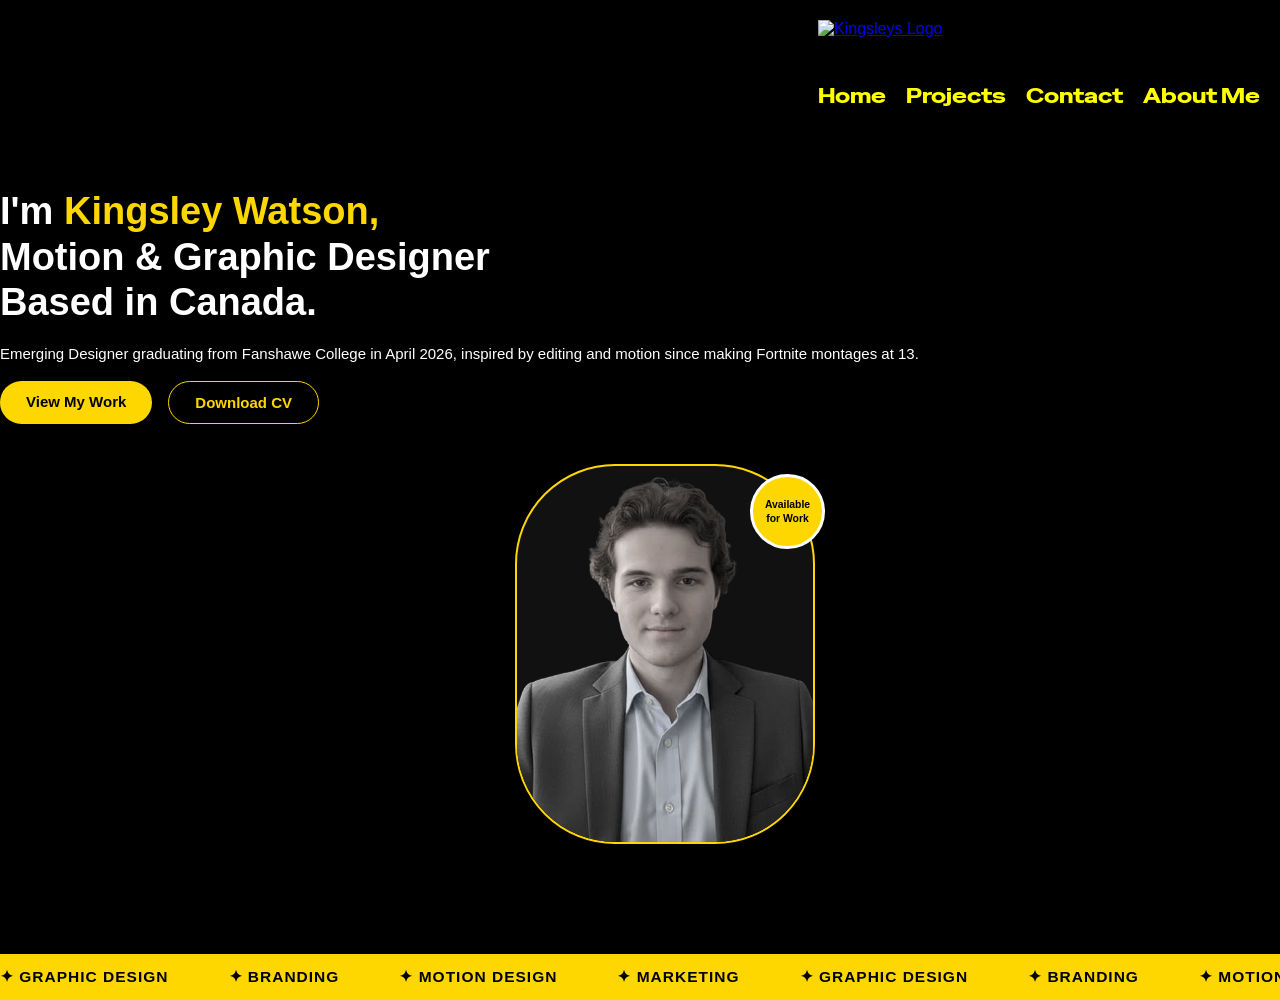
==== about-me.html @ cf345caf "made the first part of the about me page" ====
<!DOCTYPE html>
<html lang="en">
<head>
  <title>About Me</title>
  <meta charset="utf-8">
  <meta name="viewport" content="width=device-width, initial-scale=1">
  <link rel="preconnect" href="https://fonts.googleapis.com">
  <link rel="preconnect" href="https://fonts.gstatic.com" crossorigin>
  <link href="https://fonts.googleapis.com/css2?family=Anton&family=Figtree:ital,wght@0,300..900;1,300..900&family=Special+Gothic+Expanded+One&display=swap" rel="stylesheet">
  <link href="css/main.css" rel="stylesheet">
  <link href="css/grid.css" rel="stylesheet">
</head>
<body>
<header class="full-width-header">
  <div class="grid-con">
    <a href="http://127.0.0.1:5501/index.html" id="header-logo" class="col-start-1 col-end-2 m-col-span-3 l-col-span-3">
      <img src="images/port-logo.png" alt="Kingsleys Logo">
    </a>

    <button class="col-start-4" id="hamburger">&#9776;</button>

    <div id="menu" class="overlay m-col-start-8 m-col-end-13 l-col-start-9 l-col-end-13">
      <button id="close">&times;</button>
      <nav>
        <ul>
          <li><a href="index.html">Home</a></li>
          <li><a href="project.html">Projects</a></li>
          <li><a href="contact.php">Contact</a></li>
          <li><a href="about-me.html">About Me</a></li>
        </ul>
      </nav>
    </div>
  </div>
</header>

  <section class="hero">
    <div class="grid-con hero-inner">
      <div class="hero-left col-span-4 m-col-span-6 l-col-start-2 l-col-end-7">
        
        <h1>
          I'm <span class="highlight">Kingsley Watson,</span><br/>
          Motion & Graphic Designer<br/>
          Based in Canada.
        </h1>
        <p>
        Emerging Designer graduating from Fanshawe College in April 2026, inspired by editing and motion since making Fortnite montages at 13.
        <div class="hero-buttons">
          <a href="#" class="btn-primary">View My Work</a>
          <a href="#" class="btn-secondary">Download CV</a>
        </div>
      </div>

      <div class="hero-right col-span-4 m-col-span-6 l-col-span-6">
        <div class="photo-wrapper">
          <img src="images/pic-of-me-f.png" alt="Your Photo" class="profile-photo"/>
          <div class="badge-circle">Available<br/>for Work</div>
        </div>
      </div>
    </div>
  </section>

  <div class="ticker-bar">
    <div class="ticker-track">
      <span>✦ Graphic Design</span>
      <span>✦ Branding</span>
      <span>✦ Motion Design</span>
      <span>✦ Marketing</span>
      <span>✦ Graphic Design</span>
      <span>✦ Branding</span>
      <span>✦ Motion Design</span>
      <span>✦ Marketing</span>
      <span>✦ Graphic Design</span>
      <span>✦ Branding</span>
      <span>✦ Motion Design</span>
      <span>✦ Marketing</span>
      <span>✦ Graphic Design</span>
      <span>✦ Branding</span>
      <span>✦ Motion Design</span>
      <span>✦ Marketing</span>
      <span>✦ Graphic Design</span>
      <span>✦ Branding</span>
      <span>✦ Motion Design</span>
      <span>✦ Marketing</span>
      <span>✦ Graphic Design</span>
      <span>✦ Branding</span>
      <span>✦ Motion Design</span>
      <span>✦ Marketing</span>
      <span>✦ Graphic Design</span>
      <span>✦ Branding</span>
      <span>✦ Motion Design</span>
      <span>✦ Marketing</span>
    </div>
  </div>
</body>
</html>
---- css/main.css ----
.contact-cta{display:flex;align-items:center;justify-content:flex-start;gap:40px;flex-wrap:wrap;background-color:#111;padding:35px}.contact-text{flex:1 1 400px;max-width:600px}.contact-text h2{font-size:30px;margin:50px 0 10px 0;color:#fff000;font-family:"Special Gothic Expanded One",sans-serif;letter-spacing:1px}.contact-text p{margin:0;font-size:15px;line-height:1.4em;color:#fff;font-family:"Figtree",sans-serif}.contact-circle{width:120px;height:120px;background:#fff000;border-radius:50%;display:flex;align-items:center;justify-content:center;font-size:2rem;font-weight:bold;cursor:pointer;transition:.3s ease;box-shadow:0 8px 25px rgba(0,0,0,.25);margin-right:20px}.contact-circle:hover{transform:translateY(-4px);box-shadow:0 12px 30px rgba(0,0,0,.3)}.contact-img{width:200px;height:auto}.flex-container{display:flex;justify-content:space-between;align-items:center;gap:20px}html{background-color:#fff}.full-width-header{background-color:#000;color:#fff;margin:0}.grid-con{display:grid}#header-logo img{height:70px;width:auto;margin-right:0;padding-left:0}.no-scroll{overflow:hidden;height:100vh}ul,li{margin:0;padding:0}header{padding-top:20px;padding-bottom:20px;background:#000;display:flex;justify-content:flex-end;margin:0}#hamburger,#close{font-size:32px;background:none;border:none;color:#ff0;cursor:pointer;margin-top:5px}.overlay{display:none;position:fixed;top:0;left:0;width:100%;height:100%;background-color:rgba(0,0,0,.9);color:#fff;justify-content:center;align-items:center;z-index:10000}.overlay.open{display:flex}#close{position:absolute;top:20px;left:20px}#menu ul{list-style-type:none;text-align:center}#menu li{margin:20px 0}#menu a{color:#fff;font-size:32px;text-decoration:none;font-family:"Figtree",sans-serif}#menu a:hover{color:#ff0}@media screen and (min-width: 768px){.no-scroll{overflow:auto;height:auto}#hamburger,#close{display:none}.overlay{display:block;position:static;width:auto;height:auto;background-color:rgba(0,0,0,0);color:#fff;overflow:hidden}#menu ul{display:flex;margin-top:45px}#menu ul li{display:inline;margin:0 20px 0 0}#menu ul li a{color:#ff0;text-decoration:none;transition:color .3s ease;font-family:"Special Gothic Expanded One",sans-serif;font-size:20px}#menu ul li a:hover{color:#fff}#menu a:hover{color:#fff}#header-logo img{height:100px;width:auto;margin-right:0;padding-left:0}}html{background-color:#000}body{background-color:#000}.hero{display:grid;background-color:#000;padding-bottom:50px}.grid-con{display:grid}#hero-img{width:90%;height:auto;margin:30px auto 0;border:4px solid #ff0;border-radius:100%;box-shadow:0 0 15px 1px #ff0;display:block}#text-col h1{color:#fff000;padding-left:20px;font-size:29px;font-family:"Special Gothic Expanded One",sans-serif;letter-spacing:1px;margin-top:60px}.p-topic{color:#fff000;padding-left:20px;padding-right:20px;font-size:18px;font-family:"Figtree",sans-serif}.p-desc{color:#fff;padding-left:20px;padding-right:20px;font-family:"Figtree",sans-serif}#m-text-col h1{color:#ff0;padding-left:20px;font-size:29px}#m-text-col p{color:#fff;padding-left:20px;padding-right:20px;font-family:"Figtree",sans-serif}.btn{display:inline-block;padding:12px 24px;color:#000;font-size:1rem;font-weight:bold;text-decoration:none;border:2px solid #fff000;border-radius:8px;cursor:pointer;transition:all .3s ease;margin-left:20px;background:linear-gradient(90deg, #fff000, #ffae00);box-shadow:0 0 15px #fff000;font-family:"Figtree",sans-serif}.btn:hover{background-color:#000;color:#000;transform:scale(1.05)}@media(min-width: 768px){.hero{align-items:center}#text-col{display:flex;flex-direction:column;justify-content:center}#text-col h1,.p-topic,.p-desc{padding-left:0;padding-right:0;text-align:left}#text-col h1{font-size:25px}.p-topic,.p-desc{padding-left:0;padding-right:0;text-align:left;font-size:15px}.btn{margin-left:0;align-self:flex-start;width:auto}}@media(min-width: 1024px){.hero{align-items:center}#text-col{display:flex;flex-direction:column;justify-content:center}#text-col h1,.p-topic,.p-desc{padding-left:0;padding-right:0;text-align:left;margin-left:20px}#text-col h1{font-size:31px}.p-topic,.p-desc{padding-left:0;padding-right:0;text-align:left;font-size:20px}.btn{margin-left:0;align-self:flex-start;width:auto;margin-left:20px}#hero-img{width:90%;height:auto;margin:30px auto 0;border:4px solid #ff0;border-radius:100%;box-shadow:0 0 15px 1px #ff0;display:block;max-width:500px}}.box{background:#111;padding:20px;border-radius:16px;text-align:center;border:2px solid #fff000}.box-title{color:#fff000;font-size:22px;margin-bottom:10px}.box-sub{color:#fff;font-size:15px;margin-bottom:15px}.box-img{width:300px;height:auto;margin:0 auto;display:block;border-radius:20px}@media(max-width: 768px){.box{background:#111;padding-left:20px;padding-right:20px;padding-bottom:20px;padding-top:0;border-radius:16px;text-align:center;border:2px solid #fff000;margin-left:20px;margin-right:20px;margin-bottom:22px}.box-img{width:300px;height:auto;margin:0 auto;display:block;border-radius:20px}}.video-container{display:flex;justify-content:center;align-items:center;width:100%;background-color:#000;padding-bottom:30px}#hero-video{width:100%;height:auto;display:block}.section-line{border:0;height:2px;background:#fff000;width:auto}.demo-reel{color:#fff000;background-color:#000;padding-left:45px;padding-right:55px;margin-bottom:35px}.grid-con{display:grid}.featured-work{padding:60px 20px;background:#000;color:#fff;text-align:center;display:flex;justify-content:center;align-items:center}.section-title{font-size:2rem;margin-bottom:40px;color:#fff000}.work-box{background:#111;border-radius:16px;overflow:hidden;cursor:pointer;position:relative;transition:transform .3s ease,box-shadow .3s ease;margin:0 auto 25px auto;width:90%;padding-bottom:5px;margin-bottom:25px}.work-box:hover{transform:translateY(-6px);box-shadow:0 12px 30px rgba(255,221,0,.3)}.work-img{width:70%;height:auto;display:block;border-radius:16px;margin:0 auto;padding-top:5px}.work-title{margin:15px 0 10px 0;font-size:1.2rem;color:#fff000;font-family:"Special Gothic Expanded One",sans-serif;letter-spacing:1px}.work-desc{max-height:0;opacity:0;overflow:hidden;transition:max-height .4s ease,opacity .4s ease;padding:0 15px;color:#fff;font-size:.95rem;line-height:1.4;text-align:center}.work-box.active .work-desc{max-height:200px;opacity:1;margin-top:10px}.btn-featured{display:block;padding:20px;margin-top:20px;background:#111;color:#fff000;font-weight:bold;font-size:1rem;border-radius:10px;text-decoration:none;transition:transform .3s ease,box-shadow .3s ease;font-family:"Special Gothic Expanded One",sans-serif;letter-spacing:1px;margin-left:20px;margin-right:20px}.btn-featured:hover{transform:translateY(-3px);box-shadow:0 8px 20px rgba(255,221,0,.4)}.service-box{background:#111;padding:10px;border:2px solid #fff000;border-radius:16px;text-align:center;color:#fff;transition:.3s ease;margin-bottom:15px}.service-box:hover{transform:translateY(-6px);box-shadow:0 10px 25px rgba(0,0,0,.3)}.service-box h3{font-size:15px;margin:0}@media(min-width: 768px){.work-box{background:#111;border-radius:16px;overflow:hidden;cursor:pointer;position:relative;transition:transform .3s ease,box-shadow .3s ease;width:100%;padding-bottom:5px;margin-bottom:25px}.work-img{width:80%;height:auto;display:block;border-radius:16px;margin:0 auto;padding-top:5px}.btn-featured{display:block;padding:20px;margin-top:20px;background:#111;color:#fff000;font-weight:bold;font-size:1rem;border-radius:10px;text-decoration:none;transition:transform .3s ease,box-shadow .3s ease;font-family:"Special Gothic Expanded One",sans-serif;letter-spacing:1px;margin-left:0;margin-right:0}.btn-featured:hover{transform:translateY(-3px);box-shadow:0 8px 20px rgba(255,221,0,.4)}}@media(min-width: 1024px){.work-box{background:#111;border-radius:16px;overflow:hidden;cursor:pointer;position:relative;transition:transform .3s ease,box-shadow .3s ease;width:100%;padding-bottom:5px;margin-bottom:25px}.work-img{width:80%;height:auto;display:block;border-radius:12px;margin:0 auto;padding-top:5px}.btn-featured{display:block;padding:20px;margin-top:20px;background:#111;color:#fff000;font-weight:bold;font-size:1rem;border-radius:10px;text-decoration:none;transition:transform .3s ease,box-shadow .3s ease;font-family:"Special Gothic Expanded One",sans-serif;letter-spacing:1px;margin-left:0;margin-right:0}.btn-featured:hover{transform:translateY(-3px);box-shadow:0 8px 20px rgba(255,221,0,.4)}}.p-work-box-link{display:block;text-decoration:none;color:inherit}.portfolio-box{background:#111;padding:20px;border-radius:18px;text-align:center;color:#fff;margin-top:20px;font-family:"Special Gothic Expanded One",sans-serif;letter-spacing:1px;font-size:10px}.portfolio-box img{width:75px;border-radius:12px}.portfolio-box h3,.portfolio-box p{margin:0;margin-top:5px}.portfolio-box:hover{transform:translateY(-5px);box-shadow:0 0 15px #000;background:#111}.load-more-wrapper{text-align:center;margin-top:30px}#load-more-btn{background:none;border:none;padding:0;margin:0;font-size:15px;color:#fff;cursor:pointer;text-align:left;font-family:"Figtree",sans-serif;margin-bottom:60px}#load-more-btn:hover{color:#fff000;background:none}@media(min-width: 769px){#portfolio-container.grid-con{max-width:850px;margin:0 auto;padding:0 20px}}@media(min-width: 1200px){#portfolio-container.grid-con{max-width:1000px;margin:0 auto;padding:0 20px}}@media(min-width: 769px){#load-more.grid-con{max-width:850px;margin:0 auto;padding:0 20px}}@media(min-width: 1200px){#load-more.grid-con{max-width:1000px;margin:0 auto;padding:0 20px}}.grid-con{display:grid}.footer-container{padding-top:40px}.site-footer{background-color:#000;color:#fff;padding:50px 20px 20px 20px}.site-footer a{color:#fff;text-decoration:none;transition:color .3s ease;font-family:"Figtree",sans-serif}.site-footer a:hover{color:#ff0}.site-footer .footer-container{display:grid;grid-template-columns:repeat(4, 1fr);gap:20px;max-width:1200px;margin:0 auto}.site-footer h3{color:#fff000;margin-bottom:15px;font-family:"Special Gothic Expanded One",sans-serif;letter-spacing:1px}.site-footer h4{color:#ff0;margin-bottom:15px;font-family:"Special Gothic Expanded One",sans-serif;letter-spacing:1px}.site-footer p{font-family:"Figtree",sans-serif;font-size:16px;line-height:1.5}.site-footer ul{list-style:none;padding:0;margin:0}.site-footer ul li{margin-bottom:10px}.social-icons{display:flex;gap:15px}.social-icons img{width:30px;height:30px}.footer-bottom{text-align:center;margin-top:40px;font-size:14px;color:#fff}@media screen and (max-width: 767px){.site-footer .footer-container{grid-template-columns:1fr;text-align:center}.social-icons{justify-content:center}}@media screen and (min-width: 768px)and (max-width: 1199px){.site-footer .footer-container{grid-template-columns:repeat(3, 1fr);text-align:left}}.seven-hero{position:relative}.seven-hero-image{margin-top:40px}.seven-hero-img{width:100%;border-radius:16px;-o-object-fit:cover;object-fit:cover}.seven-overview{background-color:#000}.seven-overview-text{text-align:left}.seven-overview-title{font-size:50px;font-weight:bold;margin-bottom:1rem;color:#fff000;font-family:"Special Gothic Expanded One",sans-serif;letter-spacing:1px}.seven-overview-subtitle{font-size:15px;font-weight:bold;margin-bottom:5px;color:#fff;font-family:"Special Gothic Expanded One",sans-serif;letter-spacing:1px}.seven-overview-desc{font-size:15px;line-height:1.6;color:#fff;font-family:"Figtree",sans-serif}.seven-overview-tags{display:flex;gap:1rem;flex-wrap:wrap;margin-bottom:20px;margin-top:20px;font-family:"Figtree",sans-serif}.seven-overview-tag{background-color:#fff000;color:#111;padding:6px 12px;border-radius:8px;font-size:.85rem;font-weight:bold}.seven-goal{background-color:#111}.seven-goal-text{text-align:left}.seven-goal-title{font-size:25px;font-weight:bold;margin-bottom:10px;font-family:"Special Gothic Expanded One",sans-serif;letter-spacing:1px;color:#fff000}.seven-goal-list{font-size:15px;line-height:1.5;color:#fff;padding-left:15px;font-family:"Figtree",sans-serif}.seven-goal-list li{margin-bottom:1rem}.seven-process{background-color:#111}.seven-process-text{text-align:left}.seven-process-title{font-size:25px;font-weight:bold;margin-bottom:10px;color:#fff000;font-family:"Special Gothic Expanded One",sans-serif;letter-spacing:1px}.seven-process-desc{font-size:15px;line-height:1.5;color:#fff;font-family:"Figtree",sans-serif}.seven-problem{background-color:#111}.seven-problem-text{text-align:left}.seven-problem-title{font-size:25px;font-weight:bold;margin-bottom:10px;color:#fff000;font-family:"Special Gothic Expanded One",sans-serif;letter-spacing:1px}.seven-problem-desc{font-size:15px;line-height:1.5;color:#fff;font-family:"Figtree",sans-serif}.seven-deepdive{display:grid;gap:20px;margin-top:60px;margin-bottom:60px;padding-top:35px}.seven-deepdive-wrapper{text-align:center}.seven-deepdive-img{width:100%;border-radius:16px;-o-object-fit:cover;object-fit:cover}@media(max-width: 768px){.seven-deepdive-wrapper{grid-column:span 4 !important;margin:0 auto}}@media(min-width: 769px){.seven-deepdive-wrapper{margin:0 auto}}.seven-video{display:flex;justify-content:center;align-items:center;width:100%;background-color:#000;padding-top:30px}.seven-video-wrapper{width:100%;max-width:1200px;margin:0 auto;display:flex;justify-content:center;align-items:center}.seven-video-element{width:100%;height:auto;display:block;border-radius:12px;box-shadow:0 8px 20px rgba(0,0,0,.5)}.seven-result{background-color:#000}.seven-result-text{text-align:left}.seven-result-title{font-size:25px;font-weight:bold;margin-bottom:10px;color:#fff000;font-family:"Special Gothic Expanded One",sans-serif;letter-spacing:1px}.seven-result-desc{font-size:15px;line-height:1.5;color:#fff;font-family:"Figtree",sans-serif}.contact-page{display:grid;gap:20px;padding:40px 20px;justify-items:center;align-items:center;text-align:center}.contact-text h2{font-size:2rem;margin-bottom:10px;color:#fff000;margin-top:0}.contact-text p{font-size:1.1rem;color:#fff;margin-bottom:20px}.contact-form{width:100%;max-width:800px;display:flex;flex-direction:column;gap:15px;border-radius:12px;color:#fff;margin-bottom:50px}.contact-form input,.contact-form textarea{width:100%;padding:15px;border-radius:8px;border:2px solid #fff000;background:#333;color:#fff}.contact-form input::-moz-placeholder, .contact-form textarea::-moz-placeholder{color:#ccc;font-family:"Figtree",sans-serif}.contact-form input::placeholder,.contact-form textarea::placeholder{color:#ccc;font-family:"Figtree",sans-serif}.form-button-wrapper{display:flex;justify-content:flex-end}.contact-form button{padding:12px 25px;border:none;border-radius:8px;cursor:pointer;background:linear-gradient(90deg, #fff000, #ff7f00);color:#111;font-weight:bold;transition:transform .2s,box-shadow .2s;margin-left:275px}.contact-form button:hover{transform:translateY(-2px);box-shadow:20px #fff000}@media(min-width: 769px){.contact-form button{padding:12px 25px;border:none;border-radius:8px;cursor:pointer;background:linear-gradient(90deg, #fff000, #ff7f00);color:#111;font-weight:bold;transition:transform .2s,box-shadow .2s;margin-left:600px}.contact-text h2{font-size:2rem;margin-bottom:10px;color:#fff000;margin-top:50px}.contact-form{width:100%;max-width:800px;display:flex;flex-direction:column;gap:15px;border-radius:12px;color:#fff;margin-bottom:0px}}.p-contact-page{display:grid;gap:20px;padding:40px 20px;justify-items:center;align-items:center;text-align:center}.p-contact-text h2{font-size:2rem;margin-bottom:0;color:#fff000;margin-top:0;font-family:"Special Gothic Expanded One",sans-serif;letter-spacing:1px}.p-contact-text p{font-size:15px;color:#fff;margin-bottom:20px;font-family:"Figtree",sans-serif}@media(min-width: 769px){.p-contact-text h2{font-size:40px;margin-bottom:10px;color:#fff000;margin-top:50px}.p-contact-text p{font-size:20px;color:#fff;margin-bottom:20px;font-family:"Figtree",sans-serif}}.grid-con{display:grid}.p-featured-work{background:#000;color:#fff;text-align:center;display:flex;justify-content:center;align-items:center}.p-section-title{font-size:2rem;margin-bottom:40px;color:#fff000}.p-work-box{background:#111;border-radius:16px;overflow:hidden;cursor:pointer;position:relative;transition:transform .3s ease,box-shadow .3s ease;margin:0 auto 25px auto;width:90%;padding-bottom:5px;margin-bottom:25px}.p-work-box:hover{transform:translateY(-6px);box-shadow:0 12px 30px rgba(255,221,0,.3)}.p-work-img{width:70%;height:auto;display:block;border-radius:16px;margin:0 auto;padding-top:5px}.p-work-title{margin:15px 0 10px 0;font-size:1.2rem;color:#fff000;font-family:"Special Gothic Expanded One",sans-serif;letter-spacing:1px}.p-work-desc{max-height:0;opacity:0;overflow:hidden;transition:max-height .4s ease,opacity .4s ease;padding:0 15px;color:#fff;font-size:.95rem;line-height:1.4;text-align:center}.p-work-box.active .work-desc{max-height:200px;opacity:1;margin-top:10px}.p-btn-featured{display:block;padding:20px;margin-top:20px;background:#111;color:#fff000;font-weight:bold;font-size:1rem;border-radius:10px;text-decoration:none;transition:transform .3s ease,box-shadow .3s ease;font-family:"Special Gothic Expanded One",sans-serif;letter-spacing:1px;margin-left:20px;margin-right:20px}.p-btn-featured:hover{transform:translateY(-3px);box-shadow:0 8px 20px rgba(255,221,0,.4)}.p-service-box{background:#111;padding:10px;border:2px solid #fff000;border-radius:16px;text-align:center;color:#fff;transition:.3s ease;margin-bottom:15px}.p-service-box:hover{transform:translateY(-6px);box-shadow:0 10px 25px rgba(0,0,0,.3)}.p-service-box h3{font-size:15px;margin:0}@media(min-width: 768px){.p-work-box{background:#111;border-radius:16px;overflow:hidden;cursor:pointer;position:relative;transition:transform .3s ease,box-shadow .3s ease;width:100%;padding-bottom:5px;margin-bottom:25px}.p-work-img{width:80%;height:auto;display:block;border-radius:16px;margin:0 auto;padding-top:5px}.p-btn-featured{display:block;padding:20px;margin-top:20px;background:#111;color:#fff000;font-weight:bold;font-size:1rem;border-radius:10px;text-decoration:none;transition:transform .3s ease,box-shadow .3s ease;font-family:"Special Gothic Expanded One",sans-serif;letter-spacing:1px;margin-left:0;margin-right:0}.p-btn-featured:hover{transform:translateY(-3px);box-shadow:0 8px 20px rgba(255,221,0,.4)}}@media(min-width: 1024px){.p-work-box{background:#111;border-radius:16px;overflow:hidden;cursor:pointer;position:relative;transition:transform .3s ease,box-shadow .3s ease;width:100%;padding-bottom:5px;margin-bottom:25px}.p-work-img{width:80%;height:auto;display:block;border-radius:16px;margin:0 auto;padding-top:5px}.p-btn-featured{display:block;padding:20px;margin-top:20px;background:#111;color:#fff000;font-weight:bold;font-size:1rem;border-radius:10px;text-decoration:none;transition:transform .3s ease,box-shadow .3s ease;font-family:"Special Gothic Expanded One",sans-serif;letter-spacing:1px;margin-left:0;margin-right:0}.p-btn-featured:hover{transform:translateY(-3px);box-shadow:0 8px 20px rgba(255,221,0,.4)}}.p-work-img{width:80%;height:auto;display:block;border-radius:16px;margin:0 auto;padding-top:5px}*{margin:0;padding:0;box-sizing:border-box}body{background-color:#000;color:#fff;font-family:"Segoe UI",sans-serif;min-height:100vh;display:flex;flex-direction:column}.grid-con{display:grid}.hero{flex:1}.hero-inner{align-items:center;row-gap:40px;padding-top:60px;padding-bottom:60px}.hero-left{display:flex;flex-direction:column;gap:15px}.greeting-badge{display:inline-block;border:1px solid gold;color:gold;font-size:14px;padding:6px 16px;border-radius:4px;width:-moz-fit-content;width:fit-content;letter-spacing:1px}.hero-left h1{font-size:38px;font-weight:800;line-height:1.2;color:#fff}.highlight{color:gold}.hero-left p{color:#fff;font-size:15px;line-height:1.7}.hero-buttons{display:flex;flex-wrap:wrap;gap:16px}.btn-primary{background-color:gold;color:#000;padding:12px 26px;border-radius:25px;font-weight:700;font-size:15px;text-decoration:none;transition:background .2s}.btn-primary:hover{background-color:#e6c200}.btn-secondary{border:1px solid gold;color:gold;padding:12px 26px;border-radius:25px;font-weight:600;font-size:15px;text-decoration:none;transition:background .2s,color .2s}.btn-secondary:hover{background-color:gold;color:#000}.hero-right{display:flex;justify-content:center;align-items:flex-end}.photo-wrapper{position:relative;width:300px;height:380px;margin-left:50px}.profile-photo{width:100%;height:100%;-o-object-fit:cover;object-fit:cover;border-radius:100px;border:2px solid gold;background-color:#111;display:block}.tag{position:absolute;background-color:#111;border:1px solid #333;color:#fff;padding:8px 16px;border-radius:20px;font-size:.8rem;font-weight:600;white-space:nowrap}.tag-designer{bottom:60px;left:-30px;border-left:3px solid gold}.tag-ux{top:80px;right:-20px;border-left:3px solid gold}.badge-circle{position:absolute;top:10px;right:-10px;width:75px;height:75px;border-radius:50%;background-color:gold;color:#000;font-size:.65rem;font-weight:700;display:flex;align-items:center;justify-content:center;text-align:center;line-height:1.3;border:3px solid #fff}.ticker-bar{background-color:gold;overflow:hidden;padding:14px 0;white-space:nowrap}.ticker-track{display:inline-flex;gap:60px;animation:ticker 60s linear infinite}.ticker-track span{color:#000;font-weight:700;font-size:15.5px;text-transform:uppercase;letter-spacing:1px}@keyframes ticker{0%{transform:translateX(0)}100%{transform:translateX(-50%)}}/*# sourceMappingURL=main.css.map */
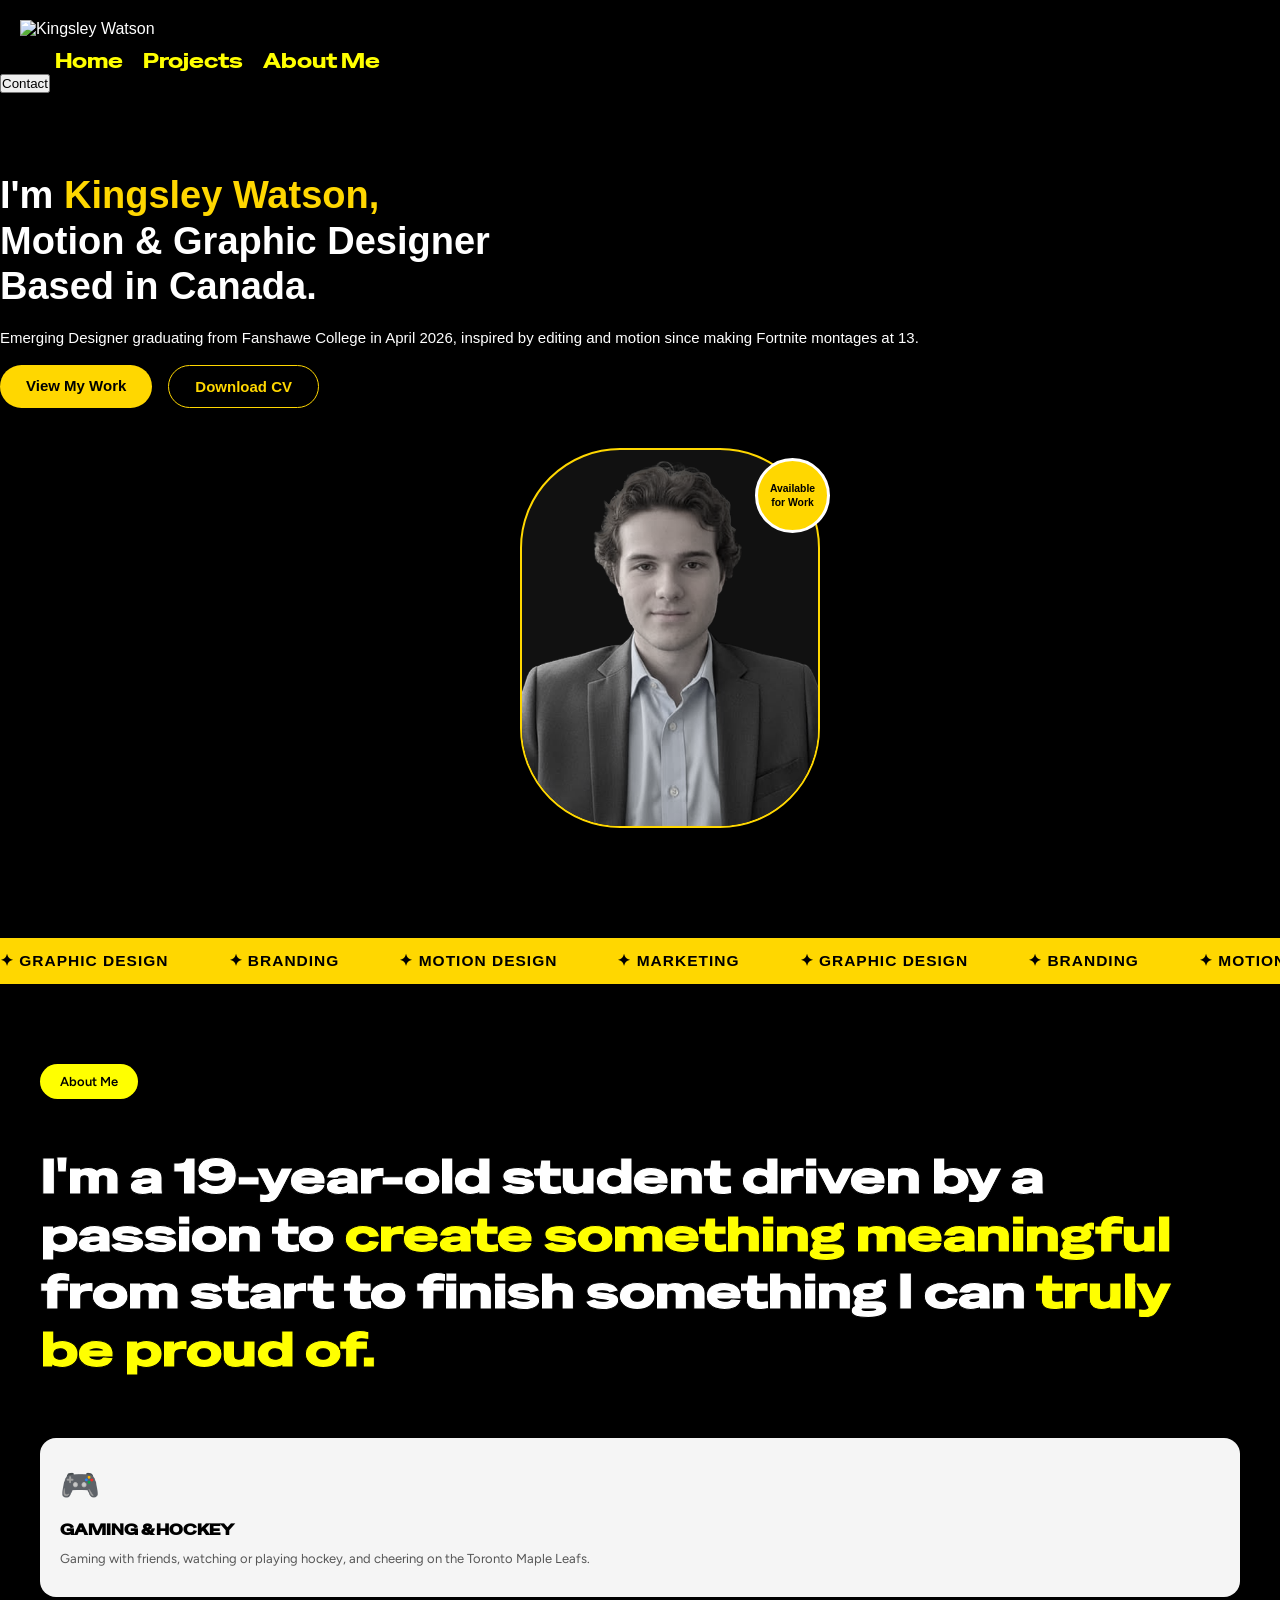
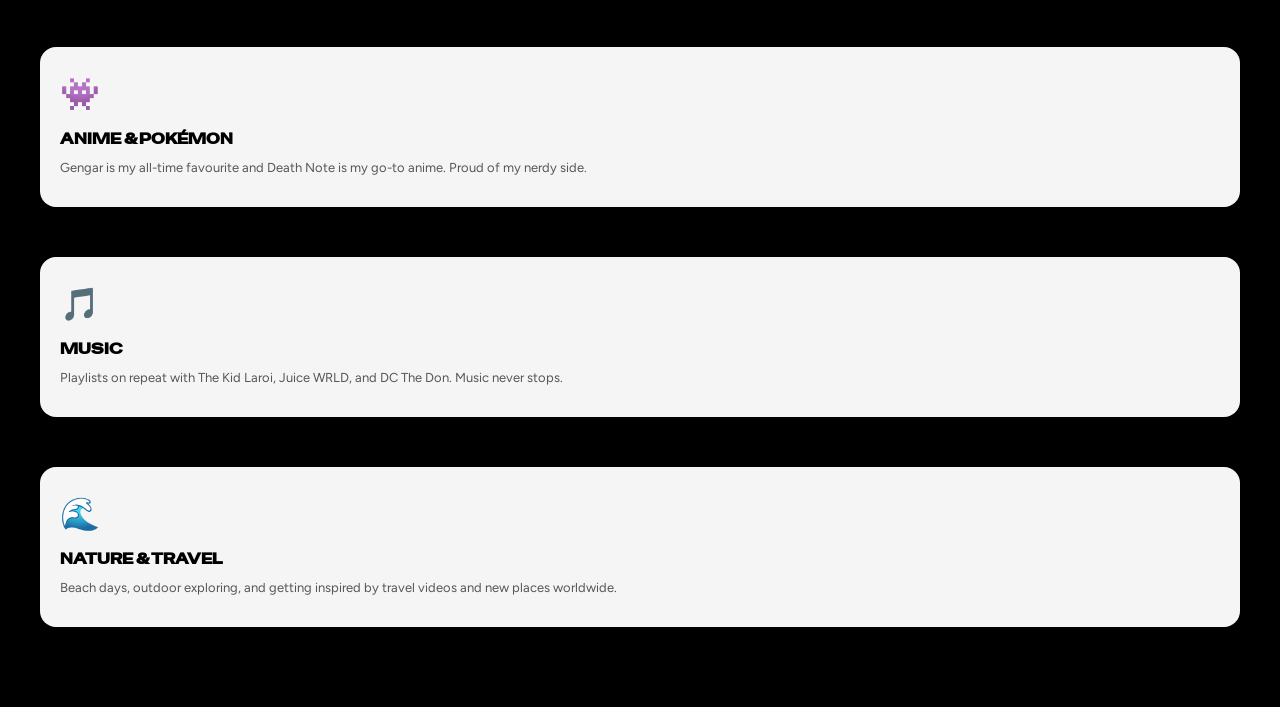
==== commit 050079f4: "about-me page updated" ====
--- a/about-me.html
+++ b/about-me.html
@@ -11,27 +11,34 @@
   <link href="css/grid.css" rel="stylesheet">
 </head>
 <body>
-<header class="full-width-header">
-  <div class="grid-con">
-    <a href="http://127.0.0.1:5501/index.html" id="header-logo" class="col-start-1 col-end-2 m-col-span-3 l-col-span-3">
-      <img src="images/port-logo.png" alt="Kingsleys Logo">
-    </a>
 
-    <button class="col-start-4" id="hamburger">&#9776;</button>
+<div class="full-width-header">
+  <header class="grid-con">
 
-    <div id="menu" class="overlay m-col-start-8 m-col-end-13 l-col-start-9 l-col-end-13">
-      <button id="close">&times;</button>
-      <nav>
+    <div id="header-logo" class="col-span-2 m-col-start-1 m-col-end-5 l-col-start-1 l-col-end-5">
+      <img src="images/port-logo.png" alt="Kingsley Watson"/>
+    </div>
+
+    <button id="hamburger" class="col-span-2">&#9776;</button>
+
+    <div class="overlay m-col-start-5 m-col-end-10 l-col-start-5 l-col-end-10" id="overlay">
+      <button id="close">&#10005;</button>
+      <nav id="menu">
         <ul>
-          <li><a href="index.html">Home</a></li>
-          <li><a href="project.html">Projects</a></li>
-          <li><a href="contact.php">Contact</a></li>
-          <li><a href="about-me.html">About Me</a></li>
+          <li><a href="#">Home</a></li>
+          <li><a href="#">Projects</a></li>
+          <li><a href="#">About Me</a></li>
         </ul>
       </nav>
     </div>
-  </div>
-</header>
+
+    <div class="nav-cta m-col-span-2 l-col-start-11 l-col-end-12 ">
+      <button class="btn-cta">Contact</button>
+    </div>
+
+  </header>
+</div>
+
 
   <section class="hero">
     <div class="grid-con hero-inner">
@@ -91,5 +98,52 @@
       <span>✦ Marketing</span>
     </div>
   </div>
+
+  <!-- ABOUT ME SECTION HTML -->
+<section class="about-section">
+  <div class="about-inner grid-con">
+
+    <!-- Top row -->
+    <div class="about-top col-span-4 m-col-span-12 l-col-span-12">
+      <span class="about-pill">About Me</span>
+    </div>
+
+    <!-- Heading + Intro -->
+    <div class="about-heading-wrap col-span-4 m-col-span-12 l-col-span-12">
+      <h2 class="about-heading">
+        I'm a 19-year-old student driven by a passion to
+        <span class="about-highlight">create something meaningful</span>
+        from start to finish something I can
+        <span class="about-highlight">truly be proud of.</span>
+      </h2>
+    </div>
+
+    <!-- Cards -->
+    <div class="about-card col-span-2 m-col-span-3 l-col-span-3">
+      <div class="card-icon">🎮</div>
+      <h3 class="card-title">Gaming & Hockey</h3>
+      <p class="card-text">Gaming with friends, watching or playing hockey, and cheering on the Toronto Maple Leafs.</p>
+    </div>
+
+    <div class="about-card col-span-2 m-col-span-3 l-col-span-3">
+      <div class="card-icon">👾</div>
+      <h3 class="card-title">Anime & Pokémon</h3>
+      <p class="card-text">Gengar is my all-time favourite and Death Note is my go-to anime. Proud of my nerdy side.</p>
+    </div>
+
+    <div class="about-card col-span-2 m-col-span-3 l-col-span-3">
+      <div class="card-icon">🎵</div>
+      <h3 class="card-title">Music</h3>
+      <p class="card-text">Playlists on repeat with The Kid Laroi, Juice WRLD, and DC The Don. Music never stops.</p>
+    </div>
+
+    <div class="about-card col-span-2 m-col-span-3 l-col-span-3">
+      <div class="card-icon">🌊</div>
+      <h3 class="card-title">Nature & Travel</h3>
+      <p class="card-text">Beach days, outdoor exploring, and getting inspired by travel videos and new places worldwide.</p>
+    </div>
+
+  </div>
+</section>
 </body>
 </html>
--- a/css/main.css
+++ b/css/main.css
@@ -1 +1 @@
-.contact-cta{display:flex;align-items:center;justify-content:flex-start;gap:40px;flex-wrap:wrap;background-color:#111;padding:35px}.contact-text{flex:1 1 400px;max-width:600px}.contact-text h2{font-size:30px;margin:50px 0 10px 0;color:#fff000;font-family:"Special Gothic Expanded One",sans-serif;letter-spacing:1px}.contact-text p{margin:0;font-size:15px;line-height:1.4em;color:#fff;font-family:"Figtree",sans-serif}.contact-circle{width:120px;height:120px;background:#fff000;border-radius:50%;display:flex;align-items:center;justify-content:center;font-size:2rem;font-weight:bold;cursor:pointer;transition:.3s ease;box-shadow:0 8px 25px rgba(0,0,0,.25);margin-right:20px}.contact-circle:hover{transform:translateY(-4px);box-shadow:0 12px 30px rgba(0,0,0,.3)}.contact-img{width:200px;height:auto}.flex-container{display:flex;justify-content:space-between;align-items:center;gap:20px}html{background-color:#fff}.full-width-header{background-color:#000;color:#fff;margin:0}.grid-con{display:grid}#header-logo img{height:70px;width:auto;margin-right:0;padding-left:0}.no-scroll{overflow:hidden;height:100vh}ul,li{margin:0;padding:0}header{padding-top:20px;padding-bottom:20px;background:#000;display:flex;justify-content:flex-end;margin:0}#hamburger,#close{font-size:32px;background:none;border:none;color:#ff0;cursor:pointer;margin-top:5px}.overlay{display:none;position:fixed;top:0;left:0;width:100%;height:100%;background-color:rgba(0,0,0,.9);color:#fff;justify-content:center;align-items:center;z-index:10000}.overlay.open{display:flex}#close{position:absolute;top:20px;left:20px}#menu ul{list-style-type:none;text-align:center}#menu li{margin:20px 0}#menu a{color:#fff;font-size:32px;text-decoration:none;font-family:"Figtree",sans-serif}#menu a:hover{color:#ff0}@media screen and (min-width: 768px){.no-scroll{overflow:auto;height:auto}#hamburger,#close{display:none}.overlay{display:block;position:static;width:auto;height:auto;background-color:rgba(0,0,0,0);color:#fff;overflow:hidden}#menu ul{display:flex;margin-top:45px}#menu ul li{display:inline;margin:0 20px 0 0}#menu ul li a{color:#ff0;text-decoration:none;transition:color .3s ease;font-family:"Special Gothic Expanded One",sans-serif;font-size:20px}#menu ul li a:hover{color:#fff}#menu a:hover{color:#fff}#header-logo img{height:100px;width:auto;margin-right:0;padding-left:0}}html{background-color:#000}body{background-color:#000}.hero{display:grid;background-color:#000;padding-bottom:50px}.grid-con{display:grid}#hero-img{width:90%;height:auto;margin:30px auto 0;border:4px solid #ff0;border-radius:100%;box-shadow:0 0 15px 1px #ff0;display:block}#text-col h1{color:#fff000;padding-left:20px;font-size:29px;font-family:"Special Gothic Expanded One",sans-serif;letter-spacing:1px;margin-top:60px}.p-topic{color:#fff000;padding-left:20px;padding-right:20px;font-size:18px;font-family:"Figtree",sans-serif}.p-desc{color:#fff;padding-left:20px;padding-right:20px;font-family:"Figtree",sans-serif}#m-text-col h1{color:#ff0;padding-left:20px;font-size:29px}#m-text-col p{color:#fff;padding-left:20px;padding-right:20px;font-family:"Figtree",sans-serif}.btn{display:inline-block;padding:12px 24px;color:#000;font-size:1rem;font-weight:bold;text-decoration:none;border:2px solid #fff000;border-radius:8px;cursor:pointer;transition:all .3s ease;margin-left:20px;background:linear-gradient(90deg, #fff000, #ffae00);box-shadow:0 0 15px #fff000;font-family:"Figtree",sans-serif}.btn:hover{background-color:#000;color:#000;transform:scale(1.05)}@media(min-width: 768px){.hero{align-items:center}#text-col{display:flex;flex-direction:column;justify-content:center}#text-col h1,.p-topic,.p-desc{padding-left:0;padding-right:0;text-align:left}#text-col h1{font-size:25px}.p-topic,.p-desc{padding-left:0;padding-right:0;text-align:left;font-size:15px}.btn{margin-left:0;align-self:flex-start;width:auto}}@media(min-width: 1024px){.hero{align-items:center}#text-col{display:flex;flex-direction:column;justify-content:center}#text-col h1,.p-topic,.p-desc{padding-left:0;padding-right:0;text-align:left;margin-left:20px}#text-col h1{font-size:31px}.p-topic,.p-desc{padding-left:0;padding-right:0;text-align:left;font-size:20px}.btn{margin-left:0;align-self:flex-start;width:auto;margin-left:20px}#hero-img{width:90%;height:auto;margin:30px auto 0;border:4px solid #ff0;border-radius:100%;box-shadow:0 0 15px 1px #ff0;display:block;max-width:500px}}.box{background:#111;padding:20px;border-radius:16px;text-align:center;border:2px solid #fff000}.box-title{color:#fff000;font-size:22px;margin-bottom:10px}.box-sub{color:#fff;font-size:15px;margin-bottom:15px}.box-img{width:300px;height:auto;margin:0 auto;display:block;border-radius:20px}@media(max-width: 768px){.box{background:#111;padding-left:20px;padding-right:20px;padding-bottom:20px;padding-top:0;border-radius:16px;text-align:center;border:2px solid #fff000;margin-left:20px;margin-right:20px;margin-bottom:22px}.box-img{width:300px;height:auto;margin:0 auto;display:block;border-radius:20px}}.video-container{display:flex;justify-content:center;align-items:center;width:100%;background-color:#000;padding-bottom:30px}#hero-video{width:100%;height:auto;display:block}.section-line{border:0;height:2px;background:#fff000;width:auto}.demo-reel{color:#fff000;background-color:#000;padding-left:45px;padding-right:55px;margin-bottom:35px}.grid-con{display:grid}.featured-work{padding:60px 20px;background:#000;color:#fff;text-align:center;display:flex;justify-content:center;align-items:center}.section-title{font-size:2rem;margin-bottom:40px;color:#fff000}.work-box{background:#111;border-radius:16px;overflow:hidden;cursor:pointer;position:relative;transition:transform .3s ease,box-shadow .3s ease;margin:0 auto 25px auto;width:90%;padding-bottom:5px;margin-bottom:25px}.work-box:hover{transform:translateY(-6px);box-shadow:0 12px 30px rgba(255,221,0,.3)}.work-img{width:70%;height:auto;display:block;border-radius:16px;margin:0 auto;padding-top:5px}.work-title{margin:15px 0 10px 0;font-size:1.2rem;color:#fff000;font-family:"Special Gothic Expanded One",sans-serif;letter-spacing:1px}.work-desc{max-height:0;opacity:0;overflow:hidden;transition:max-height .4s ease,opacity .4s ease;padding:0 15px;color:#fff;font-size:.95rem;line-height:1.4;text-align:center}.work-box.active .work-desc{max-height:200px;opacity:1;margin-top:10px}.btn-featured{display:block;padding:20px;margin-top:20px;background:#111;color:#fff000;font-weight:bold;font-size:1rem;border-radius:10px;text-decoration:none;transition:transform .3s ease,box-shadow .3s ease;font-family:"Special Gothic Expanded One",sans-serif;letter-spacing:1px;margin-left:20px;margin-right:20px}.btn-featured:hover{transform:translateY(-3px);box-shadow:0 8px 20px rgba(255,221,0,.4)}.service-box{background:#111;padding:10px;border:2px solid #fff000;border-radius:16px;text-align:center;color:#fff;transition:.3s ease;margin-bottom:15px}.service-box:hover{transform:translateY(-6px);box-shadow:0 10px 25px rgba(0,0,0,.3)}.service-box h3{font-size:15px;margin:0}@media(min-width: 768px){.work-box{background:#111;border-radius:16px;overflow:hidden;cursor:pointer;position:relative;transition:transform .3s ease,box-shadow .3s ease;width:100%;padding-bottom:5px;margin-bottom:25px}.work-img{width:80%;height:auto;display:block;border-radius:16px;margin:0 auto;padding-top:5px}.btn-featured{display:block;padding:20px;margin-top:20px;background:#111;color:#fff000;font-weight:bold;font-size:1rem;border-radius:10px;text-decoration:none;transition:transform .3s ease,box-shadow .3s ease;font-family:"Special Gothic Expanded One",sans-serif;letter-spacing:1px;margin-left:0;margin-right:0}.btn-featured:hover{transform:translateY(-3px);box-shadow:0 8px 20px rgba(255,221,0,.4)}}@media(min-width: 1024px){.work-box{background:#111;border-radius:16px;overflow:hidden;cursor:pointer;position:relative;transition:transform .3s ease,box-shadow .3s ease;width:100%;padding-bottom:5px;margin-bottom:25px}.work-img{width:80%;height:auto;display:block;border-radius:12px;margin:0 auto;padding-top:5px}.btn-featured{display:block;padding:20px;margin-top:20px;background:#111;color:#fff000;font-weight:bold;font-size:1rem;border-radius:10px;text-decoration:none;transition:transform .3s ease,box-shadow .3s ease;font-family:"Special Gothic Expanded One",sans-serif;letter-spacing:1px;margin-left:0;margin-right:0}.btn-featured:hover{transform:translateY(-3px);box-shadow:0 8px 20px rgba(255,221,0,.4)}}.p-work-box-link{display:block;text-decoration:none;color:inherit}.portfolio-box{background:#111;padding:20px;border-radius:18px;text-align:center;color:#fff;margin-top:20px;font-family:"Special Gothic Expanded One",sans-serif;letter-spacing:1px;font-size:10px}.portfolio-box img{width:75px;border-radius:12px}.portfolio-box h3,.portfolio-box p{margin:0;margin-top:5px}.portfolio-box:hover{transform:translateY(-5px);box-shadow:0 0 15px #000;background:#111}.load-more-wrapper{text-align:center;margin-top:30px}#load-more-btn{background:none;border:none;padding:0;margin:0;font-size:15px;color:#fff;cursor:pointer;text-align:left;font-family:"Figtree",sans-serif;margin-bottom:60px}#load-more-btn:hover{color:#fff000;background:none}@media(min-width: 769px){#portfolio-container.grid-con{max-width:850px;margin:0 auto;padding:0 20px}}@media(min-width: 1200px){#portfolio-container.grid-con{max-width:1000px;margin:0 auto;padding:0 20px}}@media(min-width: 769px){#load-more.grid-con{max-width:850px;margin:0 auto;padding:0 20px}}@media(min-width: 1200px){#load-more.grid-con{max-width:1000px;margin:0 auto;padding:0 20px}}.grid-con{display:grid}.footer-container{padding-top:40px}.site-footer{background-color:#000;color:#fff;padding:50px 20px 20px 20px}.site-footer a{color:#fff;text-decoration:none;transition:color .3s ease;font-family:"Figtree",sans-serif}.site-footer a:hover{color:#ff0}.site-footer .footer-container{display:grid;grid-template-columns:repeat(4, 1fr);gap:20px;max-width:1200px;margin:0 auto}.site-footer h3{color:#fff000;margin-bottom:15px;font-family:"Special Gothic Expanded One",sans-serif;letter-spacing:1px}.site-footer h4{color:#ff0;margin-bottom:15px;font-family:"Special Gothic Expanded One",sans-serif;letter-spacing:1px}.site-footer p{font-family:"Figtree",sans-serif;font-size:16px;line-height:1.5}.site-footer ul{list-style:none;padding:0;margin:0}.site-footer ul li{margin-bottom:10px}.social-icons{display:flex;gap:15px}.social-icons img{width:30px;height:30px}.footer-bottom{text-align:center;margin-top:40px;font-size:14px;color:#fff}@media screen and (max-width: 767px){.site-footer .footer-container{grid-template-columns:1fr;text-align:center}.social-icons{justify-content:center}}@media screen and (min-width: 768px)and (max-width: 1199px){.site-footer .footer-container{grid-template-columns:repeat(3, 1fr);text-align:left}}.seven-hero{position:relative}.seven-hero-image{margin-top:40px}.seven-hero-img{width:100%;border-radius:16px;-o-object-fit:cover;object-fit:cover}.seven-overview{background-color:#000}.seven-overview-text{text-align:left}.seven-overview-title{font-size:50px;font-weight:bold;margin-bottom:1rem;color:#fff000;font-family:"Special Gothic Expanded One",sans-serif;letter-spacing:1px}.seven-overview-subtitle{font-size:15px;font-weight:bold;margin-bottom:5px;color:#fff;font-family:"Special Gothic Expanded One",sans-serif;letter-spacing:1px}.seven-overview-desc{font-size:15px;line-height:1.6;color:#fff;font-family:"Figtree",sans-serif}.seven-overview-tags{display:flex;gap:1rem;flex-wrap:wrap;margin-bottom:20px;margin-top:20px;font-family:"Figtree",sans-serif}.seven-overview-tag{background-color:#fff000;color:#111;padding:6px 12px;border-radius:8px;font-size:.85rem;font-weight:bold}.seven-goal{background-color:#111}.seven-goal-text{text-align:left}.seven-goal-title{font-size:25px;font-weight:bold;margin-bottom:10px;font-family:"Special Gothic Expanded One",sans-serif;letter-spacing:1px;color:#fff000}.seven-goal-list{font-size:15px;line-height:1.5;color:#fff;padding-left:15px;font-family:"Figtree",sans-serif}.seven-goal-list li{margin-bottom:1rem}.seven-process{background-color:#111}.seven-process-text{text-align:left}.seven-process-title{font-size:25px;font-weight:bold;margin-bottom:10px;color:#fff000;font-family:"Special Gothic Expanded One",sans-serif;letter-spacing:1px}.seven-process-desc{font-size:15px;line-height:1.5;color:#fff;font-family:"Figtree",sans-serif}.seven-problem{background-color:#111}.seven-problem-text{text-align:left}.seven-problem-title{font-size:25px;font-weight:bold;margin-bottom:10px;color:#fff000;font-family:"Special Gothic Expanded One",sans-serif;letter-spacing:1px}.seven-problem-desc{font-size:15px;line-height:1.5;color:#fff;font-family:"Figtree",sans-serif}.seven-deepdive{display:grid;gap:20px;margin-top:60px;margin-bottom:60px;padding-top:35px}.seven-deepdive-wrapper{text-align:center}.seven-deepdive-img{width:100%;border-radius:16px;-o-object-fit:cover;object-fit:cover}@media(max-width: 768px){.seven-deepdive-wrapper{grid-column:span 4 !important;margin:0 auto}}@media(min-width: 769px){.seven-deepdive-wrapper{margin:0 auto}}.seven-video{display:flex;justify-content:center;align-items:center;width:100%;background-color:#000;padding-top:30px}.seven-video-wrapper{width:100%;max-width:1200px;margin:0 auto;display:flex;justify-content:center;align-items:center}.seven-video-element{width:100%;height:auto;display:block;border-radius:12px;box-shadow:0 8px 20px rgba(0,0,0,.5)}.seven-result{background-color:#000}.seven-result-text{text-align:left}.seven-result-title{font-size:25px;font-weight:bold;margin-bottom:10px;color:#fff000;font-family:"Special Gothic Expanded One",sans-serif;letter-spacing:1px}.seven-result-desc{font-size:15px;line-height:1.5;color:#fff;font-family:"Figtree",sans-serif}.contact-page{display:grid;gap:20px;padding:40px 20px;justify-items:center;align-items:center;text-align:center}.contact-text h2{font-size:2rem;margin-bottom:10px;color:#fff000;margin-top:0}.contact-text p{font-size:1.1rem;color:#fff;margin-bottom:20px}.contact-form{width:100%;max-width:800px;display:flex;flex-direction:column;gap:15px;border-radius:12px;color:#fff;margin-bottom:50px}.contact-form input,.contact-form textarea{width:100%;padding:15px;border-radius:8px;border:2px solid #fff000;background:#333;color:#fff}.contact-form input::-moz-placeholder, .contact-form textarea::-moz-placeholder{color:#ccc;font-family:"Figtree",sans-serif}.contact-form input::placeholder,.contact-form textarea::placeholder{color:#ccc;font-family:"Figtree",sans-serif}.form-button-wrapper{display:flex;justify-content:flex-end}.contact-form button{padding:12px 25px;border:none;border-radius:8px;cursor:pointer;background:linear-gradient(90deg, #fff000, #ff7f00);color:#111;font-weight:bold;transition:transform .2s,box-shadow .2s;margin-left:275px}.contact-form button:hover{transform:translateY(-2px);box-shadow:20px #fff000}@media(min-width: 769px){.contact-form button{padding:12px 25px;border:none;border-radius:8px;cursor:pointer;background:linear-gradient(90deg, #fff000, #ff7f00);color:#111;font-weight:bold;transition:transform .2s,box-shadow .2s;margin-left:600px}.contact-text h2{font-size:2rem;margin-bottom:10px;color:#fff000;margin-top:50px}.contact-form{width:100%;max-width:800px;display:flex;flex-direction:column;gap:15px;border-radius:12px;color:#fff;margin-bottom:0px}}.p-contact-page{display:grid;gap:20px;padding:40px 20px;justify-items:center;align-items:center;text-align:center}.p-contact-text h2{font-size:2rem;margin-bottom:0;color:#fff000;margin-top:0;font-family:"Special Gothic Expanded One",sans-serif;letter-spacing:1px}.p-contact-text p{font-size:15px;color:#fff;margin-bottom:20px;font-family:"Figtree",sans-serif}@media(min-width: 769px){.p-contact-text h2{font-size:40px;margin-bottom:10px;color:#fff000;margin-top:50px}.p-contact-text p{font-size:20px;color:#fff;margin-bottom:20px;font-family:"Figtree",sans-serif}}.grid-con{display:grid}.p-featured-work{background:#000;color:#fff;text-align:center;display:flex;justify-content:center;align-items:center}.p-section-title{font-size:2rem;margin-bottom:40px;color:#fff000}.p-work-box{background:#111;border-radius:16px;overflow:hidden;cursor:pointer;position:relative;transition:transform .3s ease,box-shadow .3s ease;margin:0 auto 25px auto;width:90%;padding-bottom:5px;margin-bottom:25px}.p-work-box:hover{transform:translateY(-6px);box-shadow:0 12px 30px rgba(255,221,0,.3)}.p-work-img{width:70%;height:auto;display:block;border-radius:16px;margin:0 auto;padding-top:5px}.p-work-title{margin:15px 0 10px 0;font-size:1.2rem;color:#fff000;font-family:"Special Gothic Expanded One",sans-serif;letter-spacing:1px}.p-work-desc{max-height:0;opacity:0;overflow:hidden;transition:max-height .4s ease,opacity .4s ease;padding:0 15px;color:#fff;font-size:.95rem;line-height:1.4;text-align:center}.p-work-box.active .work-desc{max-height:200px;opacity:1;margin-top:10px}.p-btn-featured{display:block;padding:20px;margin-top:20px;background:#111;color:#fff000;font-weight:bold;font-size:1rem;border-radius:10px;text-decoration:none;transition:transform .3s ease,box-shadow .3s ease;font-family:"Special Gothic Expanded One",sans-serif;letter-spacing:1px;margin-left:20px;margin-right:20px}.p-btn-featured:hover{transform:translateY(-3px);box-shadow:0 8px 20px rgba(255,221,0,.4)}.p-service-box{background:#111;padding:10px;border:2px solid #fff000;border-radius:16px;text-align:center;color:#fff;transition:.3s ease;margin-bottom:15px}.p-service-box:hover{transform:translateY(-6px);box-shadow:0 10px 25px rgba(0,0,0,.3)}.p-service-box h3{font-size:15px;margin:0}@media(min-width: 768px){.p-work-box{background:#111;border-radius:16px;overflow:hidden;cursor:pointer;position:relative;transition:transform .3s ease,box-shadow .3s ease;width:100%;padding-bottom:5px;margin-bottom:25px}.p-work-img{width:80%;height:auto;display:block;border-radius:16px;margin:0 auto;padding-top:5px}.p-btn-featured{display:block;padding:20px;margin-top:20px;background:#111;color:#fff000;font-weight:bold;font-size:1rem;border-radius:10px;text-decoration:none;transition:transform .3s ease,box-shadow .3s ease;font-family:"Special Gothic Expanded One",sans-serif;letter-spacing:1px;margin-left:0;margin-right:0}.p-btn-featured:hover{transform:translateY(-3px);box-shadow:0 8px 20px rgba(255,221,0,.4)}}@media(min-width: 1024px){.p-work-box{background:#111;border-radius:16px;overflow:hidden;cursor:pointer;position:relative;transition:transform .3s ease,box-shadow .3s ease;width:100%;padding-bottom:5px;margin-bottom:25px}.p-work-img{width:80%;height:auto;display:block;border-radius:16px;margin:0 auto;padding-top:5px}.p-btn-featured{display:block;padding:20px;margin-top:20px;background:#111;color:#fff000;font-weight:bold;font-size:1rem;border-radius:10px;text-decoration:none;transition:transform .3s ease,box-shadow .3s ease;font-family:"Special Gothic Expanded One",sans-serif;letter-spacing:1px;margin-left:0;margin-right:0}.p-btn-featured:hover{transform:translateY(-3px);box-shadow:0 8px 20px rgba(255,221,0,.4)}}.p-work-img{width:80%;height:auto;display:block;border-radius:16px;margin:0 auto;padding-top:5px}*{margin:0;padding:0;box-sizing:border-box}body{background-color:#000;color:#fff;font-family:"Segoe UI",sans-serif;min-height:100vh;display:flex;flex-direction:column}.grid-con{display:grid}.hero{flex:1}.hero-inner{align-items:center;row-gap:40px;padding-top:60px;padding-bottom:60px}.hero-left{display:flex;flex-direction:column;gap:15px}.greeting-badge{display:inline-block;border:1px solid gold;color:gold;font-size:14px;padding:6px 16px;border-radius:4px;width:-moz-fit-content;width:fit-content;letter-spacing:1px}.hero-left h1{font-size:38px;font-weight:800;line-height:1.2;color:#fff}.highlight{color:gold}.hero-left p{color:#fff;font-size:15px;line-height:1.7}.hero-buttons{display:flex;flex-wrap:wrap;gap:16px}.btn-primary{background-color:gold;color:#000;padding:12px 26px;border-radius:25px;font-weight:700;font-size:15px;text-decoration:none;transition:background .2s}.btn-primary:hover{background-color:#e6c200}.btn-secondary{border:1px solid gold;color:gold;padding:12px 26px;border-radius:25px;font-weight:600;font-size:15px;text-decoration:none;transition:background .2s,color .2s}.btn-secondary:hover{background-color:gold;color:#000}.hero-right{display:flex;justify-content:center;align-items:flex-end}.photo-wrapper{position:relative;width:300px;height:380px;margin-left:50px}.profile-photo{width:100%;height:100%;-o-object-fit:cover;object-fit:cover;border-radius:100px;border:2px solid gold;background-color:#111;display:block}.tag{position:absolute;background-color:#111;border:1px solid #333;color:#fff;padding:8px 16px;border-radius:20px;font-size:.8rem;font-weight:600;white-space:nowrap}.tag-designer{bottom:60px;left:-30px;border-left:3px solid gold}.tag-ux{top:80px;right:-20px;border-left:3px solid gold}.badge-circle{position:absolute;top:10px;right:-10px;width:75px;height:75px;border-radius:50%;background-color:gold;color:#000;font-size:.65rem;font-weight:700;display:flex;align-items:center;justify-content:center;text-align:center;line-height:1.3;border:3px solid #fff}.ticker-bar{background-color:gold;overflow:hidden;padding:14px 0;white-space:nowrap}.ticker-track{display:inline-flex;gap:60px;animation:ticker 60s linear infinite}.ticker-track span{color:#000;font-weight:700;font-size:15.5px;text-transform:uppercase;letter-spacing:1px}@keyframes ticker{0%{transform:translateX(0)}100%{transform:translateX(-50%)}}/*# sourceMappingURL=main.css.map */+.contact-cta{display:flex;align-items:center;justify-content:flex-start;gap:40px;flex-wrap:wrap;background-color:#111;padding:35px}.contact-text{flex:1 1 400px;max-width:600px}.contact-text h2{font-size:30px;margin:50px 0 10px 0;color:#fff000;font-family:"Special Gothic Expanded One",sans-serif;letter-spacing:1px}.contact-text p{margin:0;font-size:15px;line-height:1.4em;color:#fff;font-family:"Figtree",sans-serif}.contact-circle{width:120px;height:120px;background:#fff000;border-radius:50%;display:flex;align-items:center;justify-content:center;font-size:2rem;font-weight:bold;cursor:pointer;transition:.3s ease;box-shadow:0 8px 25px rgba(0,0,0,.25);margin-right:20px}.contact-circle:hover{transform:translateY(-4px);box-shadow:0 12px 30px rgba(0,0,0,.3)}.contact-img{width:200px;height:auto}.flex-container{display:flex;justify-content:space-between;align-items:center;gap:20px}html{background-color:#fff}.full-width-header{background-color:#000;color:#fff;margin:0}.grid-con{display:grid}#header-logo img{height:70px;width:auto;margin-right:0;padding-left:0}.no-scroll{overflow:hidden;height:100vh}ul,li{margin:0;padding:0}header{padding-top:20px;padding-bottom:20px;background:#000;display:flex;justify-content:flex-end;margin:0}#hamburger,#close{font-size:32px;background:none;border:none;color:#ff0;cursor:pointer;margin-top:5px}.overlay{display:none;position:fixed;top:0;left:0;width:100%;height:100%;background-color:rgba(0,0,0,.9);color:#fff;justify-content:center;align-items:center;z-index:10000}.overlay.open{display:flex}#close{position:absolute;top:20px;left:20px}#menu ul{list-style-type:none;text-align:center}#menu li{margin:20px 0}#menu a{color:#fff;font-size:32px;text-decoration:none;font-family:"Figtree",sans-serif}#menu a:hover{color:#ff0}@media screen and (min-width: 768px){.no-scroll{overflow:auto;height:auto}#hamburger,#close{display:none}.overlay{display:block;position:static;width:auto;height:auto;background-color:rgba(0,0,0,0);color:#fff;overflow:hidden}#menu ul{display:flex;margin-left:55px;margin-top:10px}#menu ul li{display:inline;margin:0 20px 0 0}#menu ul li a{color:#ff0;text-decoration:none;transition:color .3s ease;font-family:"Special Gothic Expanded One",sans-serif;font-size:20px}#menu ul li a:hover{color:#fff}#menu a:hover{color:#fff}#header-logo img{height:75px;width:auto;margin-right:0;padding-left:0;margin-left:20px}}html{background-color:#000}body{background-color:#000}.hero{display:grid;background-color:#000;padding-bottom:50px}.grid-con{display:grid}#hero-img{width:90%;height:auto;margin:30px auto 0;border:4px solid #ff0;border-radius:100%;box-shadow:0 0 15px 1px #ff0;display:block}#text-col h1{color:#fff000;padding-left:20px;font-size:29px;font-family:"Special Gothic Expanded One",sans-serif;letter-spacing:1px;margin-top:60px}.p-topic{color:#fff000;padding-left:20px;padding-right:20px;font-size:18px;font-family:"Figtree",sans-serif}.p-desc{color:#fff;padding-left:20px;padding-right:20px;font-family:"Figtree",sans-serif}#m-text-col h1{color:#ff0;padding-left:20px;font-size:29px}#m-text-col p{color:#fff;padding-left:20px;padding-right:20px;font-family:"Figtree",sans-serif}.btn{display:inline-block;padding:12px 24px;color:#000;font-size:1rem;font-weight:bold;text-decoration:none;border:2px solid #fff000;border-radius:8px;cursor:pointer;transition:all .3s ease;margin-left:20px;background:linear-gradient(90deg, #fff000, #ffae00);box-shadow:0 0 15px #fff000;font-family:"Figtree",sans-serif}.btn:hover{background-color:#000;color:#000;transform:scale(1.05)}@media(min-width: 768px){.hero{align-items:center}#text-col{display:flex;flex-direction:column;justify-content:center}#text-col h1,.p-topic,.p-desc{padding-left:0;padding-right:0;text-align:left}#text-col h1{font-size:25px}.p-topic,.p-desc{padding-left:0;padding-right:0;text-align:left;font-size:15px}.btn{margin-left:0;align-self:flex-start;width:auto}}@media(min-width: 1024px){.hero{align-items:center}#text-col{display:flex;flex-direction:column;justify-content:center}#text-col h1,.p-topic,.p-desc{padding-left:0;padding-right:0;text-align:left;margin-left:20px}#text-col h1{font-size:31px}.p-topic,.p-desc{padding-left:0;padding-right:0;text-align:left;font-size:20px}.btn{margin-left:0;align-self:flex-start;width:auto;margin-left:20px}#hero-img{width:90%;height:auto;margin:30px auto 0;border:4px solid #ff0;border-radius:100%;box-shadow:0 0 15px 1px #ff0;display:block;max-width:500px}}.box{background:#111;padding:20px;border-radius:16px;text-align:center;border:2px solid #fff000}.box-title{color:#fff000;font-size:22px;margin-bottom:10px}.box-sub{color:#fff;font-size:15px;margin-bottom:15px}.box-img{width:300px;height:auto;margin:0 auto;display:block;border-radius:20px}@media(max-width: 768px){.box{background:#111;padding-left:20px;padding-right:20px;padding-bottom:20px;padding-top:0;border-radius:16px;text-align:center;border:2px solid #fff000;margin-left:20px;margin-right:20px;margin-bottom:22px}.box-img{width:300px;height:auto;margin:0 auto;display:block;border-radius:20px}}.video-container{display:flex;justify-content:center;align-items:center;width:100%;background-color:#000;padding-bottom:30px}#hero-video{width:100%;height:auto;display:block}.section-line{border:0;height:2px;background:#fff000;width:auto}.demo-reel{color:#fff000;background-color:#000;padding-left:45px;padding-right:55px;margin-bottom:35px}.grid-con{display:grid}.featured-work{padding:60px 20px;background:#000;color:#fff;text-align:center;display:flex;justify-content:center;align-items:center}.section-title{font-size:2rem;margin-bottom:40px;color:#fff000}.work-box{background:#111;border-radius:16px;overflow:hidden;cursor:pointer;position:relative;transition:transform .3s ease,box-shadow .3s ease;margin:0 auto 25px auto;width:90%;padding-bottom:5px;margin-bottom:25px}.work-box:hover{transform:translateY(-6px);box-shadow:0 12px 30px rgba(255,221,0,.3)}.work-img{width:70%;height:auto;display:block;border-radius:16px;margin:0 auto;padding-top:5px}.work-title{margin:15px 0 10px 0;font-size:1.2rem;color:#fff000;font-family:"Special Gothic Expanded One",sans-serif;letter-spacing:1px}.work-desc{max-height:0;opacity:0;overflow:hidden;transition:max-height .4s ease,opacity .4s ease;padding:0 15px;color:#fff;font-size:.95rem;line-height:1.4;text-align:center}.work-box.active .work-desc{max-height:200px;opacity:1;margin-top:10px}.btn-featured{display:block;padding:20px;margin-top:20px;background:#111;color:#fff000;font-weight:bold;font-size:1rem;border-radius:10px;text-decoration:none;transition:transform .3s ease,box-shadow .3s ease;font-family:"Special Gothic Expanded One",sans-serif;letter-spacing:1px;margin-left:20px;margin-right:20px}.btn-featured:hover{transform:translateY(-3px);box-shadow:0 8px 20px rgba(255,221,0,.4)}.service-box{background:#111;padding:10px;border:2px solid #fff000;border-radius:16px;text-align:center;color:#fff;transition:.3s ease;margin-bottom:15px}.service-box:hover{transform:translateY(-6px);box-shadow:0 10px 25px rgba(0,0,0,.3)}.service-box h3{font-size:15px;margin:0}@media(min-width: 768px){.work-box{background:#111;border-radius:16px;overflow:hidden;cursor:pointer;position:relative;transition:transform .3s ease,box-shadow .3s ease;width:100%;padding-bottom:5px;margin-bottom:25px}.work-img{width:80%;height:auto;display:block;border-radius:16px;margin:0 auto;padding-top:5px}.btn-featured{display:block;padding:20px;margin-top:20px;background:#111;color:#fff000;font-weight:bold;font-size:1rem;border-radius:10px;text-decoration:none;transition:transform .3s ease,box-shadow .3s ease;font-family:"Special Gothic Expanded One",sans-serif;letter-spacing:1px;margin-left:0;margin-right:0}.btn-featured:hover{transform:translateY(-3px);box-shadow:0 8px 20px rgba(255,221,0,.4)}}@media(min-width: 1024px){.work-box{background:#111;border-radius:16px;overflow:hidden;cursor:pointer;position:relative;transition:transform .3s ease,box-shadow .3s ease;width:100%;padding-bottom:5px;margin-bottom:25px}.work-img{width:80%;height:auto;display:block;border-radius:12px;margin:0 auto;padding-top:5px}.btn-featured{display:block;padding:20px;margin-top:20px;background:#111;color:#fff000;font-weight:bold;font-size:1rem;border-radius:10px;text-decoration:none;transition:transform .3s ease,box-shadow .3s ease;font-family:"Special Gothic Expanded One",sans-serif;letter-spacing:1px;margin-left:0;margin-right:0}.btn-featured:hover{transform:translateY(-3px);box-shadow:0 8px 20px rgba(255,221,0,.4)}}.p-work-box-link{display:block;text-decoration:none;color:inherit}.portfolio-box{background:#111;padding:20px;border-radius:18px;text-align:center;color:#fff;margin-top:20px;font-family:"Special Gothic Expanded One",sans-serif;letter-spacing:1px;font-size:10px}.portfolio-box img{width:75px;border-radius:12px}.portfolio-box h3,.portfolio-box p{margin:0;margin-top:5px}.portfolio-box:hover{transform:translateY(-5px);box-shadow:0 0 15px #000;background:#111}.load-more-wrapper{text-align:center;margin-top:30px}#load-more-btn{background:none;border:none;padding:0;margin:0;font-size:15px;color:#fff;cursor:pointer;text-align:left;font-family:"Figtree",sans-serif;margin-bottom:60px}#load-more-btn:hover{color:#fff000;background:none}@media(min-width: 769px){#portfolio-container.grid-con{max-width:850px;margin:0 auto;padding:0 20px}}@media(min-width: 1200px){#portfolio-container.grid-con{max-width:1000px;margin:0 auto;padding:0 20px}}@media(min-width: 769px){#load-more.grid-con{max-width:850px;margin:0 auto;padding:0 20px}}@media(min-width: 1200px){#load-more.grid-con{max-width:1000px;margin:0 auto;padding:0 20px}}.grid-con{display:grid}.footer-container{padding-top:40px}.site-footer{background-color:#000;color:#fff;padding:50px 20px 20px 20px}.site-footer a{color:#fff;text-decoration:none;transition:color .3s ease;font-family:"Figtree",sans-serif}.site-footer a:hover{color:#ff0}.site-footer .footer-container{display:grid;grid-template-columns:repeat(4, 1fr);gap:20px;max-width:1200px;margin:0 auto}.site-footer h3{color:#fff000;margin-bottom:15px;font-family:"Special Gothic Expanded One",sans-serif;letter-spacing:1px}.site-footer h4{color:#ff0;margin-bottom:15px;font-family:"Special Gothic Expanded One",sans-serif;letter-spacing:1px}.site-footer p{font-family:"Figtree",sans-serif;font-size:16px;line-height:1.5}.site-footer ul{list-style:none;padding:0;margin:0}.site-footer ul li{margin-bottom:10px}.social-icons{display:flex;gap:15px}.social-icons img{width:30px;height:30px}.footer-bottom{text-align:center;margin-top:40px;font-size:14px;color:#fff}@media screen and (max-width: 767px){.site-footer .footer-container{grid-template-columns:1fr;text-align:center}.social-icons{justify-content:center}}@media screen and (min-width: 768px)and (max-width: 1199px){.site-footer .footer-container{grid-template-columns:repeat(3, 1fr);text-align:left}}.seven-hero{position:relative}.seven-hero-image{margin-top:40px}.seven-hero-img{width:100%;border-radius:16px;-o-object-fit:cover;object-fit:cover}.seven-overview{background-color:#000}.seven-overview-text{text-align:left}.seven-overview-title{font-size:50px;font-weight:bold;margin-bottom:1rem;color:#fff000;font-family:"Special Gothic Expanded One",sans-serif;letter-spacing:1px}.seven-overview-subtitle{font-size:15px;font-weight:bold;margin-bottom:5px;color:#fff;font-family:"Special Gothic Expanded One",sans-serif;letter-spacing:1px}.seven-overview-desc{font-size:15px;line-height:1.6;color:#fff;font-family:"Figtree",sans-serif}.seven-overview-tags{display:flex;gap:1rem;flex-wrap:wrap;margin-bottom:20px;margin-top:20px;font-family:"Figtree",sans-serif}.seven-overview-tag{background-color:#fff000;color:#111;padding:6px 12px;border-radius:8px;font-size:.85rem;font-weight:bold}.seven-goal{background-color:#111}.seven-goal-text{text-align:left}.seven-goal-title{font-size:25px;font-weight:bold;margin-bottom:10px;font-family:"Special Gothic Expanded One",sans-serif;letter-spacing:1px;color:#fff000}.seven-goal-list{font-size:15px;line-height:1.5;color:#fff;padding-left:15px;font-family:"Figtree",sans-serif}.seven-goal-list li{margin-bottom:1rem}.seven-process{background-color:#111}.seven-process-text{text-align:left}.seven-process-title{font-size:25px;font-weight:bold;margin-bottom:10px;color:#fff000;font-family:"Special Gothic Expanded One",sans-serif;letter-spacing:1px}.seven-process-desc{font-size:15px;line-height:1.5;color:#fff;font-family:"Figtree",sans-serif}.seven-problem{background-color:#111}.seven-problem-text{text-align:left}.seven-problem-title{font-size:25px;font-weight:bold;margin-bottom:10px;color:#fff000;font-family:"Special Gothic Expanded One",sans-serif;letter-spacing:1px}.seven-problem-desc{font-size:15px;line-height:1.5;color:#fff;font-family:"Figtree",sans-serif}.seven-deepdive{display:grid;gap:20px;margin-top:60px;margin-bottom:60px;padding-top:35px}.seven-deepdive-wrapper{text-align:center}.seven-deepdive-img{width:100%;border-radius:16px;-o-object-fit:cover;object-fit:cover}@media(max-width: 768px){.seven-deepdive-wrapper{grid-column:span 4 !important;margin:0 auto}}@media(min-width: 769px){.seven-deepdive-wrapper{margin:0 auto}}.seven-video{display:flex;justify-content:center;align-items:center;width:100%;background-color:#000;padding-top:30px}.seven-video-wrapper{width:100%;max-width:1200px;margin:0 auto;display:flex;justify-content:center;align-items:center}.seven-video-element{width:100%;height:auto;display:block;border-radius:12px;box-shadow:0 8px 20px rgba(0,0,0,.5)}.seven-result{background-color:#000}.seven-result-text{text-align:left}.seven-result-title{font-size:25px;font-weight:bold;margin-bottom:10px;color:#fff000;font-family:"Special Gothic Expanded One",sans-serif;letter-spacing:1px}.seven-result-desc{font-size:15px;line-height:1.5;color:#fff;font-family:"Figtree",sans-serif}.contact-page{display:grid;gap:20px;padding:40px 20px;justify-items:center;align-items:center;text-align:center}.contact-text h2{font-size:2rem;margin-bottom:10px;color:#fff000;margin-top:0}.contact-text p{font-size:1.1rem;color:#fff;margin-bottom:20px}.contact-form{width:100%;max-width:800px;display:flex;flex-direction:column;gap:15px;border-radius:12px;color:#fff;margin-bottom:50px}.contact-form input,.contact-form textarea{width:100%;padding:15px;border-radius:8px;border:2px solid #fff000;background:#333;color:#fff}.contact-form input::-moz-placeholder, .contact-form textarea::-moz-placeholder{color:#ccc;font-family:"Figtree",sans-serif}.contact-form input::placeholder,.contact-form textarea::placeholder{color:#ccc;font-family:"Figtree",sans-serif}.form-button-wrapper{display:flex;justify-content:flex-end}.contact-form button{padding:12px 25px;border:none;border-radius:8px;cursor:pointer;background:linear-gradient(90deg, #fff000, #ff7f00);color:#111;font-weight:bold;transition:transform .2s,box-shadow .2s;margin-left:275px}.contact-form button:hover{transform:translateY(-2px);box-shadow:20px #fff000}@media(min-width: 769px){.contact-form button{padding:12px 25px;border:none;border-radius:8px;cursor:pointer;background:linear-gradient(90deg, #fff000, #ff7f00);color:#111;font-weight:bold;transition:transform .2s,box-shadow .2s;margin-left:600px}.contact-text h2{font-size:2rem;margin-bottom:10px;color:#fff000;margin-top:50px}.contact-form{width:100%;max-width:800px;display:flex;flex-direction:column;gap:15px;border-radius:12px;color:#fff;margin-bottom:0px}}.p-contact-page{display:grid;gap:20px;padding:40px 20px;justify-items:center;align-items:center;text-align:center}.p-contact-text h2{font-size:2rem;margin-bottom:0;color:#fff000;margin-top:0;font-family:"Special Gothic Expanded One",sans-serif;letter-spacing:1px}.p-contact-text p{font-size:15px;color:#fff;margin-bottom:20px;font-family:"Figtree",sans-serif}@media(min-width: 769px){.p-contact-text h2{font-size:40px;margin-bottom:10px;color:#fff000;margin-top:50px}.p-contact-text p{font-size:20px;color:#fff;margin-bottom:20px;font-family:"Figtree",sans-serif}}.grid-con{display:grid}.p-featured-work{background:#000;color:#fff;text-align:center;display:flex;justify-content:center;align-items:center}.p-section-title{font-size:2rem;margin-bottom:40px;color:#fff000}.p-work-box{background:#111;border-radius:16px;overflow:hidden;cursor:pointer;position:relative;transition:transform .3s ease,box-shadow .3s ease;margin:0 auto 25px auto;width:90%;padding-bottom:5px;margin-bottom:25px}.p-work-box:hover{transform:translateY(-6px);box-shadow:0 12px 30px rgba(255,221,0,.3)}.p-work-img{width:70%;height:auto;display:block;border-radius:16px;margin:0 auto;padding-top:5px}.p-work-title{margin:15px 0 10px 0;font-size:1.2rem;color:#fff000;font-family:"Special Gothic Expanded One",sans-serif;letter-spacing:1px}.p-work-desc{max-height:0;opacity:0;overflow:hidden;transition:max-height .4s ease,opacity .4s ease;padding:0 15px;color:#fff;font-size:.95rem;line-height:1.4;text-align:center}.p-work-box.active .work-desc{max-height:200px;opacity:1;margin-top:10px}.p-btn-featured{display:block;padding:20px;margin-top:20px;background:#111;color:#fff000;font-weight:bold;font-size:1rem;border-radius:10px;text-decoration:none;transition:transform .3s ease,box-shadow .3s ease;font-family:"Special Gothic Expanded One",sans-serif;letter-spacing:1px;margin-left:20px;margin-right:20px}.p-btn-featured:hover{transform:translateY(-3px);box-shadow:0 8px 20px rgba(255,221,0,.4)}.p-service-box{background:#111;padding:10px;border:2px solid #fff000;border-radius:16px;text-align:center;color:#fff;transition:.3s ease;margin-bottom:15px}.p-service-box:hover{transform:translateY(-6px);box-shadow:0 10px 25px rgba(0,0,0,.3)}.p-service-box h3{font-size:15px;margin:0}@media(min-width: 768px){.p-work-box{background:#111;border-radius:16px;overflow:hidden;cursor:pointer;position:relative;transition:transform .3s ease,box-shadow .3s ease;width:100%;padding-bottom:5px;margin-bottom:25px}.p-work-img{width:80%;height:auto;display:block;border-radius:16px;margin:0 auto;padding-top:5px}.p-btn-featured{display:block;padding:20px;margin-top:20px;background:#111;color:#fff000;font-weight:bold;font-size:1rem;border-radius:10px;text-decoration:none;transition:transform .3s ease,box-shadow .3s ease;font-family:"Special Gothic Expanded One",sans-serif;letter-spacing:1px;margin-left:0;margin-right:0}.p-btn-featured:hover{transform:translateY(-3px);box-shadow:0 8px 20px rgba(255,221,0,.4)}}@media(min-width: 1024px){.p-work-box{background:#111;border-radius:16px;overflow:hidden;cursor:pointer;position:relative;transition:transform .3s ease,box-shadow .3s ease;width:100%;padding-bottom:5px;margin-bottom:25px}.p-work-img{width:80%;height:auto;display:block;border-radius:16px;margin:0 auto;padding-top:5px}.p-btn-featured{display:block;padding:20px;margin-top:20px;background:#111;color:#fff000;font-weight:bold;font-size:1rem;border-radius:10px;text-decoration:none;transition:transform .3s ease,box-shadow .3s ease;font-family:"Special Gothic Expanded One",sans-serif;letter-spacing:1px;margin-left:0;margin-right:0}.p-btn-featured:hover{transform:translateY(-3px);box-shadow:0 8px 20px rgba(255,221,0,.4)}}.p-work-img{width:80%;height:auto;display:block;border-radius:16px;margin:0 auto;padding-top:5px}*{margin:0;padding:0;box-sizing:border-box}body{background-color:#000;color:#fff;font-family:"Segoe UI",sans-serif;min-height:100vh;display:flex;flex-direction:column}.grid-con{display:grid}.hero{flex:1}.hero-inner{align-items:center;row-gap:40px;padding-top:60px;padding-bottom:60px}.hero-left{display:flex;flex-direction:column;gap:15px}.greeting-badge{display:inline-block;border:1px solid gold;color:gold;font-size:14px;padding:6px 16px;border-radius:4px;width:-moz-fit-content;width:fit-content;letter-spacing:1px}.hero-left h1{font-size:38px;font-weight:800;line-height:1.2;color:#fff}.highlight{color:gold}.hero-left p{color:#fff;font-size:15px;line-height:1.7}.hero-buttons{display:flex;flex-wrap:wrap;gap:16px}.btn-primary{background-color:gold;color:#000;padding:12px 26px;border-radius:25px;font-weight:700;font-size:15px;text-decoration:none;transition:background .2s}.btn-primary:hover{background-color:#e6c200}.btn-secondary{border:1px solid gold;color:gold;padding:12px 26px;border-radius:25px;font-weight:600;font-size:15px;text-decoration:none;transition:background .2s,color .2s}.btn-secondary:hover{background-color:gold;color:#000}.hero-right{display:flex;justify-content:center;align-items:flex-end}.photo-wrapper{position:relative;width:300px;height:380px;margin-left:60px}.profile-photo{width:100%;height:100%;-o-object-fit:cover;object-fit:cover;border-radius:100px;border:2px solid gold;background-color:#111;display:block}.tag{position:absolute;background-color:#111;border:1px solid #333;color:#fff;padding:8px 16px;border-radius:20px;font-size:.8rem;font-weight:600;white-space:nowrap}.tag-designer{bottom:60px;left:-30px;border-left:3px solid gold}.tag-ux{top:80px;right:-20px;border-left:3px solid gold}.badge-circle{position:absolute;top:10px;right:-10px;width:75px;height:75px;border-radius:50%;background-color:gold;color:#000;font-size:.65rem;font-weight:700;display:flex;align-items:center;justify-content:center;text-align:center;line-height:1.3;border:3px solid #fff}.ticker-bar{background-color:gold;overflow:hidden;padding:14px 0;white-space:nowrap}.ticker-track{display:inline-flex;gap:60px;animation:ticker 60s linear infinite}.ticker-track span{color:#000;font-weight:700;font-size:15.5px;text-transform:uppercase;letter-spacing:1px}@keyframes ticker{0%{transform:translateX(0)}100%{transform:translateX(-50%)}}header{justify-content:space-between;align-items:center}.about-section{background-color:#000;padding:80px 40px;color:#fff}.about-top{display:flex;justify-content:space-between;align-items:center}.about-pill{font-family:"Figtree",sans-serif;font-size:13px;font-weight:600;background-color:#ff0;color:#000;padding:10px 20px;border-radius:50px}.about-heading-wrap{margin-bottom:8px;margin-top:50px}.about-heading{font-family:"Special Gothic Expanded One",sans-serif;font-size:clamp(24px,4vw,48px);font-weight:700;line-height:1.2;color:#fff;-webkit-text-stroke:1px #000}.about-highlight{color:#ff0;-webkit-text-stroke:1px #000}.about-card{background-color:#f5f5f5;border-radius:16px;padding:28px 20px;transition:background-color .3s ease,transform .2s ease;margin-top:50px}.about-card:hover{background-color:#ff0;transform:translateY(-4px)}.card-icon{font-size:32px;margin-bottom:16px}.card-title{font-family:"Special Gothic Expanded One",sans-serif;font-size:15px;color:#000;margin-bottom:10px;text-transform:uppercase}.card-text{font-family:"Figtree",sans-serif;font-size:13px;color:rgba(0,0,0,.65);line-height:1.6}/*# sourceMappingURL=main.css.map */
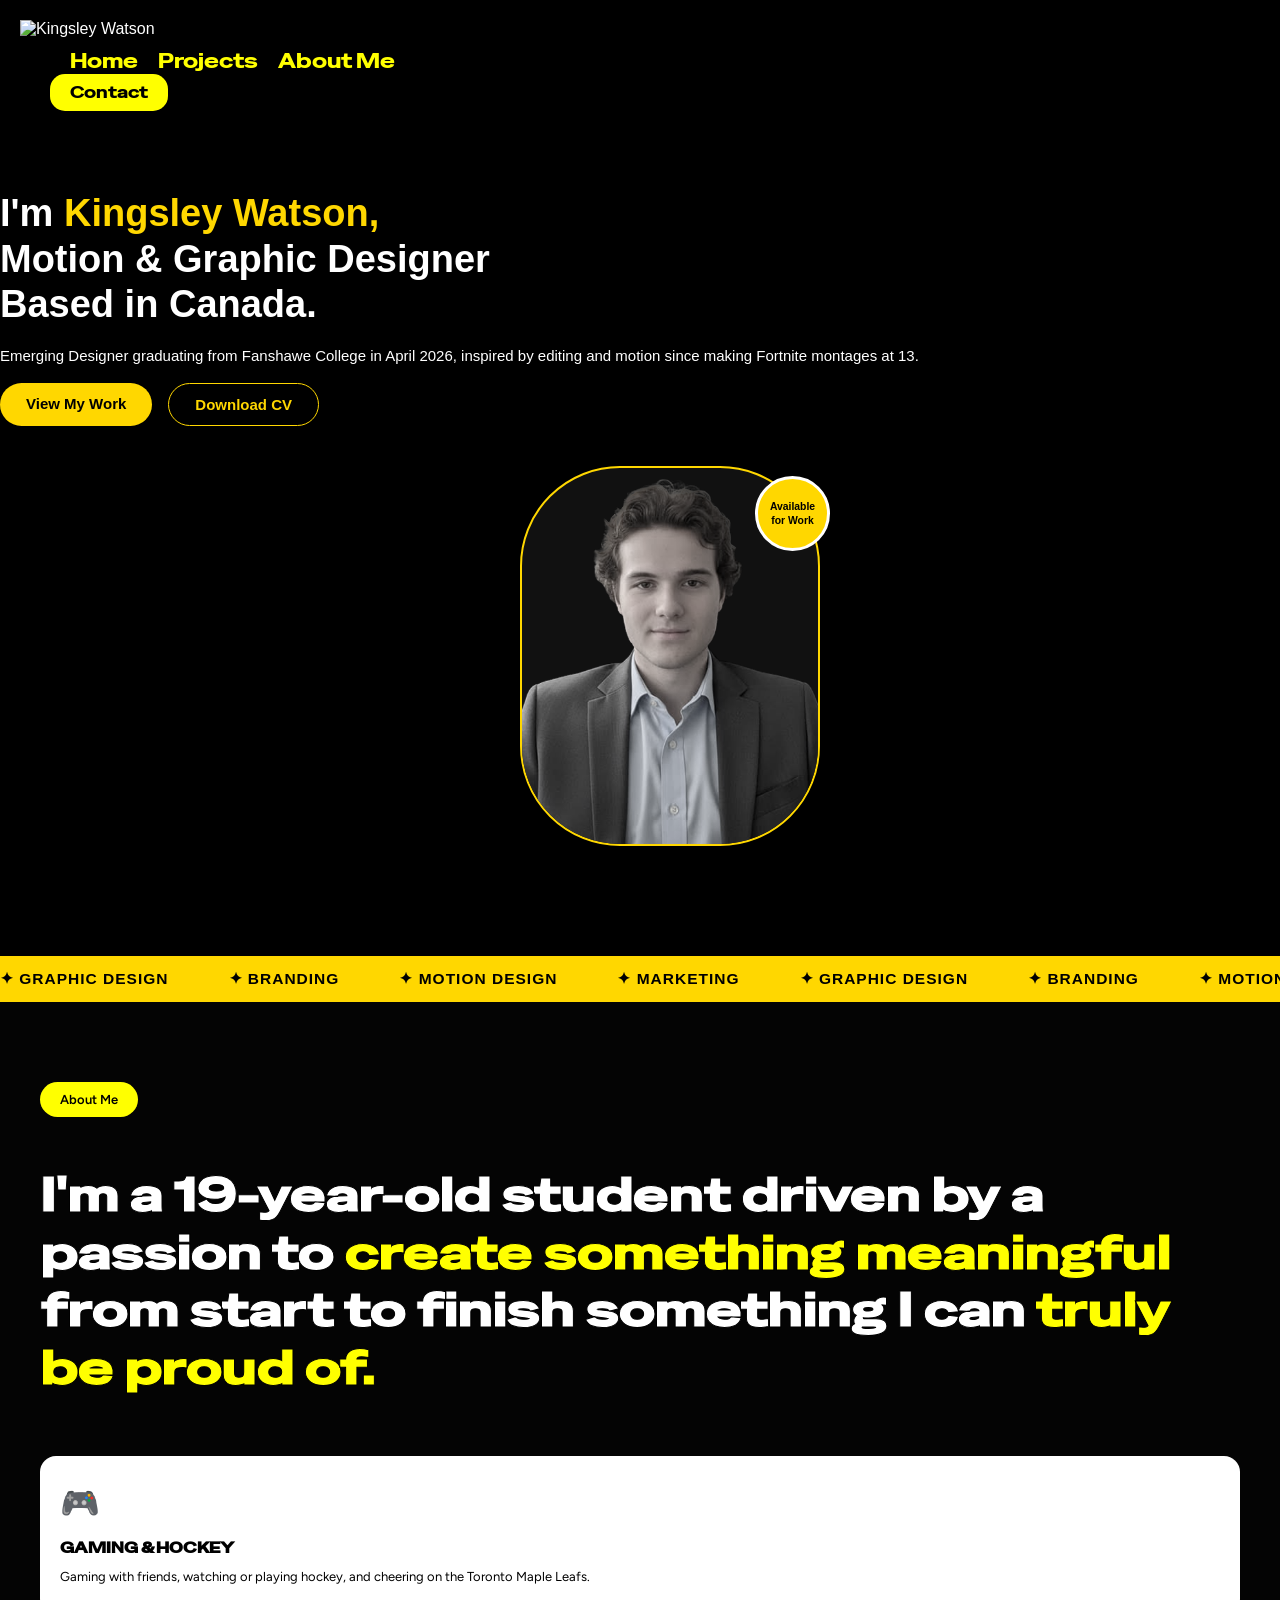
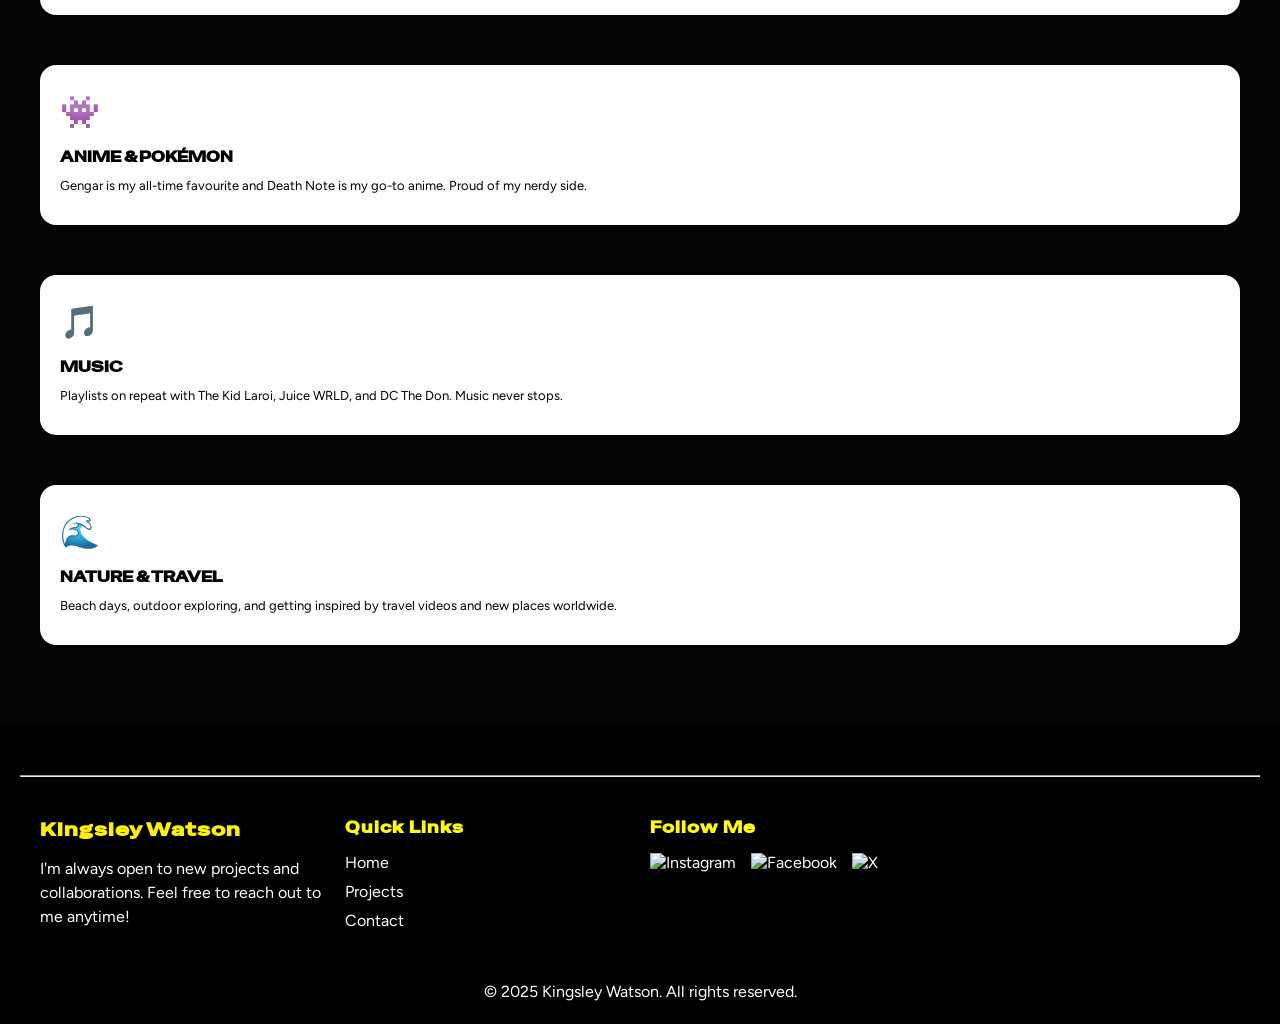
==== commit 7efc1a83: "I've actually been cooking like crazy. Decided to go from a multipage web site to a single page to m" ====
--- a/about-me.html
+++ b/about-me.html
@@ -25,15 +25,15 @@
       <button id="close">&#10005;</button>
       <nav id="menu">
         <ul>
-          <li><a href="#">Home</a></li>
-          <li><a href="#">Projects</a></li>
-          <li><a href="#">About Me</a></li>
+          <li><a href="index.html">Home</a></li>
+          <li><a href="project.html">Projects</a></li>
+          <li><a href="about-me.html">About Me</a></li>
         </ul>
       </nav>
     </div>
 
     <div class="nav-cta m-col-span-2 l-col-start-11 l-col-end-12 ">
-      <button class="btn-cta">Contact</button>
+      <a href="contact.html"><button class="btn-contact">Contact</button></a>
     </div>
 
   </header>
@@ -99,16 +99,16 @@
     </div>
   </div>
 
-  <!-- ABOUT ME SECTION HTML -->
+
 <section class="about-section">
   <div class="about-inner grid-con">
 
-    <!-- Top row -->
+  
     <div class="about-top col-span-4 m-col-span-12 l-col-span-12">
       <span class="about-pill">About Me</span>
     </div>
 
-    <!-- Heading + Intro -->
+  
     <div class="about-heading-wrap col-span-4 m-col-span-12 l-col-span-12">
       <h2 class="about-heading">
         I'm a 19-year-old student driven by a passion to
@@ -118,7 +118,7 @@
       </h2>
     </div>
 
-    <!-- Cards -->
+   
     <div class="about-card col-span-2 m-col-span-3 l-col-span-3">
       <div class="card-icon">🎮</div>
       <h3 class="card-title">Gaming & Hockey</h3>
@@ -145,5 +145,47 @@
 
   </div>
 </section>
+
+<footer class="site-footer">
+  <hr>
+  <div class="footer-container grid-con">
+    <section class="footer-about col-span-4 m-col-span-4 l-col-span-4">
+      <h3>Kingsley Watson</h3>
+      <p>I'm always open to new projects and collaborations. Feel free to reach out to me anytime!</p>
+    </section>
+
+    <nav class="footer-links col-span-4 m-col-span-4 l-col-span-4">
+      <h4>Quick Links</h4>
+      <ul>
+        <li><a href="index.html">Home</a></li>
+        <li><a href="project.html">Projects</a></li>
+        <li><a href="contact.php">Contact</a></li>
+      </ul>
+    </nav>
+
+    <section class="footer-social col-span-4 m-col-span-4 l-col-span-4">
+      <h4>Follow Me</h4>
+      <ul class="social-icons">
+        <li><a href="#"><img src="images/insta-logo.svg" alt="Instagram"></a></li>
+        <li><a href="#"><img src="images/facebook-logo.svg" alt="Facebook"></a></li>
+        <li><a href="#"><img src="images/x-logo1.svg" alt="X"></a></li>
+      </ul>
+    </section>
+  </div>
+
+  <div class="footer-bottom">
+    <p>&copy; 2025 Kingsley Watson. All rights reserved.</p>
+  </div>
+</footer>
+
+<!-- Scripts -->
+<script src="https://cdn.jsdelivr.net/npm/gsap@3.13.0/dist/gsap.min.js"></script>
+<script type="module" src="https://ajax.googleapis.com/ajax/libs/model-viewer/4.0.0/model-viewer.min.js"></script>
+<script src="https://cdnjs.cloudflare.com/ajax/libs/gsap/3.5.0/gsap.min.js"></script>
+<script src="https://cdnjs.cloudflare.com/ajax/libs/gsap/3.5.0/ScrollTrigger.js"></script>
+<script src="js/main.js"></script>
+<script src="js/animations.js"></script>
+
+
 </body>
 </html>
--- a/css/main.css
+++ b/css/main.css
@@ -1 +1 @@
-.contact-cta{display:flex;align-items:center;justify-content:flex-start;gap:40px;flex-wrap:wrap;background-color:#111;padding:35px}.contact-text{flex:1 1 400px;max-width:600px}.contact-text h2{font-size:30px;margin:50px 0 10px 0;color:#fff000;font-family:"Special Gothic Expanded One",sans-serif;letter-spacing:1px}.contact-text p{margin:0;font-size:15px;line-height:1.4em;color:#fff;font-family:"Figtree",sans-serif}.contact-circle{width:120px;height:120px;background:#fff000;border-radius:50%;display:flex;align-items:center;justify-content:center;font-size:2rem;font-weight:bold;cursor:pointer;transition:.3s ease;box-shadow:0 8px 25px rgba(0,0,0,.25);margin-right:20px}.contact-circle:hover{transform:translateY(-4px);box-shadow:0 12px 30px rgba(0,0,0,.3)}.contact-img{width:200px;height:auto}.flex-container{display:flex;justify-content:space-between;align-items:center;gap:20px}html{background-color:#fff}.full-width-header{background-color:#000;color:#fff;margin:0}.grid-con{display:grid}#header-logo img{height:70px;width:auto;margin-right:0;padding-left:0}.no-scroll{overflow:hidden;height:100vh}ul,li{margin:0;padding:0}header{padding-top:20px;padding-bottom:20px;background:#000;display:flex;justify-content:flex-end;margin:0}#hamburger,#close{font-size:32px;background:none;border:none;color:#ff0;cursor:pointer;margin-top:5px}.overlay{display:none;position:fixed;top:0;left:0;width:100%;height:100%;background-color:rgba(0,0,0,.9);color:#fff;justify-content:center;align-items:center;z-index:10000}.overlay.open{display:flex}#close{position:absolute;top:20px;left:20px}#menu ul{list-style-type:none;text-align:center}#menu li{margin:20px 0}#menu a{color:#fff;font-size:32px;text-decoration:none;font-family:"Figtree",sans-serif}#menu a:hover{color:#ff0}@media screen and (min-width: 768px){.no-scroll{overflow:auto;height:auto}#hamburger,#close{display:none}.overlay{display:block;position:static;width:auto;height:auto;background-color:rgba(0,0,0,0);color:#fff;overflow:hidden}#menu ul{display:flex;margin-left:55px;margin-top:10px}#menu ul li{display:inline;margin:0 20px 0 0}#menu ul li a{color:#ff0;text-decoration:none;transition:color .3s ease;font-family:"Special Gothic Expanded One",sans-serif;font-size:20px}#menu ul li a:hover{color:#fff}#menu a:hover{color:#fff}#header-logo img{height:75px;width:auto;margin-right:0;padding-left:0;margin-left:20px}}html{background-color:#000}body{background-color:#000}.hero{display:grid;background-color:#000;padding-bottom:50px}.grid-con{display:grid}#hero-img{width:90%;height:auto;margin:30px auto 0;border:4px solid #ff0;border-radius:100%;box-shadow:0 0 15px 1px #ff0;display:block}#text-col h1{color:#fff000;padding-left:20px;font-size:29px;font-family:"Special Gothic Expanded One",sans-serif;letter-spacing:1px;margin-top:60px}.p-topic{color:#fff000;padding-left:20px;padding-right:20px;font-size:18px;font-family:"Figtree",sans-serif}.p-desc{color:#fff;padding-left:20px;padding-right:20px;font-family:"Figtree",sans-serif}#m-text-col h1{color:#ff0;padding-left:20px;font-size:29px}#m-text-col p{color:#fff;padding-left:20px;padding-right:20px;font-family:"Figtree",sans-serif}.btn{display:inline-block;padding:12px 24px;color:#000;font-size:1rem;font-weight:bold;text-decoration:none;border:2px solid #fff000;border-radius:8px;cursor:pointer;transition:all .3s ease;margin-left:20px;background:linear-gradient(90deg, #fff000, #ffae00);box-shadow:0 0 15px #fff000;font-family:"Figtree",sans-serif}.btn:hover{background-color:#000;color:#000;transform:scale(1.05)}@media(min-width: 768px){.hero{align-items:center}#text-col{display:flex;flex-direction:column;justify-content:center}#text-col h1,.p-topic,.p-desc{padding-left:0;padding-right:0;text-align:left}#text-col h1{font-size:25px}.p-topic,.p-desc{padding-left:0;padding-right:0;text-align:left;font-size:15px}.btn{margin-left:0;align-self:flex-start;width:auto}}@media(min-width: 1024px){.hero{align-items:center}#text-col{display:flex;flex-direction:column;justify-content:center}#text-col h1,.p-topic,.p-desc{padding-left:0;padding-right:0;text-align:left;margin-left:20px}#text-col h1{font-size:31px}.p-topic,.p-desc{padding-left:0;padding-right:0;text-align:left;font-size:20px}.btn{margin-left:0;align-self:flex-start;width:auto;margin-left:20px}#hero-img{width:90%;height:auto;margin:30px auto 0;border:4px solid #ff0;border-radius:100%;box-shadow:0 0 15px 1px #ff0;display:block;max-width:500px}}.box{background:#111;padding:20px;border-radius:16px;text-align:center;border:2px solid #fff000}.box-title{color:#fff000;font-size:22px;margin-bottom:10px}.box-sub{color:#fff;font-size:15px;margin-bottom:15px}.box-img{width:300px;height:auto;margin:0 auto;display:block;border-radius:20px}@media(max-width: 768px){.box{background:#111;padding-left:20px;padding-right:20px;padding-bottom:20px;padding-top:0;border-radius:16px;text-align:center;border:2px solid #fff000;margin-left:20px;margin-right:20px;margin-bottom:22px}.box-img{width:300px;height:auto;margin:0 auto;display:block;border-radius:20px}}.video-container{display:flex;justify-content:center;align-items:center;width:100%;background-color:#000;padding-bottom:30px}#hero-video{width:100%;height:auto;display:block}.section-line{border:0;height:2px;background:#fff000;width:auto}.demo-reel{color:#fff000;background-color:#000;padding-left:45px;padding-right:55px;margin-bottom:35px}.grid-con{display:grid}.featured-work{padding:60px 20px;background:#000;color:#fff;text-align:center;display:flex;justify-content:center;align-items:center}.section-title{font-size:2rem;margin-bottom:40px;color:#fff000}.work-box{background:#111;border-radius:16px;overflow:hidden;cursor:pointer;position:relative;transition:transform .3s ease,box-shadow .3s ease;margin:0 auto 25px auto;width:90%;padding-bottom:5px;margin-bottom:25px}.work-box:hover{transform:translateY(-6px);box-shadow:0 12px 30px rgba(255,221,0,.3)}.work-img{width:70%;height:auto;display:block;border-radius:16px;margin:0 auto;padding-top:5px}.work-title{margin:15px 0 10px 0;font-size:1.2rem;color:#fff000;font-family:"Special Gothic Expanded One",sans-serif;letter-spacing:1px}.work-desc{max-height:0;opacity:0;overflow:hidden;transition:max-height .4s ease,opacity .4s ease;padding:0 15px;color:#fff;font-size:.95rem;line-height:1.4;text-align:center}.work-box.active .work-desc{max-height:200px;opacity:1;margin-top:10px}.btn-featured{display:block;padding:20px;margin-top:20px;background:#111;color:#fff000;font-weight:bold;font-size:1rem;border-radius:10px;text-decoration:none;transition:transform .3s ease,box-shadow .3s ease;font-family:"Special Gothic Expanded One",sans-serif;letter-spacing:1px;margin-left:20px;margin-right:20px}.btn-featured:hover{transform:translateY(-3px);box-shadow:0 8px 20px rgba(255,221,0,.4)}.service-box{background:#111;padding:10px;border:2px solid #fff000;border-radius:16px;text-align:center;color:#fff;transition:.3s ease;margin-bottom:15px}.service-box:hover{transform:translateY(-6px);box-shadow:0 10px 25px rgba(0,0,0,.3)}.service-box h3{font-size:15px;margin:0}@media(min-width: 768px){.work-box{background:#111;border-radius:16px;overflow:hidden;cursor:pointer;position:relative;transition:transform .3s ease,box-shadow .3s ease;width:100%;padding-bottom:5px;margin-bottom:25px}.work-img{width:80%;height:auto;display:block;border-radius:16px;margin:0 auto;padding-top:5px}.btn-featured{display:block;padding:20px;margin-top:20px;background:#111;color:#fff000;font-weight:bold;font-size:1rem;border-radius:10px;text-decoration:none;transition:transform .3s ease,box-shadow .3s ease;font-family:"Special Gothic Expanded One",sans-serif;letter-spacing:1px;margin-left:0;margin-right:0}.btn-featured:hover{transform:translateY(-3px);box-shadow:0 8px 20px rgba(255,221,0,.4)}}@media(min-width: 1024px){.work-box{background:#111;border-radius:16px;overflow:hidden;cursor:pointer;position:relative;transition:transform .3s ease,box-shadow .3s ease;width:100%;padding-bottom:5px;margin-bottom:25px}.work-img{width:80%;height:auto;display:block;border-radius:12px;margin:0 auto;padding-top:5px}.btn-featured{display:block;padding:20px;margin-top:20px;background:#111;color:#fff000;font-weight:bold;font-size:1rem;border-radius:10px;text-decoration:none;transition:transform .3s ease,box-shadow .3s ease;font-family:"Special Gothic Expanded One",sans-serif;letter-spacing:1px;margin-left:0;margin-right:0}.btn-featured:hover{transform:translateY(-3px);box-shadow:0 8px 20px rgba(255,221,0,.4)}}.p-work-box-link{display:block;text-decoration:none;color:inherit}.portfolio-box{background:#111;padding:20px;border-radius:18px;text-align:center;color:#fff;margin-top:20px;font-family:"Special Gothic Expanded One",sans-serif;letter-spacing:1px;font-size:10px}.portfolio-box img{width:75px;border-radius:12px}.portfolio-box h3,.portfolio-box p{margin:0;margin-top:5px}.portfolio-box:hover{transform:translateY(-5px);box-shadow:0 0 15px #000;background:#111}.load-more-wrapper{text-align:center;margin-top:30px}#load-more-btn{background:none;border:none;padding:0;margin:0;font-size:15px;color:#fff;cursor:pointer;text-align:left;font-family:"Figtree",sans-serif;margin-bottom:60px}#load-more-btn:hover{color:#fff000;background:none}@media(min-width: 769px){#portfolio-container.grid-con{max-width:850px;margin:0 auto;padding:0 20px}}@media(min-width: 1200px){#portfolio-container.grid-con{max-width:1000px;margin:0 auto;padding:0 20px}}@media(min-width: 769px){#load-more.grid-con{max-width:850px;margin:0 auto;padding:0 20px}}@media(min-width: 1200px){#load-more.grid-con{max-width:1000px;margin:0 auto;padding:0 20px}}.grid-con{display:grid}.footer-container{padding-top:40px}.site-footer{background-color:#000;color:#fff;padding:50px 20px 20px 20px}.site-footer a{color:#fff;text-decoration:none;transition:color .3s ease;font-family:"Figtree",sans-serif}.site-footer a:hover{color:#ff0}.site-footer .footer-container{display:grid;grid-template-columns:repeat(4, 1fr);gap:20px;max-width:1200px;margin:0 auto}.site-footer h3{color:#fff000;margin-bottom:15px;font-family:"Special Gothic Expanded One",sans-serif;letter-spacing:1px}.site-footer h4{color:#ff0;margin-bottom:15px;font-family:"Special Gothic Expanded One",sans-serif;letter-spacing:1px}.site-footer p{font-family:"Figtree",sans-serif;font-size:16px;line-height:1.5}.site-footer ul{list-style:none;padding:0;margin:0}.site-footer ul li{margin-bottom:10px}.social-icons{display:flex;gap:15px}.social-icons img{width:30px;height:30px}.footer-bottom{text-align:center;margin-top:40px;font-size:14px;color:#fff}@media screen and (max-width: 767px){.site-footer .footer-container{grid-template-columns:1fr;text-align:center}.social-icons{justify-content:center}}@media screen and (min-width: 768px)and (max-width: 1199px){.site-footer .footer-container{grid-template-columns:repeat(3, 1fr);text-align:left}}.seven-hero{position:relative}.seven-hero-image{margin-top:40px}.seven-hero-img{width:100%;border-radius:16px;-o-object-fit:cover;object-fit:cover}.seven-overview{background-color:#000}.seven-overview-text{text-align:left}.seven-overview-title{font-size:50px;font-weight:bold;margin-bottom:1rem;color:#fff000;font-family:"Special Gothic Expanded One",sans-serif;letter-spacing:1px}.seven-overview-subtitle{font-size:15px;font-weight:bold;margin-bottom:5px;color:#fff;font-family:"Special Gothic Expanded One",sans-serif;letter-spacing:1px}.seven-overview-desc{font-size:15px;line-height:1.6;color:#fff;font-family:"Figtree",sans-serif}.seven-overview-tags{display:flex;gap:1rem;flex-wrap:wrap;margin-bottom:20px;margin-top:20px;font-family:"Figtree",sans-serif}.seven-overview-tag{background-color:#fff000;color:#111;padding:6px 12px;border-radius:8px;font-size:.85rem;font-weight:bold}.seven-goal{background-color:#111}.seven-goal-text{text-align:left}.seven-goal-title{font-size:25px;font-weight:bold;margin-bottom:10px;font-family:"Special Gothic Expanded One",sans-serif;letter-spacing:1px;color:#fff000}.seven-goal-list{font-size:15px;line-height:1.5;color:#fff;padding-left:15px;font-family:"Figtree",sans-serif}.seven-goal-list li{margin-bottom:1rem}.seven-process{background-color:#111}.seven-process-text{text-align:left}.seven-process-title{font-size:25px;font-weight:bold;margin-bottom:10px;color:#fff000;font-family:"Special Gothic Expanded One",sans-serif;letter-spacing:1px}.seven-process-desc{font-size:15px;line-height:1.5;color:#fff;font-family:"Figtree",sans-serif}.seven-problem{background-color:#111}.seven-problem-text{text-align:left}.seven-problem-title{font-size:25px;font-weight:bold;margin-bottom:10px;color:#fff000;font-family:"Special Gothic Expanded One",sans-serif;letter-spacing:1px}.seven-problem-desc{font-size:15px;line-height:1.5;color:#fff;font-family:"Figtree",sans-serif}.seven-deepdive{display:grid;gap:20px;margin-top:60px;margin-bottom:60px;padding-top:35px}.seven-deepdive-wrapper{text-align:center}.seven-deepdive-img{width:100%;border-radius:16px;-o-object-fit:cover;object-fit:cover}@media(max-width: 768px){.seven-deepdive-wrapper{grid-column:span 4 !important;margin:0 auto}}@media(min-width: 769px){.seven-deepdive-wrapper{margin:0 auto}}.seven-video{display:flex;justify-content:center;align-items:center;width:100%;background-color:#000;padding-top:30px}.seven-video-wrapper{width:100%;max-width:1200px;margin:0 auto;display:flex;justify-content:center;align-items:center}.seven-video-element{width:100%;height:auto;display:block;border-radius:12px;box-shadow:0 8px 20px rgba(0,0,0,.5)}.seven-result{background-color:#000}.seven-result-text{text-align:left}.seven-result-title{font-size:25px;font-weight:bold;margin-bottom:10px;color:#fff000;font-family:"Special Gothic Expanded One",sans-serif;letter-spacing:1px}.seven-result-desc{font-size:15px;line-height:1.5;color:#fff;font-family:"Figtree",sans-serif}.contact-page{display:grid;gap:20px;padding:40px 20px;justify-items:center;align-items:center;text-align:center}.contact-text h2{font-size:2rem;margin-bottom:10px;color:#fff000;margin-top:0}.contact-text p{font-size:1.1rem;color:#fff;margin-bottom:20px}.contact-form{width:100%;max-width:800px;display:flex;flex-direction:column;gap:15px;border-radius:12px;color:#fff;margin-bottom:50px}.contact-form input,.contact-form textarea{width:100%;padding:15px;border-radius:8px;border:2px solid #fff000;background:#333;color:#fff}.contact-form input::-moz-placeholder, .contact-form textarea::-moz-placeholder{color:#ccc;font-family:"Figtree",sans-serif}.contact-form input::placeholder,.contact-form textarea::placeholder{color:#ccc;font-family:"Figtree",sans-serif}.form-button-wrapper{display:flex;justify-content:flex-end}.contact-form button{padding:12px 25px;border:none;border-radius:8px;cursor:pointer;background:linear-gradient(90deg, #fff000, #ff7f00);color:#111;font-weight:bold;transition:transform .2s,box-shadow .2s;margin-left:275px}.contact-form button:hover{transform:translateY(-2px);box-shadow:20px #fff000}@media(min-width: 769px){.contact-form button{padding:12px 25px;border:none;border-radius:8px;cursor:pointer;background:linear-gradient(90deg, #fff000, #ff7f00);color:#111;font-weight:bold;transition:transform .2s,box-shadow .2s;margin-left:600px}.contact-text h2{font-size:2rem;margin-bottom:10px;color:#fff000;margin-top:50px}.contact-form{width:100%;max-width:800px;display:flex;flex-direction:column;gap:15px;border-radius:12px;color:#fff;margin-bottom:0px}}.p-contact-page{display:grid;gap:20px;padding:40px 20px;justify-items:center;align-items:center;text-align:center}.p-contact-text h2{font-size:2rem;margin-bottom:0;color:#fff000;margin-top:0;font-family:"Special Gothic Expanded One",sans-serif;letter-spacing:1px}.p-contact-text p{font-size:15px;color:#fff;margin-bottom:20px;font-family:"Figtree",sans-serif}@media(min-width: 769px){.p-contact-text h2{font-size:40px;margin-bottom:10px;color:#fff000;margin-top:50px}.p-contact-text p{font-size:20px;color:#fff;margin-bottom:20px;font-family:"Figtree",sans-serif}}.grid-con{display:grid}.p-featured-work{background:#000;color:#fff;text-align:center;display:flex;justify-content:center;align-items:center}.p-section-title{font-size:2rem;margin-bottom:40px;color:#fff000}.p-work-box{background:#111;border-radius:16px;overflow:hidden;cursor:pointer;position:relative;transition:transform .3s ease,box-shadow .3s ease;margin:0 auto 25px auto;width:90%;padding-bottom:5px;margin-bottom:25px}.p-work-box:hover{transform:translateY(-6px);box-shadow:0 12px 30px rgba(255,221,0,.3)}.p-work-img{width:70%;height:auto;display:block;border-radius:16px;margin:0 auto;padding-top:5px}.p-work-title{margin:15px 0 10px 0;font-size:1.2rem;color:#fff000;font-family:"Special Gothic Expanded One",sans-serif;letter-spacing:1px}.p-work-desc{max-height:0;opacity:0;overflow:hidden;transition:max-height .4s ease,opacity .4s ease;padding:0 15px;color:#fff;font-size:.95rem;line-height:1.4;text-align:center}.p-work-box.active .work-desc{max-height:200px;opacity:1;margin-top:10px}.p-btn-featured{display:block;padding:20px;margin-top:20px;background:#111;color:#fff000;font-weight:bold;font-size:1rem;border-radius:10px;text-decoration:none;transition:transform .3s ease,box-shadow .3s ease;font-family:"Special Gothic Expanded One",sans-serif;letter-spacing:1px;margin-left:20px;margin-right:20px}.p-btn-featured:hover{transform:translateY(-3px);box-shadow:0 8px 20px rgba(255,221,0,.4)}.p-service-box{background:#111;padding:10px;border:2px solid #fff000;border-radius:16px;text-align:center;color:#fff;transition:.3s ease;margin-bottom:15px}.p-service-box:hover{transform:translateY(-6px);box-shadow:0 10px 25px rgba(0,0,0,.3)}.p-service-box h3{font-size:15px;margin:0}@media(min-width: 768px){.p-work-box{background:#111;border-radius:16px;overflow:hidden;cursor:pointer;position:relative;transition:transform .3s ease,box-shadow .3s ease;width:100%;padding-bottom:5px;margin-bottom:25px}.p-work-img{width:80%;height:auto;display:block;border-radius:16px;margin:0 auto;padding-top:5px}.p-btn-featured{display:block;padding:20px;margin-top:20px;background:#111;color:#fff000;font-weight:bold;font-size:1rem;border-radius:10px;text-decoration:none;transition:transform .3s ease,box-shadow .3s ease;font-family:"Special Gothic Expanded One",sans-serif;letter-spacing:1px;margin-left:0;margin-right:0}.p-btn-featured:hover{transform:translateY(-3px);box-shadow:0 8px 20px rgba(255,221,0,.4)}}@media(min-width: 1024px){.p-work-box{background:#111;border-radius:16px;overflow:hidden;cursor:pointer;position:relative;transition:transform .3s ease,box-shadow .3s ease;width:100%;padding-bottom:5px;margin-bottom:25px}.p-work-img{width:80%;height:auto;display:block;border-radius:16px;margin:0 auto;padding-top:5px}.p-btn-featured{display:block;padding:20px;margin-top:20px;background:#111;color:#fff000;font-weight:bold;font-size:1rem;border-radius:10px;text-decoration:none;transition:transform .3s ease,box-shadow .3s ease;font-family:"Special Gothic Expanded One",sans-serif;letter-spacing:1px;margin-left:0;margin-right:0}.p-btn-featured:hover{transform:translateY(-3px);box-shadow:0 8px 20px rgba(255,221,0,.4)}}.p-work-img{width:80%;height:auto;display:block;border-radius:16px;margin:0 auto;padding-top:5px}*{margin:0;padding:0;box-sizing:border-box}body{background-color:#000;color:#fff;font-family:"Segoe UI",sans-serif;min-height:100vh;display:flex;flex-direction:column}.grid-con{display:grid}.hero{flex:1}.hero-inner{align-items:center;row-gap:40px;padding-top:60px;padding-bottom:60px}.hero-left{display:flex;flex-direction:column;gap:15px}.greeting-badge{display:inline-block;border:1px solid gold;color:gold;font-size:14px;padding:6px 16px;border-radius:4px;width:-moz-fit-content;width:fit-content;letter-spacing:1px}.hero-left h1{font-size:38px;font-weight:800;line-height:1.2;color:#fff}.highlight{color:gold}.hero-left p{color:#fff;font-size:15px;line-height:1.7}.hero-buttons{display:flex;flex-wrap:wrap;gap:16px}.btn-primary{background-color:gold;color:#000;padding:12px 26px;border-radius:25px;font-weight:700;font-size:15px;text-decoration:none;transition:background .2s}.btn-primary:hover{background-color:#e6c200}.btn-secondary{border:1px solid gold;color:gold;padding:12px 26px;border-radius:25px;font-weight:600;font-size:15px;text-decoration:none;transition:background .2s,color .2s}.btn-secondary:hover{background-color:gold;color:#000}.hero-right{display:flex;justify-content:center;align-items:flex-end}.photo-wrapper{position:relative;width:300px;height:380px;margin-left:60px}.profile-photo{width:100%;height:100%;-o-object-fit:cover;object-fit:cover;border-radius:100px;border:2px solid gold;background-color:#111;display:block}.tag{position:absolute;background-color:#111;border:1px solid #333;color:#fff;padding:8px 16px;border-radius:20px;font-size:.8rem;font-weight:600;white-space:nowrap}.tag-designer{bottom:60px;left:-30px;border-left:3px solid gold}.tag-ux{top:80px;right:-20px;border-left:3px solid gold}.badge-circle{position:absolute;top:10px;right:-10px;width:75px;height:75px;border-radius:50%;background-color:gold;color:#000;font-size:.65rem;font-weight:700;display:flex;align-items:center;justify-content:center;text-align:center;line-height:1.3;border:3px solid #fff}.ticker-bar{background-color:gold;overflow:hidden;padding:14px 0;white-space:nowrap}.ticker-track{display:inline-flex;gap:60px;animation:ticker 60s linear infinite}.ticker-track span{color:#000;font-weight:700;font-size:15.5px;text-transform:uppercase;letter-spacing:1px}@keyframes ticker{0%{transform:translateX(0)}100%{transform:translateX(-50%)}}header{justify-content:space-between;align-items:center}.about-section{background-color:#000;padding:80px 40px;color:#fff}.about-top{display:flex;justify-content:space-between;align-items:center}.about-pill{font-family:"Figtree",sans-serif;font-size:13px;font-weight:600;background-color:#ff0;color:#000;padding:10px 20px;border-radius:50px}.about-heading-wrap{margin-bottom:8px;margin-top:50px}.about-heading{font-family:"Special Gothic Expanded One",sans-serif;font-size:clamp(24px,4vw,48px);font-weight:700;line-height:1.2;color:#fff;-webkit-text-stroke:1px #000}.about-highlight{color:#ff0;-webkit-text-stroke:1px #000}.about-card{background-color:#f5f5f5;border-radius:16px;padding:28px 20px;transition:background-color .3s ease,transform .2s ease;margin-top:50px}.about-card:hover{background-color:#ff0;transform:translateY(-4px)}.card-icon{font-size:32px;margin-bottom:16px}.card-title{font-family:"Special Gothic Expanded One",sans-serif;font-size:15px;color:#000;margin-bottom:10px;text-transform:uppercase}.card-text{font-family:"Figtree",sans-serif;font-size:13px;color:rgba(0,0,0,.65);line-height:1.6}/*# sourceMappingURL=main.css.map */+.contact-cta{display:flex;align-items:center;justify-content:flex-start;gap:40px;flex-wrap:wrap;background-color:#111;padding:35px}.contact-text{flex:1 1 400px;max-width:600px}.contact-text h2{font-size:30px;margin:50px 0 10px 0;color:#fff000;font-family:"Special Gothic Expanded One",sans-serif;letter-spacing:1px}.contact-text p{margin:0;font-size:15px;line-height:1.4em;color:#fff;font-family:"Figtree",sans-serif}.contact-circle{width:120px;height:120px;background:#fff000;border-radius:50%;display:flex;align-items:center;justify-content:center;font-size:2rem;font-weight:bold;cursor:pointer;transition:.3s ease;box-shadow:0 8px 25px rgba(0,0,0,.25);margin-right:20px}.contact-circle:hover{transform:translateY(-4px);box-shadow:0 12px 30px rgba(0,0,0,.3)}.contact-img{width:200px;height:auto}.flex-container{display:flex;justify-content:space-between;align-items:center;gap:20px}html{background-color:#fff}.full-width-header{background-color:#000;color:#fff;margin:0}.grid-con{display:grid}#header-logo img{height:70px;width:auto;margin-right:0;padding-left:0}.no-scroll{overflow:hidden;height:100vh}ul,li{margin:0;padding:0}header{padding-top:20px;padding-bottom:20px;background:#000;display:flex;justify-content:flex-end;margin:0}#hamburger,#close{font-size:32px;background:none;border:none;color:#ff0;cursor:pointer;margin-top:5px}.overlay{display:none;position:fixed;top:0;left:0;width:100%;height:100%;background-color:rgba(0,0,0,.9);color:#fff;justify-content:center;align-items:center;z-index:10000}.overlay.open{display:flex}#close{position:absolute;top:20px;left:20px}#menu ul{list-style-type:none;text-align:center}#menu li{margin:20px 0}#menu a{color:#fff;font-size:32px;text-decoration:none;font-family:"Figtree",sans-serif}#menu a:hover{color:#ff0}@media screen and (min-width: 768px){.no-scroll{overflow:auto;height:auto}#hamburger,#close{display:none}.overlay{display:block;position:static;width:auto;height:auto;background-color:rgba(0,0,0,0);color:#fff;overflow:hidden}#menu ul{display:flex;margin-left:70px;margin-top:10px}#menu ul li{display:inline;margin:0 20px 0 0}#menu ul li a{color:#ff0;text-decoration:none;transition:color .3s ease;font-family:"Special Gothic Expanded One",sans-serif;font-size:20px}#menu ul li a:hover{color:#fff}#menu a:hover{color:#fff}#header-logo img{height:75px;width:auto;margin-right:0;padding-left:0;margin-left:20px}}html{background-color:#000}body{background-color:#000}.hero{display:grid;background-color:#000;padding-bottom:50px}.grid-con{display:grid}#hero-img{width:90%;height:auto;margin:30px auto 0;border:4px solid #ff0;border-radius:100%;box-shadow:0 0 15px 1px #ff0;display:block}#text-col h1{color:#fff000;padding-left:20px;font-size:29px;font-family:"Special Gothic Expanded One",sans-serif;letter-spacing:1px;margin-top:60px}.p-topic{color:#fff000;padding-left:20px;padding-right:20px;font-size:18px;font-family:"Figtree",sans-serif}.p-desc{color:#fff;padding-left:20px;padding-right:20px;font-family:"Figtree",sans-serif}#m-text-col h1{color:#ff0;padding-left:20px;font-size:29px}#m-text-col p{color:#fff;padding-left:20px;padding-right:20px;font-family:"Figtree",sans-serif}.btn{display:inline-block;padding:12px 24px;color:#000;font-size:1rem;font-weight:bold;text-decoration:none;border:2px solid #fff000;border-radius:8px;cursor:pointer;transition:all .3s ease;margin-left:20px;background:linear-gradient(90deg, #fff000, #ffae00);box-shadow:0 0 15px #fff000;font-family:"Figtree",sans-serif}.btn:hover{background-color:#000;color:#000;transform:scale(1.05)}@media(min-width: 768px){.hero{align-items:center}#text-col{display:flex;flex-direction:column;justify-content:center}#text-col h1,.p-topic,.p-desc{padding-left:0;padding-right:0;text-align:left}#text-col h1{font-size:25px}.p-topic,.p-desc{padding-left:0;padding-right:0;text-align:left;font-size:15px}.btn{margin-left:0;align-self:flex-start;width:auto}}@media(min-width: 1024px){.hero{align-items:center}#text-col{display:flex;flex-direction:column;justify-content:center}#text-col h1,.p-topic,.p-desc{padding-left:0;padding-right:0;text-align:left;margin-left:20px}#text-col h1{font-size:31px}.p-topic,.p-desc{padding-left:0;padding-right:0;text-align:left;font-size:20px}.btn{margin-left:0;align-self:flex-start;width:auto;margin-left:20px}#hero-img{width:90%;height:auto;margin:30px auto 0;border:4px solid #ff0;border-radius:100%;box-shadow:0 0 15px 1px #ff0;display:block;max-width:500px}}.box{background:#111;padding:20px;border-radius:16px;text-align:center;border:2px solid #fff000}.box-title{color:#fff000;font-size:22px;margin-bottom:10px}.box-sub{color:#fff;font-size:15px;margin-bottom:15px}.box-img{width:300px;height:auto;margin:0 auto;display:block;border-radius:20px}@media(max-width: 768px){.box{background:#111;padding-left:20px;padding-right:20px;padding-bottom:20px;padding-top:0;border-radius:16px;text-align:center;border:2px solid #fff000;margin-left:20px;margin-right:20px;margin-bottom:22px}.box-img{width:300px;height:auto;margin:0 auto;display:block;border-radius:20px}}.video-container{display:flex;justify-content:center;align-items:center;width:100%;background-color:#000;padding-bottom:30px;margin-top:80px}#hero-video{width:100%;height:auto;display:block}.section-line{border:0;height:2px;background:#fff000;width:auto}.demo-reel{color:#fff000;background-color:#000;padding-left:45px;padding-right:55px;margin-bottom:35px}.grid-con{display:grid}.featured-work{padding:80px 40px;background-color:#000}.work-box{position:relative;border-radius:16px;overflow:hidden;cursor:pointer}.work-box:hover .work-overlay{opacity:1}.work-box:hover .work-img{transform:scale(1.05)}.work-img{width:100%;height:300px;-o-object-fit:cover;object-fit:cover;display:block;transition:transform .4s ease}.work-overlay{position:absolute;inset:0;background:linear-gradient(to top, rgba(0, 0, 0, 0.92) 50%, rgba(0, 0, 0, 0.3) 100%);opacity:0;transition:opacity .3s ease;display:flex;flex-direction:column;justify-content:flex-end;padding:24px}.work-tag{font-family:"Figtree",sans-serif;font-size:11px;font-weight:600;text-transform:uppercase;letter-spacing:1.5px;color:#000;background-color:#ff0;padding:4px 10px;border-radius:50px;width:-moz-fit-content;width:fit-content;margin-bottom:10px}.work-title{font-family:"Special Gothic Expanded One",sans-serif;font-size:22px;color:#fff;margin-bottom:8px}.work-desc{font-family:"Figtree",sans-serif;font-size:13px;color:hsla(0,0%,100%,.7);line-height:1.6;margin-bottom:16px}.work-btn{font-family:"Figtree",sans-serif;font-size:13px;font-weight:700;color:#000;background-color:#ff0;padding:8px 16px;border-radius:50px;text-decoration:none;width:-moz-fit-content;width:fit-content;transition:opacity .2s ease}.work-btn:hover{opacity:.8}.btn-featured{display:block;padding:20px;margin-top:20px;background:#111;color:#fff000;font-weight:bold;font-size:1rem;border-radius:10px;text-decoration:none;transition:transform .3s ease,box-shadow .3s ease;font-family:"Special Gothic Expanded One",sans-serif;letter-spacing:1px;margin-left:20px;margin-right:20px}.btn-featured:hover{transform:translateY(-3px);box-shadow:0 8px 20px rgba(255,221,0,.4)}.service-box{background:#111;padding:10px;border:2px solid #fff000;border-radius:16px;text-align:center;color:#fff;transition:.3s ease;margin-bottom:15px}.service-box:hover{transform:translateY(-6px);box-shadow:0 10px 25px rgba(0,0,0,.3)}.service-box h3{font-size:15px;margin:0}.work-inner{display:grid;grid-template-columns:repeat(3, 1fr);gap:40px}@media(min-width: 768px){.work-box{background:#000;border-radius:16px;overflow:hidden;cursor:pointer;position:relative;transition:transform .3s ease,box-shadow .3s ease;width:100%}.work-img{width:80%;height:auto;display:block;border-radius:16px;margin:0 auto;padding-top:5px}.btn-featured{display:block;padding:20px;margin-top:20px;background:#111;color:#fff000;font-weight:bold;font-size:1rem;border-radius:10px;text-decoration:none;transition:transform .3s ease,box-shadow .3s ease;font-family:"Special Gothic Expanded One",sans-serif;letter-spacing:1px;margin-left:0;margin-right:0}.btn-featured:hover{transform:translateY(-3px);box-shadow:0 8px 20px rgba(255,221,0,.4)}}@media(min-width: 1024px){.work-box{background:#000;border-radius:16px;overflow:hidden;cursor:pointer;position:relative;transition:transform .3s ease,box-shadow .3s ease;width:100%}.work-img{width:100%;height:auto;display:block;border-radius:12px;margin:0 auto;padding-top:5px}.btn-featured{display:block;padding:20px;margin-top:20px;background:#111;color:#fff000;font-weight:bold;font-size:1rem;border-radius:10px;text-decoration:none;transition:transform .3s ease,box-shadow .3s ease;font-family:"Special Gothic Expanded One",sans-serif;letter-spacing:1px;margin-left:0;margin-right:0}.btn-featured:hover{transform:translateY(-3px);box-shadow:0 8px 20px rgba(255,221,0,.4)}}.p-work-box-link{display:block;text-decoration:none;color:inherit}.featured-heading{font-family:"Special Gothic Expanded One",sans-serif;font-size:40px;color:#fff}.featured-subtext{font-family:"Figtree",sans-serif;font-size:16px;color:#fff;margin-bottom:35px;font-style:italic}.portfolio-box{background:#111;padding:20px;border-radius:18px;text-align:center;color:#fff;margin-top:20px;font-family:"Special Gothic Expanded One",sans-serif;letter-spacing:1px;font-size:10px}.portfolio-box img{width:75px;border-radius:12px}.portfolio-box h3,.portfolio-box p{margin:0;margin-top:5px}.portfolio-box:hover{transform:translateY(-5px);box-shadow:0 0 15px #000;background:#111}.load-more-wrapper{text-align:center;margin-top:30px}#load-more-btn{background:none;border:none;padding:0;margin:0;font-size:15px;color:#fff;cursor:pointer;text-align:left;font-family:"Figtree",sans-serif;margin-bottom:60px}#load-more-btn:hover{color:#fff000;background:none}@media(min-width: 769px){#portfolio-container.grid-con{max-width:850px;margin:0 auto;padding:0 20px}}@media(min-width: 1200px){#portfolio-container.grid-con{max-width:1000px;margin:0 auto;padding:0 20px}}@media(min-width: 769px){#load-more.grid-con{max-width:850px;margin:0 auto;padding:0 20px}}@media(min-width: 1200px){#load-more.grid-con{max-width:1000px;margin:0 auto;padding:0 20px}}.grid-con{display:grid}.footer-container{padding-top:40px}.site-footer{background-color:#000;color:#fff;padding:50px 20px 20px 20px}.site-footer a{color:#fff;text-decoration:none;transition:color .3s ease;font-family:"Figtree",sans-serif}.site-footer a:hover{color:#ff0}.site-footer .footer-container{display:grid;grid-template-columns:repeat(4, 1fr);gap:20px;max-width:1200px;margin:0 auto}.site-footer h3{color:#fff000;margin-bottom:15px;font-family:"Special Gothic Expanded One",sans-serif;letter-spacing:1px}.site-footer h4{color:#ff0;margin-bottom:15px;font-family:"Special Gothic Expanded One",sans-serif;letter-spacing:1px}.site-footer p{font-family:"Figtree",sans-serif;font-size:16px;line-height:1.5}.site-footer ul{list-style:none;padding:0;margin:0}.site-footer ul li{margin-bottom:10px}.social-icons{display:flex;gap:15px}.social-icons img{width:30px;height:30px}.footer-bottom{text-align:center;margin-top:40px;font-size:14px;color:#fff}@media screen and (max-width: 767px){.site-footer .footer-container{grid-template-columns:1fr;text-align:center}.social-icons{justify-content:center}}@media screen and (min-width: 768px)and (max-width: 1199px){.site-footer .footer-container{grid-template-columns:repeat(3, 1fr);text-align:left}}.seven-hero{position:relative}.seven-hero-image{margin-top:40px}.seven-hero-img{width:100%;border-radius:16px;-o-object-fit:cover;object-fit:cover}.seven-overview{background-color:#000}.seven-overview-text{text-align:left}.seven-overview-title{font-size:50px;font-weight:bold;margin-bottom:1rem;color:#fff000;font-family:"Special Gothic Expanded One",sans-serif;letter-spacing:1px}.seven-overview-subtitle{font-size:15px;font-weight:bold;margin-bottom:5px;color:#fff;font-family:"Special Gothic Expanded One",sans-serif;letter-spacing:1px}.seven-overview-desc{font-size:15px;line-height:1.6;color:#fff;font-family:"Figtree",sans-serif}.seven-overview-tags{display:flex;gap:1rem;flex-wrap:wrap;margin-bottom:20px;margin-top:20px;font-family:"Figtree",sans-serif}.seven-overview-tag{background-color:#fff000;color:#111;padding:6px 12px;border-radius:8px;font-size:.85rem;font-weight:bold}.seven-goal{background-color:#111}.seven-goal-text{text-align:left}.seven-goal-title{font-size:25px;font-weight:bold;margin-bottom:10px;font-family:"Special Gothic Expanded One",sans-serif;letter-spacing:1px;color:#fff000}.seven-goal-list{font-size:15px;line-height:1.5;color:#fff;padding-left:15px;font-family:"Figtree",sans-serif}.seven-goal-list li{margin-bottom:1rem}.seven-process{background-color:#111}.seven-process-text{text-align:left}.seven-process-title{font-size:25px;font-weight:bold;margin-bottom:10px;color:#fff000;font-family:"Special Gothic Expanded One",sans-serif;letter-spacing:1px}.seven-process-desc{font-size:15px;line-height:1.5;color:#fff;font-family:"Figtree",sans-serif}.seven-problem{background-color:#111}.seven-problem-text{text-align:left}.seven-problem-title{font-size:25px;font-weight:bold;margin-bottom:10px;color:#fff000;font-family:"Special Gothic Expanded One",sans-serif;letter-spacing:1px}.seven-problem-desc{font-size:15px;line-height:1.5;color:#fff;font-family:"Figtree",sans-serif}.seven-deepdive{display:grid;gap:20px;margin-top:60px;margin-bottom:60px;padding-top:35px}.seven-deepdive-wrapper{text-align:center}.seven-deepdive-img{width:100%;border-radius:16px;-o-object-fit:cover;object-fit:cover}@media(max-width: 768px){.seven-deepdive-wrapper{grid-column:span 4 !important;margin:0 auto}}@media(min-width: 769px){.seven-deepdive-wrapper{margin:0 auto}}.seven-video{display:flex;justify-content:center;align-items:center;width:100%;background-color:#000;padding-top:30px}.seven-video-wrapper{width:100%;max-width:1200px;margin:0 auto;display:flex;justify-content:center;align-items:center}.seven-video-element{width:100%;height:auto;display:block;border-radius:12px;box-shadow:0 8px 20px rgba(0,0,0,.5)}.seven-result{background-color:#000}.seven-result-text{text-align:left}.seven-result-title{font-size:25px;font-weight:bold;margin-bottom:10px;color:#fff000;font-family:"Special Gothic Expanded One",sans-serif;letter-spacing:1px}.seven-result-desc{font-size:15px;line-height:1.5;color:#fff;font-family:"Figtree",sans-serif}.contact-page{display:grid;gap:20px;padding:40px 20px;justify-items:center;align-items:center;text-align:center}.contact-text h2{font-size:2rem;margin-bottom:10px;color:#fff000;margin-top:0}.contact-text p{font-size:1.1rem;color:#fff;margin-bottom:20px}.contact-form{width:100%;max-width:800px;display:flex;flex-direction:column;gap:15px;border-radius:12px;color:#fff;margin-bottom:50px}.contact-form input,.contact-form textarea{width:100%;padding:15px;border-radius:8px;border:2px solid #fff000;background:#333;color:#fff}.contact-form input::-moz-placeholder, .contact-form textarea::-moz-placeholder{color:#ccc;font-family:"Figtree",sans-serif}.contact-form input::placeholder,.contact-form textarea::placeholder{color:#ccc;font-family:"Figtree",sans-serif}.form-button-wrapper{display:flex;justify-content:flex-end}.contact-form button{padding:12px 25px;border:none;border-radius:8px;cursor:pointer;background:linear-gradient(90deg, #fff000, #ff7f00);color:#111;font-weight:bold;transition:transform .2s,box-shadow .2s;margin-left:275px}.contact-form button:hover{transform:translateY(-2px);box-shadow:20px #fff000}@media(min-width: 769px){.contact-form button{padding:12px 25px;border:none;border-radius:8px;cursor:pointer;background:linear-gradient(90deg, #fff000, #ff7f00);color:#111;font-weight:bold;transition:transform .2s,box-shadow .2s;margin-left:600px}.contact-text h2{font-size:2rem;margin-bottom:10px;color:#fff000;margin-top:50px}.contact-form{width:100%;max-width:800px;display:flex;flex-direction:column;gap:15px;border-radius:12px;color:#fff;margin-bottom:0px}}.p-contact-page{display:grid;gap:20px;padding:40px 20px;justify-items:center;align-items:center;text-align:center}.p-contact-text h2{font-size:2rem;margin-bottom:0;color:#fff000;margin-top:0;font-family:"Special Gothic Expanded One",sans-serif;letter-spacing:1px}.p-contact-text p{font-size:15px;color:#fff;margin-bottom:20px;font-family:"Figtree",sans-serif}@media(min-width: 769px){.p-contact-text h2{font-size:40px;margin-bottom:10px;color:#fff000;margin-top:50px}.p-contact-text p{font-size:20px;color:#fff;margin-bottom:20px;font-family:"Figtree",sans-serif}}.grid-con{display:grid}.p-featured-work{background:#000;color:#fff;text-align:center;display:flex;justify-content:center;align-items:center}.p-section-title{font-size:2rem;margin-bottom:40px;color:#fff000}.p-work-box{background:#111;border-radius:16px;overflow:hidden;cursor:pointer;position:relative;transition:transform .3s ease,box-shadow .3s ease;margin:0 auto 25px auto;width:90%;padding-bottom:5px;margin-bottom:25px}.p-work-box:hover{transform:translateY(-6px);box-shadow:0 12px 30px rgba(255,221,0,.3)}.p-work-img{width:70%;height:auto;display:block;border-radius:16px;margin:0 auto;padding-top:5px}.p-work-title{margin:15px 0 10px 0;font-size:1.2rem;color:#fff000;font-family:"Special Gothic Expanded One",sans-serif;letter-spacing:1px}.p-work-desc{max-height:0;opacity:0;overflow:hidden;transition:max-height .4s ease,opacity .4s ease;padding:0 15px;color:#fff;font-size:.95rem;line-height:1.4;text-align:center}.p-work-box.active .work-desc{max-height:200px;opacity:1;margin-top:10px}.p-btn-featured{display:block;padding:20px;margin-top:20px;background:#111;color:#fff000;font-weight:bold;font-size:1rem;border-radius:10px;text-decoration:none;transition:transform .3s ease,box-shadow .3s ease;font-family:"Special Gothic Expanded One",sans-serif;letter-spacing:1px;margin-left:20px;margin-right:20px}.p-btn-featured:hover{transform:translateY(-3px);box-shadow:0 8px 20px rgba(255,221,0,.4)}.p-service-box{background:#111;padding:10px;border:2px solid #fff000;border-radius:16px;text-align:center;color:#fff;transition:.3s ease;margin-bottom:15px}.p-service-box:hover{transform:translateY(-6px);box-shadow:0 10px 25px rgba(0,0,0,.3)}.p-service-box h3{font-size:15px;margin:0}@media(min-width: 768px){.p-work-box{background:#111;border-radius:16px;overflow:hidden;cursor:pointer;position:relative;transition:transform .3s ease,box-shadow .3s ease;width:100%;padding-bottom:5px;margin-bottom:25px}.p-work-img{width:80%;height:auto;display:block;border-radius:16px;margin:0 auto;padding-top:5px}.p-btn-featured{display:block;padding:20px;margin-top:20px;background:#111;color:#fff000;font-weight:bold;font-size:1rem;border-radius:10px;text-decoration:none;transition:transform .3s ease,box-shadow .3s ease;font-family:"Special Gothic Expanded One",sans-serif;letter-spacing:1px;margin-left:0;margin-right:0}.p-btn-featured:hover{transform:translateY(-3px);box-shadow:0 8px 20px rgba(255,221,0,.4)}}@media(min-width: 1024px){.p-work-box{background:#111;border-radius:16px;overflow:hidden;cursor:pointer;position:relative;transition:transform .3s ease,box-shadow .3s ease;width:100%;padding-bottom:5px;margin-bottom:25px}.p-work-img{width:80%;height:auto;display:block;border-radius:16px;margin:0 auto;padding-top:5px}.p-btn-featured{display:block;padding:20px;margin-top:20px;background:#111;color:#fff000;font-weight:bold;font-size:1rem;border-radius:10px;text-decoration:none;transition:transform .3s ease,box-shadow .3s ease;font-family:"Special Gothic Expanded One",sans-serif;letter-spacing:1px;margin-left:0;margin-right:0}.p-btn-featured:hover{transform:translateY(-3px);box-shadow:0 8px 20px rgba(255,221,0,.4)}}.p-work-img{width:80%;height:auto;display:block;border-radius:16px;margin:0 auto;padding-top:5px}*{margin:0;padding:0;box-sizing:border-box}body{background-color:#000;color:#fff;font-family:"Segoe UI",sans-serif;min-height:100vh;display:flex;flex-direction:column}.grid-con{display:grid}.hero{flex:1}.hero-inner{align-items:center;row-gap:40px;padding-top:60px;padding-bottom:60px}.hero-left{display:flex;flex-direction:column;gap:15px}.greeting-badge{display:inline-block;border:1px solid gold;color:gold;font-size:14px;padding:6px 16px;border-radius:4px;width:-moz-fit-content;width:fit-content;letter-spacing:1px}.hero-left h1{font-size:38px;font-weight:800;line-height:1.2;color:#fff}.highlight{color:gold}.hero-left p{color:#fff;font-size:15px;line-height:1.7}.hero-buttons{display:flex;flex-wrap:wrap;gap:16px}.btn-primary{background-color:gold;color:#000;padding:12px 26px;border-radius:25px;font-weight:700;font-size:15px;text-decoration:none;transition:background .2s}.btn-primary:hover{background-color:#e6c200}.btn-secondary{border:1px solid gold;color:gold;padding:12px 26px;border-radius:25px;font-weight:600;font-size:15px;text-decoration:none;transition:background .2s,color .2s}.btn-secondary:hover{background-color:gold;color:#000}.hero-right{display:flex;justify-content:center;align-items:flex-end}.photo-wrapper{position:relative;width:300px;height:380px;margin-left:60px}.profile-photo{width:100%;height:100%;-o-object-fit:cover;object-fit:cover;border-radius:100px;border:2px solid gold;background-color:#111;display:block}.tag{position:absolute;background-color:#111;border:1px solid #333;color:#fff;padding:8px 16px;border-radius:20px;font-size:.8rem;font-weight:600;white-space:nowrap}.tag-designer{bottom:60px;left:-30px;border-left:3px solid gold}.tag-ux{top:80px;right:-20px;border-left:3px solid gold}.badge-circle{position:absolute;top:10px;right:-10px;width:75px;height:75px;border-radius:50%;background-color:gold;color:#000;font-size:.65rem;font-weight:700;display:flex;align-items:center;justify-content:center;text-align:center;line-height:1.3;border:3px solid #fff}.ticker-bar{background-color:gold;overflow:hidden;padding:14px 0;white-space:nowrap}.ticker-track{display:inline-flex;gap:60px;animation:ticker 60s linear infinite}.ticker-track span{color:#000;font-weight:700;font-size:15.5px;text-transform:uppercase;letter-spacing:1px}@keyframes ticker{0%{transform:translateX(0)}100%{transform:translateX(-50%)}}header{justify-content:space-between;align-items:center}.about-section{background-color:#040404;padding:80px 40px;color:#000}.about-top{display:flex;justify-content:space-between;align-items:center}.about-pill{font-family:"Figtree",sans-serif;font-size:13px;font-weight:600;background-color:#ff0;color:#000;padding:10px 20px;border-radius:50px}.about-heading-wrap{margin-bottom:8px;margin-top:50px}.about-heading{font-family:"Special Gothic Expanded One",sans-serif;font-size:clamp(24px,4vw,48px);font-weight:700;line-height:1.2;color:#fff;-webkit-text-stroke:1px #000}.about-highlight{color:#ff0;-webkit-text-stroke:1px #000}.about-card{background-color:#fff;border-radius:16px;padding:28px 20px;transition:background-color .3s ease,transform .2s ease;margin-top:50px;margin-bottom:0px}.about-card:hover{background-color:#ff0;transform:translateY(-4px)}.card-icon{font-size:32px;margin-bottom:16px}.card-title{font-family:"Special Gothic Expanded One",sans-serif;font-size:15px;color:#000;margin-bottom:10px;text-transform:uppercase}.card-text{font-family:"Figtree",sans-serif;font-size:13px;color:#000;line-height:1.6}.btn-contact{font-family:"Special Gothic Expanded One",sans-serif;font-size:16px;color:#000;background-color:#ff0;border:none;border-radius:15px;padding:8px 20px;cursor:pointer;margin-left:50px}.btn-contact:hover{opacity:.85}/*# sourceMappingURL=main.css.map */
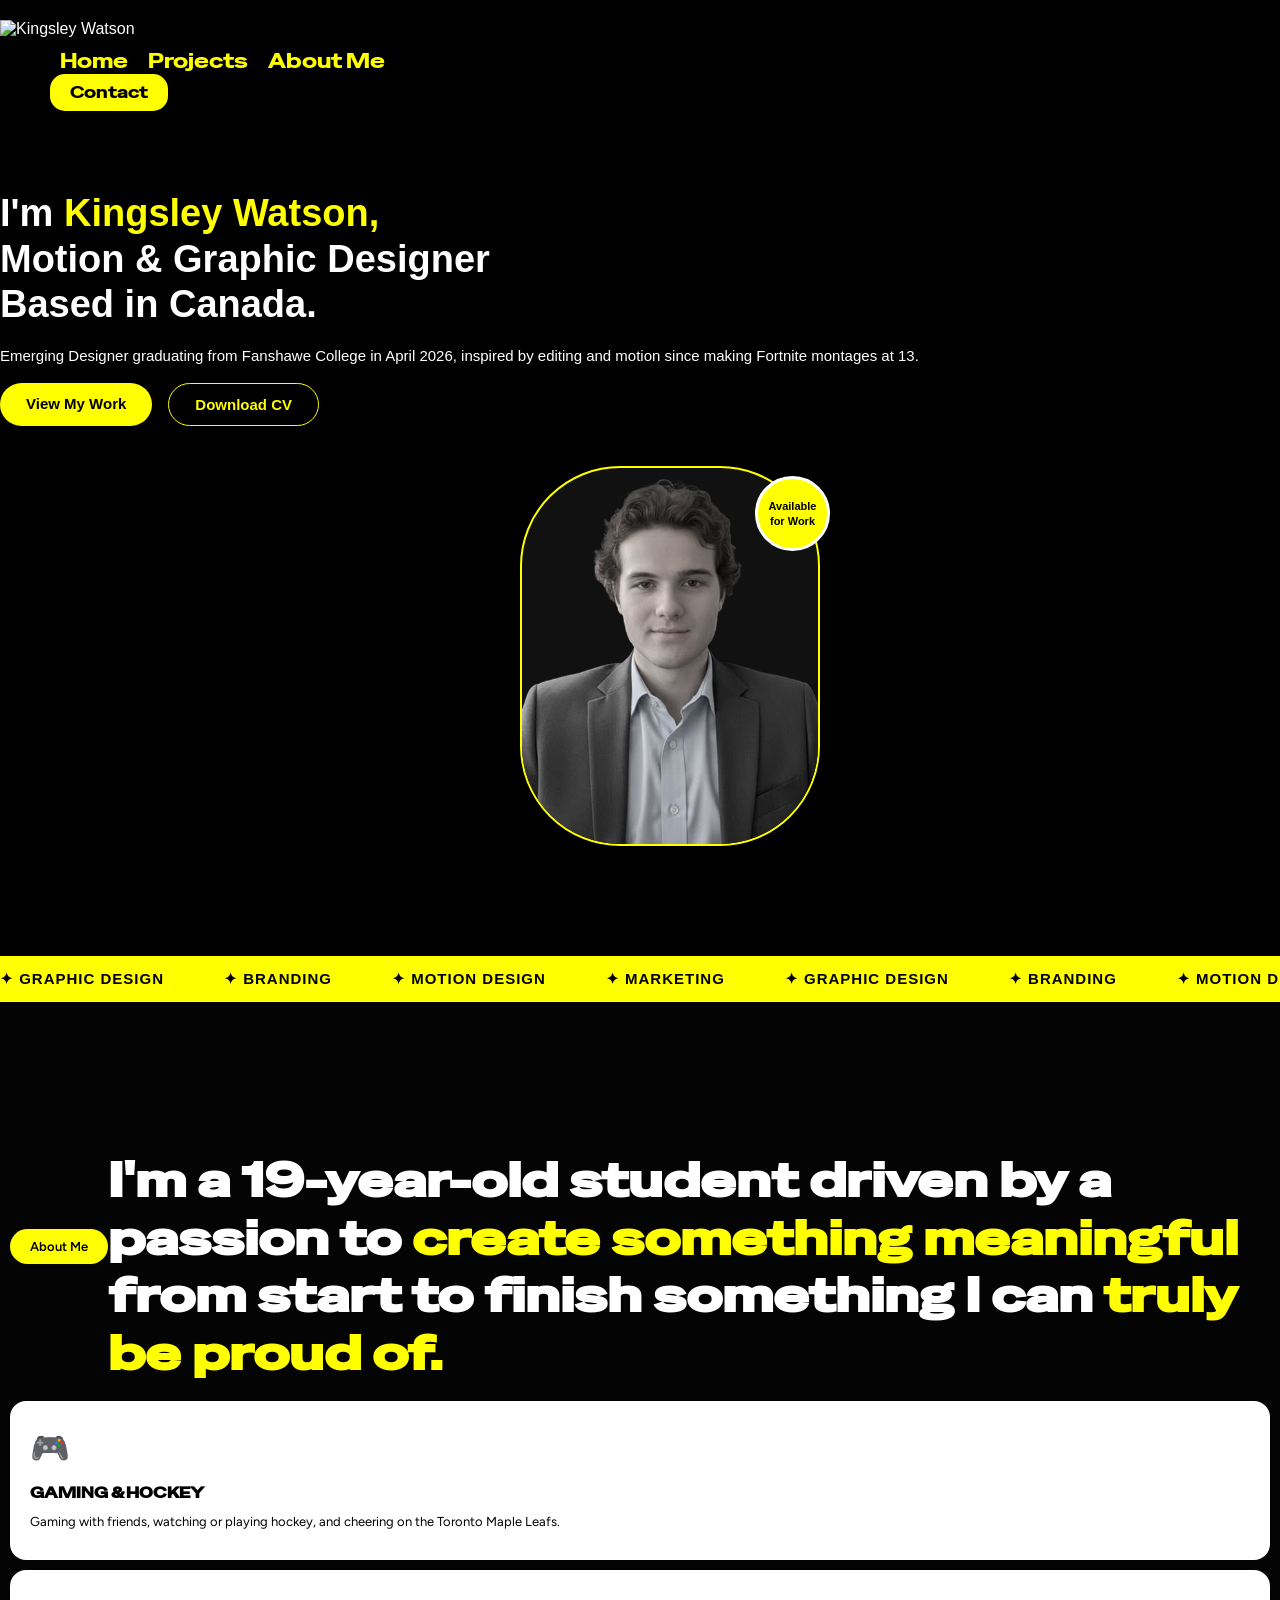
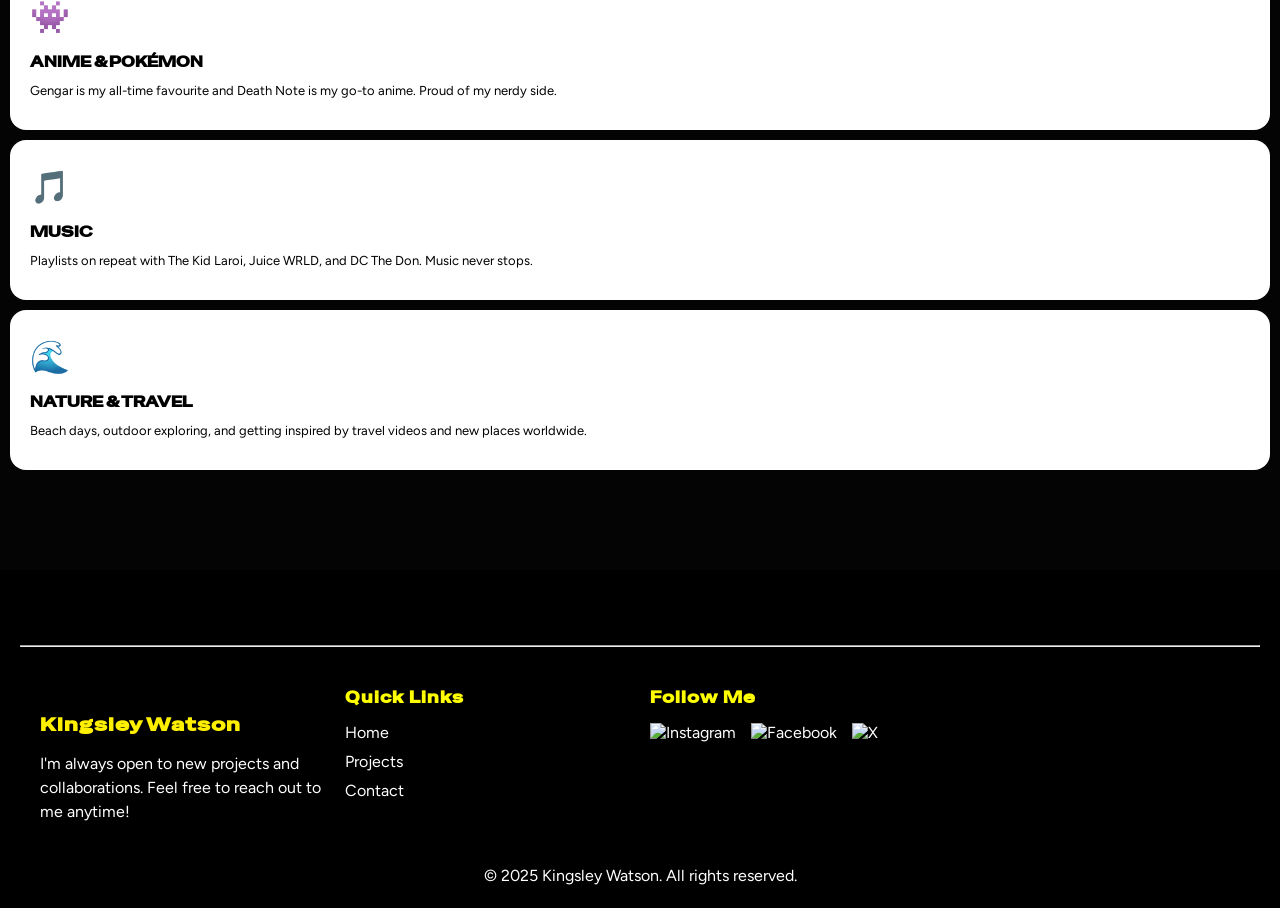
==== commit fe8c1a3e: "second last front end touchup" ====
--- a/about-me.html
+++ b/about-me.html
@@ -19,17 +19,17 @@
       <img src="images/port-logo.png" alt="Kingsley Watson"/>
     </div>
 
-    <button id="hamburger" class="col-span-2">&#9776;</button>
+    <button id="hamburger" class="col-start-4 col-end-4">&#9776;</button>
 
     <div class="overlay m-col-start-5 m-col-end-10 l-col-start-5 l-col-end-10" id="overlay">
       <button id="close">&#10005;</button>
       <nav id="menu">
-        <ul>
-          <li><a href="index.html">Home</a></li>
-          <li><a href="project.html">Projects</a></li>
-          <li><a href="about-me.html">About Me</a></li>
-        </ul>
-      </nav>
+  <ul>
+    <li><a href="index.html">Home</a></li>
+    <li><a href="index.html">Projects</a></li>
+    <li><a href="index.html">About Me</a></li>
+  </ul>
+</nav>
     </div>
 
     <div class="nav-cta m-col-span-2 l-col-start-11 l-col-end-12 ">
--- a/css/main.css
+++ b/css/main.css
@@ -1 +1 @@
-.contact-cta{display:flex;align-items:center;justify-content:flex-start;gap:40px;flex-wrap:wrap;background-color:#111;padding:35px}.contact-text{flex:1 1 400px;max-width:600px}.contact-text h2{font-size:30px;margin:50px 0 10px 0;color:#fff000;font-family:"Special Gothic Expanded One",sans-serif;letter-spacing:1px}.contact-text p{margin:0;font-size:15px;line-height:1.4em;color:#fff;font-family:"Figtree",sans-serif}.contact-circle{width:120px;height:120px;background:#fff000;border-radius:50%;display:flex;align-items:center;justify-content:center;font-size:2rem;font-weight:bold;cursor:pointer;transition:.3s ease;box-shadow:0 8px 25px rgba(0,0,0,.25);margin-right:20px}.contact-circle:hover{transform:translateY(-4px);box-shadow:0 12px 30px rgba(0,0,0,.3)}.contact-img{width:200px;height:auto}.flex-container{display:flex;justify-content:space-between;align-items:center;gap:20px}html{background-color:#fff}.full-width-header{background-color:#000;color:#fff;margin:0}.grid-con{display:grid}#header-logo img{height:70px;width:auto;margin-right:0;padding-left:0}.no-scroll{overflow:hidden;height:100vh}ul,li{margin:0;padding:0}header{padding-top:20px;padding-bottom:20px;background:#000;display:flex;justify-content:flex-end;margin:0}#hamburger,#close{font-size:32px;background:none;border:none;color:#ff0;cursor:pointer;margin-top:5px}.overlay{display:none;position:fixed;top:0;left:0;width:100%;height:100%;background-color:rgba(0,0,0,.9);color:#fff;justify-content:center;align-items:center;z-index:10000}.overlay.open{display:flex}#close{position:absolute;top:20px;left:20px}#menu ul{list-style-type:none;text-align:center}#menu li{margin:20px 0}#menu a{color:#fff;font-size:32px;text-decoration:none;font-family:"Figtree",sans-serif}#menu a:hover{color:#ff0}@media screen and (min-width: 768px){.no-scroll{overflow:auto;height:auto}#hamburger,#close{display:none}.overlay{display:block;position:static;width:auto;height:auto;background-color:rgba(0,0,0,0);color:#fff;overflow:hidden}#menu ul{display:flex;margin-left:70px;margin-top:10px}#menu ul li{display:inline;margin:0 20px 0 0}#menu ul li a{color:#ff0;text-decoration:none;transition:color .3s ease;font-family:"Special Gothic Expanded One",sans-serif;font-size:20px}#menu ul li a:hover{color:#fff}#menu a:hover{color:#fff}#header-logo img{height:75px;width:auto;margin-right:0;padding-left:0;margin-left:20px}}html{background-color:#000}body{background-color:#000}.hero{display:grid;background-color:#000;padding-bottom:50px}.grid-con{display:grid}#hero-img{width:90%;height:auto;margin:30px auto 0;border:4px solid #ff0;border-radius:100%;box-shadow:0 0 15px 1px #ff0;display:block}#text-col h1{color:#fff000;padding-left:20px;font-size:29px;font-family:"Special Gothic Expanded One",sans-serif;letter-spacing:1px;margin-top:60px}.p-topic{color:#fff000;padding-left:20px;padding-right:20px;font-size:18px;font-family:"Figtree",sans-serif}.p-desc{color:#fff;padding-left:20px;padding-right:20px;font-family:"Figtree",sans-serif}#m-text-col h1{color:#ff0;padding-left:20px;font-size:29px}#m-text-col p{color:#fff;padding-left:20px;padding-right:20px;font-family:"Figtree",sans-serif}.btn{display:inline-block;padding:12px 24px;color:#000;font-size:1rem;font-weight:bold;text-decoration:none;border:2px solid #fff000;border-radius:8px;cursor:pointer;transition:all .3s ease;margin-left:20px;background:linear-gradient(90deg, #fff000, #ffae00);box-shadow:0 0 15px #fff000;font-family:"Figtree",sans-serif}.btn:hover{background-color:#000;color:#000;transform:scale(1.05)}@media(min-width: 768px){.hero{align-items:center}#text-col{display:flex;flex-direction:column;justify-content:center}#text-col h1,.p-topic,.p-desc{padding-left:0;padding-right:0;text-align:left}#text-col h1{font-size:25px}.p-topic,.p-desc{padding-left:0;padding-right:0;text-align:left;font-size:15px}.btn{margin-left:0;align-self:flex-start;width:auto}}@media(min-width: 1024px){.hero{align-items:center}#text-col{display:flex;flex-direction:column;justify-content:center}#text-col h1,.p-topic,.p-desc{padding-left:0;padding-right:0;text-align:left;margin-left:20px}#text-col h1{font-size:31px}.p-topic,.p-desc{padding-left:0;padding-right:0;text-align:left;font-size:20px}.btn{margin-left:0;align-self:flex-start;width:auto;margin-left:20px}#hero-img{width:90%;height:auto;margin:30px auto 0;border:4px solid #ff0;border-radius:100%;box-shadow:0 0 15px 1px #ff0;display:block;max-width:500px}}.box{background:#111;padding:20px;border-radius:16px;text-align:center;border:2px solid #fff000}.box-title{color:#fff000;font-size:22px;margin-bottom:10px}.box-sub{color:#fff;font-size:15px;margin-bottom:15px}.box-img{width:300px;height:auto;margin:0 auto;display:block;border-radius:20px}@media(max-width: 768px){.box{background:#111;padding-left:20px;padding-right:20px;padding-bottom:20px;padding-top:0;border-radius:16px;text-align:center;border:2px solid #fff000;margin-left:20px;margin-right:20px;margin-bottom:22px}.box-img{width:300px;height:auto;margin:0 auto;display:block;border-radius:20px}}.video-container{display:flex;justify-content:center;align-items:center;width:100%;background-color:#000;padding-bottom:30px;margin-top:80px}#hero-video{width:100%;height:auto;display:block}.section-line{border:0;height:2px;background:#fff000;width:auto}.demo-reel{color:#fff000;background-color:#000;padding-left:45px;padding-right:55px;margin-bottom:35px}.grid-con{display:grid}.featured-work{padding:80px 40px;background-color:#000}.work-box{position:relative;border-radius:16px;overflow:hidden;cursor:pointer}.work-box:hover .work-overlay{opacity:1}.work-box:hover .work-img{transform:scale(1.05)}.work-img{width:100%;height:300px;-o-object-fit:cover;object-fit:cover;display:block;transition:transform .4s ease}.work-overlay{position:absolute;inset:0;background:linear-gradient(to top, rgba(0, 0, 0, 0.92) 50%, rgba(0, 0, 0, 0.3) 100%);opacity:0;transition:opacity .3s ease;display:flex;flex-direction:column;justify-content:flex-end;padding:24px}.work-tag{font-family:"Figtree",sans-serif;font-size:11px;font-weight:600;text-transform:uppercase;letter-spacing:1.5px;color:#000;background-color:#ff0;padding:4px 10px;border-radius:50px;width:-moz-fit-content;width:fit-content;margin-bottom:10px}.work-title{font-family:"Special Gothic Expanded One",sans-serif;font-size:22px;color:#fff;margin-bottom:8px}.work-desc{font-family:"Figtree",sans-serif;font-size:13px;color:hsla(0,0%,100%,.7);line-height:1.6;margin-bottom:16px}.work-btn{font-family:"Figtree",sans-serif;font-size:13px;font-weight:700;color:#000;background-color:#ff0;padding:8px 16px;border-radius:50px;text-decoration:none;width:-moz-fit-content;width:fit-content;transition:opacity .2s ease}.work-btn:hover{opacity:.8}.btn-featured{display:block;padding:20px;margin-top:20px;background:#111;color:#fff000;font-weight:bold;font-size:1rem;border-radius:10px;text-decoration:none;transition:transform .3s ease,box-shadow .3s ease;font-family:"Special Gothic Expanded One",sans-serif;letter-spacing:1px;margin-left:20px;margin-right:20px}.btn-featured:hover{transform:translateY(-3px);box-shadow:0 8px 20px rgba(255,221,0,.4)}.service-box{background:#111;padding:10px;border:2px solid #fff000;border-radius:16px;text-align:center;color:#fff;transition:.3s ease;margin-bottom:15px}.service-box:hover{transform:translateY(-6px);box-shadow:0 10px 25px rgba(0,0,0,.3)}.service-box h3{font-size:15px;margin:0}.work-inner{display:grid;grid-template-columns:repeat(3, 1fr);gap:40px}@media(min-width: 768px){.work-box{background:#000;border-radius:16px;overflow:hidden;cursor:pointer;position:relative;transition:transform .3s ease,box-shadow .3s ease;width:100%}.work-img{width:80%;height:auto;display:block;border-radius:16px;margin:0 auto;padding-top:5px}.btn-featured{display:block;padding:20px;margin-top:20px;background:#111;color:#fff000;font-weight:bold;font-size:1rem;border-radius:10px;text-decoration:none;transition:transform .3s ease,box-shadow .3s ease;font-family:"Special Gothic Expanded One",sans-serif;letter-spacing:1px;margin-left:0;margin-right:0}.btn-featured:hover{transform:translateY(-3px);box-shadow:0 8px 20px rgba(255,221,0,.4)}}@media(min-width: 1024px){.work-box{background:#000;border-radius:16px;overflow:hidden;cursor:pointer;position:relative;transition:transform .3s ease,box-shadow .3s ease;width:100%}.work-img{width:100%;height:auto;display:block;border-radius:12px;margin:0 auto;padding-top:5px}.btn-featured{display:block;padding:20px;margin-top:20px;background:#111;color:#fff000;font-weight:bold;font-size:1rem;border-radius:10px;text-decoration:none;transition:transform .3s ease,box-shadow .3s ease;font-family:"Special Gothic Expanded One",sans-serif;letter-spacing:1px;margin-left:0;margin-right:0}.btn-featured:hover{transform:translateY(-3px);box-shadow:0 8px 20px rgba(255,221,0,.4)}}.p-work-box-link{display:block;text-decoration:none;color:inherit}.featured-heading{font-family:"Special Gothic Expanded One",sans-serif;font-size:40px;color:#fff}.featured-subtext{font-family:"Figtree",sans-serif;font-size:16px;color:#fff;margin-bottom:35px;font-style:italic}.portfolio-box{background:#111;padding:20px;border-radius:18px;text-align:center;color:#fff;margin-top:20px;font-family:"Special Gothic Expanded One",sans-serif;letter-spacing:1px;font-size:10px}.portfolio-box img{width:75px;border-radius:12px}.portfolio-box h3,.portfolio-box p{margin:0;margin-top:5px}.portfolio-box:hover{transform:translateY(-5px);box-shadow:0 0 15px #000;background:#111}.load-more-wrapper{text-align:center;margin-top:30px}#load-more-btn{background:none;border:none;padding:0;margin:0;font-size:15px;color:#fff;cursor:pointer;text-align:left;font-family:"Figtree",sans-serif;margin-bottom:60px}#load-more-btn:hover{color:#fff000;background:none}@media(min-width: 769px){#portfolio-container.grid-con{max-width:850px;margin:0 auto;padding:0 20px}}@media(min-width: 1200px){#portfolio-container.grid-con{max-width:1000px;margin:0 auto;padding:0 20px}}@media(min-width: 769px){#load-more.grid-con{max-width:850px;margin:0 auto;padding:0 20px}}@media(min-width: 1200px){#load-more.grid-con{max-width:1000px;margin:0 auto;padding:0 20px}}.grid-con{display:grid}.footer-container{padding-top:40px}.site-footer{background-color:#000;color:#fff;padding:50px 20px 20px 20px}.site-footer a{color:#fff;text-decoration:none;transition:color .3s ease;font-family:"Figtree",sans-serif}.site-footer a:hover{color:#ff0}.site-footer .footer-container{display:grid;grid-template-columns:repeat(4, 1fr);gap:20px;max-width:1200px;margin:0 auto}.site-footer h3{color:#fff000;margin-bottom:15px;font-family:"Special Gothic Expanded One",sans-serif;letter-spacing:1px}.site-footer h4{color:#ff0;margin-bottom:15px;font-family:"Special Gothic Expanded One",sans-serif;letter-spacing:1px}.site-footer p{font-family:"Figtree",sans-serif;font-size:16px;line-height:1.5}.site-footer ul{list-style:none;padding:0;margin:0}.site-footer ul li{margin-bottom:10px}.social-icons{display:flex;gap:15px}.social-icons img{width:30px;height:30px}.footer-bottom{text-align:center;margin-top:40px;font-size:14px;color:#fff}@media screen and (max-width: 767px){.site-footer .footer-container{grid-template-columns:1fr;text-align:center}.social-icons{justify-content:center}}@media screen and (min-width: 768px)and (max-width: 1199px){.site-footer .footer-container{grid-template-columns:repeat(3, 1fr);text-align:left}}.seven-hero{position:relative}.seven-hero-image{margin-top:40px}.seven-hero-img{width:100%;border-radius:16px;-o-object-fit:cover;object-fit:cover}.seven-overview{background-color:#000}.seven-overview-text{text-align:left}.seven-overview-title{font-size:50px;font-weight:bold;margin-bottom:1rem;color:#fff000;font-family:"Special Gothic Expanded One",sans-serif;letter-spacing:1px}.seven-overview-subtitle{font-size:15px;font-weight:bold;margin-bottom:5px;color:#fff;font-family:"Special Gothic Expanded One",sans-serif;letter-spacing:1px}.seven-overview-desc{font-size:15px;line-height:1.6;color:#fff;font-family:"Figtree",sans-serif}.seven-overview-tags{display:flex;gap:1rem;flex-wrap:wrap;margin-bottom:20px;margin-top:20px;font-family:"Figtree",sans-serif}.seven-overview-tag{background-color:#fff000;color:#111;padding:6px 12px;border-radius:8px;font-size:.85rem;font-weight:bold}.seven-goal{background-color:#111}.seven-goal-text{text-align:left}.seven-goal-title{font-size:25px;font-weight:bold;margin-bottom:10px;font-family:"Special Gothic Expanded One",sans-serif;letter-spacing:1px;color:#fff000}.seven-goal-list{font-size:15px;line-height:1.5;color:#fff;padding-left:15px;font-family:"Figtree",sans-serif}.seven-goal-list li{margin-bottom:1rem}.seven-process{background-color:#111}.seven-process-text{text-align:left}.seven-process-title{font-size:25px;font-weight:bold;margin-bottom:10px;color:#fff000;font-family:"Special Gothic Expanded One",sans-serif;letter-spacing:1px}.seven-process-desc{font-size:15px;line-height:1.5;color:#fff;font-family:"Figtree",sans-serif}.seven-problem{background-color:#111}.seven-problem-text{text-align:left}.seven-problem-title{font-size:25px;font-weight:bold;margin-bottom:10px;color:#fff000;font-family:"Special Gothic Expanded One",sans-serif;letter-spacing:1px}.seven-problem-desc{font-size:15px;line-height:1.5;color:#fff;font-family:"Figtree",sans-serif}.seven-deepdive{display:grid;gap:20px;margin-top:60px;margin-bottom:60px;padding-top:35px}.seven-deepdive-wrapper{text-align:center}.seven-deepdive-img{width:100%;border-radius:16px;-o-object-fit:cover;object-fit:cover}@media(max-width: 768px){.seven-deepdive-wrapper{grid-column:span 4 !important;margin:0 auto}}@media(min-width: 769px){.seven-deepdive-wrapper{margin:0 auto}}.seven-video{display:flex;justify-content:center;align-items:center;width:100%;background-color:#000;padding-top:30px}.seven-video-wrapper{width:100%;max-width:1200px;margin:0 auto;display:flex;justify-content:center;align-items:center}.seven-video-element{width:100%;height:auto;display:block;border-radius:12px;box-shadow:0 8px 20px rgba(0,0,0,.5)}.seven-result{background-color:#000}.seven-result-text{text-align:left}.seven-result-title{font-size:25px;font-weight:bold;margin-bottom:10px;color:#fff000;font-family:"Special Gothic Expanded One",sans-serif;letter-spacing:1px}.seven-result-desc{font-size:15px;line-height:1.5;color:#fff;font-family:"Figtree",sans-serif}.contact-page{display:grid;gap:20px;padding:40px 20px;justify-items:center;align-items:center;text-align:center}.contact-text h2{font-size:2rem;margin-bottom:10px;color:#fff000;margin-top:0}.contact-text p{font-size:1.1rem;color:#fff;margin-bottom:20px}.contact-form{width:100%;max-width:800px;display:flex;flex-direction:column;gap:15px;border-radius:12px;color:#fff;margin-bottom:50px}.contact-form input,.contact-form textarea{width:100%;padding:15px;border-radius:8px;border:2px solid #fff000;background:#333;color:#fff}.contact-form input::-moz-placeholder, .contact-form textarea::-moz-placeholder{color:#ccc;font-family:"Figtree",sans-serif}.contact-form input::placeholder,.contact-form textarea::placeholder{color:#ccc;font-family:"Figtree",sans-serif}.form-button-wrapper{display:flex;justify-content:flex-end}.contact-form button{padding:12px 25px;border:none;border-radius:8px;cursor:pointer;background:linear-gradient(90deg, #fff000, #ff7f00);color:#111;font-weight:bold;transition:transform .2s,box-shadow .2s;margin-left:275px}.contact-form button:hover{transform:translateY(-2px);box-shadow:20px #fff000}@media(min-width: 769px){.contact-form button{padding:12px 25px;border:none;border-radius:8px;cursor:pointer;background:linear-gradient(90deg, #fff000, #ff7f00);color:#111;font-weight:bold;transition:transform .2s,box-shadow .2s;margin-left:600px}.contact-text h2{font-size:2rem;margin-bottom:10px;color:#fff000;margin-top:50px}.contact-form{width:100%;max-width:800px;display:flex;flex-direction:column;gap:15px;border-radius:12px;color:#fff;margin-bottom:0px}}.p-contact-page{display:grid;gap:20px;padding:40px 20px;justify-items:center;align-items:center;text-align:center}.p-contact-text h2{font-size:2rem;margin-bottom:0;color:#fff000;margin-top:0;font-family:"Special Gothic Expanded One",sans-serif;letter-spacing:1px}.p-contact-text p{font-size:15px;color:#fff;margin-bottom:20px;font-family:"Figtree",sans-serif}@media(min-width: 769px){.p-contact-text h2{font-size:40px;margin-bottom:10px;color:#fff000;margin-top:50px}.p-contact-text p{font-size:20px;color:#fff;margin-bottom:20px;font-family:"Figtree",sans-serif}}.grid-con{display:grid}.p-featured-work{background:#000;color:#fff;text-align:center;display:flex;justify-content:center;align-items:center}.p-section-title{font-size:2rem;margin-bottom:40px;color:#fff000}.p-work-box{background:#111;border-radius:16px;overflow:hidden;cursor:pointer;position:relative;transition:transform .3s ease,box-shadow .3s ease;margin:0 auto 25px auto;width:90%;padding-bottom:5px;margin-bottom:25px}.p-work-box:hover{transform:translateY(-6px);box-shadow:0 12px 30px rgba(255,221,0,.3)}.p-work-img{width:70%;height:auto;display:block;border-radius:16px;margin:0 auto;padding-top:5px}.p-work-title{margin:15px 0 10px 0;font-size:1.2rem;color:#fff000;font-family:"Special Gothic Expanded One",sans-serif;letter-spacing:1px}.p-work-desc{max-height:0;opacity:0;overflow:hidden;transition:max-height .4s ease,opacity .4s ease;padding:0 15px;color:#fff;font-size:.95rem;line-height:1.4;text-align:center}.p-work-box.active .work-desc{max-height:200px;opacity:1;margin-top:10px}.p-btn-featured{display:block;padding:20px;margin-top:20px;background:#111;color:#fff000;font-weight:bold;font-size:1rem;border-radius:10px;text-decoration:none;transition:transform .3s ease,box-shadow .3s ease;font-family:"Special Gothic Expanded One",sans-serif;letter-spacing:1px;margin-left:20px;margin-right:20px}.p-btn-featured:hover{transform:translateY(-3px);box-shadow:0 8px 20px rgba(255,221,0,.4)}.p-service-box{background:#111;padding:10px;border:2px solid #fff000;border-radius:16px;text-align:center;color:#fff;transition:.3s ease;margin-bottom:15px}.p-service-box:hover{transform:translateY(-6px);box-shadow:0 10px 25px rgba(0,0,0,.3)}.p-service-box h3{font-size:15px;margin:0}@media(min-width: 768px){.p-work-box{background:#111;border-radius:16px;overflow:hidden;cursor:pointer;position:relative;transition:transform .3s ease,box-shadow .3s ease;width:100%;padding-bottom:5px;margin-bottom:25px}.p-work-img{width:80%;height:auto;display:block;border-radius:16px;margin:0 auto;padding-top:5px}.p-btn-featured{display:block;padding:20px;margin-top:20px;background:#111;color:#fff000;font-weight:bold;font-size:1rem;border-radius:10px;text-decoration:none;transition:transform .3s ease,box-shadow .3s ease;font-family:"Special Gothic Expanded One",sans-serif;letter-spacing:1px;margin-left:0;margin-right:0}.p-btn-featured:hover{transform:translateY(-3px);box-shadow:0 8px 20px rgba(255,221,0,.4)}}@media(min-width: 1024px){.p-work-box{background:#111;border-radius:16px;overflow:hidden;cursor:pointer;position:relative;transition:transform .3s ease,box-shadow .3s ease;width:100%;padding-bottom:5px;margin-bottom:25px}.p-work-img{width:80%;height:auto;display:block;border-radius:16px;margin:0 auto;padding-top:5px}.p-btn-featured{display:block;padding:20px;margin-top:20px;background:#111;color:#fff000;font-weight:bold;font-size:1rem;border-radius:10px;text-decoration:none;transition:transform .3s ease,box-shadow .3s ease;font-family:"Special Gothic Expanded One",sans-serif;letter-spacing:1px;margin-left:0;margin-right:0}.p-btn-featured:hover{transform:translateY(-3px);box-shadow:0 8px 20px rgba(255,221,0,.4)}}.p-work-img{width:80%;height:auto;display:block;border-radius:16px;margin:0 auto;padding-top:5px}*{margin:0;padding:0;box-sizing:border-box}body{background-color:#000;color:#fff;font-family:"Segoe UI",sans-serif;min-height:100vh;display:flex;flex-direction:column}.grid-con{display:grid}.hero{flex:1}.hero-inner{align-items:center;row-gap:40px;padding-top:60px;padding-bottom:60px}.hero-left{display:flex;flex-direction:column;gap:15px}.greeting-badge{display:inline-block;border:1px solid gold;color:gold;font-size:14px;padding:6px 16px;border-radius:4px;width:-moz-fit-content;width:fit-content;letter-spacing:1px}.hero-left h1{font-size:38px;font-weight:800;line-height:1.2;color:#fff}.highlight{color:gold}.hero-left p{color:#fff;font-size:15px;line-height:1.7}.hero-buttons{display:flex;flex-wrap:wrap;gap:16px}.btn-primary{background-color:gold;color:#000;padding:12px 26px;border-radius:25px;font-weight:700;font-size:15px;text-decoration:none;transition:background .2s}.btn-primary:hover{background-color:#e6c200}.btn-secondary{border:1px solid gold;color:gold;padding:12px 26px;border-radius:25px;font-weight:600;font-size:15px;text-decoration:none;transition:background .2s,color .2s}.btn-secondary:hover{background-color:gold;color:#000}.hero-right{display:flex;justify-content:center;align-items:flex-end}.photo-wrapper{position:relative;width:300px;height:380px;margin-left:60px}.profile-photo{width:100%;height:100%;-o-object-fit:cover;object-fit:cover;border-radius:100px;border:2px solid gold;background-color:#111;display:block}.tag{position:absolute;background-color:#111;border:1px solid #333;color:#fff;padding:8px 16px;border-radius:20px;font-size:.8rem;font-weight:600;white-space:nowrap}.tag-designer{bottom:60px;left:-30px;border-left:3px solid gold}.tag-ux{top:80px;right:-20px;border-left:3px solid gold}.badge-circle{position:absolute;top:10px;right:-10px;width:75px;height:75px;border-radius:50%;background-color:gold;color:#000;font-size:.65rem;font-weight:700;display:flex;align-items:center;justify-content:center;text-align:center;line-height:1.3;border:3px solid #fff}.ticker-bar{background-color:gold;overflow:hidden;padding:14px 0;white-space:nowrap}.ticker-track{display:inline-flex;gap:60px;animation:ticker 60s linear infinite}.ticker-track span{color:#000;font-weight:700;font-size:15.5px;text-transform:uppercase;letter-spacing:1px}@keyframes ticker{0%{transform:translateX(0)}100%{transform:translateX(-50%)}}header{justify-content:space-between;align-items:center}.about-section{background-color:#040404;padding:80px 40px;color:#000}.about-top{display:flex;justify-content:space-between;align-items:center}.about-pill{font-family:"Figtree",sans-serif;font-size:13px;font-weight:600;background-color:#ff0;color:#000;padding:10px 20px;border-radius:50px}.about-heading-wrap{margin-bottom:8px;margin-top:50px}.about-heading{font-family:"Special Gothic Expanded One",sans-serif;font-size:clamp(24px,4vw,48px);font-weight:700;line-height:1.2;color:#fff;-webkit-text-stroke:1px #000}.about-highlight{color:#ff0;-webkit-text-stroke:1px #000}.about-card{background-color:#fff;border-radius:16px;padding:28px 20px;transition:background-color .3s ease,transform .2s ease;margin-top:50px;margin-bottom:0px}.about-card:hover{background-color:#ff0;transform:translateY(-4px)}.card-icon{font-size:32px;margin-bottom:16px}.card-title{font-family:"Special Gothic Expanded One",sans-serif;font-size:15px;color:#000;margin-bottom:10px;text-transform:uppercase}.card-text{font-family:"Figtree",sans-serif;font-size:13px;color:#000;line-height:1.6}.btn-contact{font-family:"Special Gothic Expanded One",sans-serif;font-size:16px;color:#000;background-color:#ff0;border:none;border-radius:15px;padding:8px 20px;cursor:pointer;margin-left:50px}.btn-contact:hover{opacity:.85}/*# sourceMappingURL=main.css.map */+.contact-cta{background-color:#050505;margin-bottom:50px}.contact-inner{display:grid;grid-template-columns:repeat(4, 1fr);align-items:center;padding:80px 0;width:100%}@media(min-width: 768px){.contact-inner{grid-template-columns:repeat(12, 1fr)}}.contact-text{display:flex;flex-direction:column;gap:16px}.contact-pill{font-family:"Figtree",sans-serif;font-size:13px;font-weight:600;background-color:#ff0;color:#000;padding:6px 14px;border-radius:50px;width:-moz-fit-content;width:fit-content}.contact-heading{font-family:"Special Gothic Expanded One",sans-serif;font-size:clamp(40px,7vw,96px);color:#fff;line-height:1;text-transform:uppercase}.contact-sub{font-family:"Figtree",sans-serif;font-size:16px;color:gray}.contact-circle{width:100px;height:100px;border-radius:50%;border:2px solid #ff0;color:#ff0;font-size:32px;display:flex;align-items:center;justify-content:center;justify-self:end;text-decoration:none;transition:background-color .3s ease,color .3s ease}.contact-circle:hover{background-color:#ff0;color:#000}html{background-color:#fff}.full-width-header{background-color:#000;color:#fff;margin:0}.grid-con{display:grid}#header-logo img{height:70px;width:auto;margin-right:0;padding-left:0}.no-scroll{overflow:hidden;height:100vh}ul,li{margin:0;padding:0}header{padding-top:20px;padding-bottom:20px;background:#000;display:flex;justify-content:space-between;align-items:center;margin:0}#hamburger,#close{font-size:32px;background:none;border:none;color:#ff0;cursor:pointer;margin-top:5px;margin-left:50px}.overlay{display:none;position:fixed;top:0;left:0;width:100%;height:100%;background-color:rgba(0,0,0,.9);color:#fff;justify-content:center;align-items:center;z-index:10000}.overlay.open{display:flex}#close{position:absolute;top:30px;right:55px}#menu ul{list-style-type:none;text-align:center}#menu li{margin:20px 0}#menu a{color:#fff;font-size:32px;text-decoration:none;font-family:"Figtree",sans-serif}#menu a:hover{color:#ff0}.nav-cta{display:none}@media screen and (min-width: 768px){.no-scroll{overflow:auto;height:auto}#hamburger,#close{display:none}.overlay{display:block;position:static;width:auto;height:auto;background-color:rgba(0,0,0,0);color:#fff;overflow:hidden}#menu ul{display:flex;margin-left:20px;margin-top:10px;gap:20px}#menu ul li{display:inline;margin:0}#menu ul li a{color:#ff0;text-decoration:none;transition:color .3s ease;font-family:"Special Gothic Expanded One",sans-serif;font-size:16px}#menu ul li a:hover{color:#fff}#header-logo img{height:75px;width:auto;margin-left:0px}.nav-cta{display:block;margin-right:20px}}@media screen and (min-width: 1200px){.no-scroll{overflow:auto;height:auto}#hamburger,#close{display:none}.overlay{display:block;position:static;width:auto;height:auto;background-color:rgba(0,0,0,0);color:#fff;overflow:hidden}#menu ul{display:flex;margin-left:60px;margin-top:10px;gap:20px}#menu ul li{display:inline;margin:0}#menu ul li a{color:#ff0;text-decoration:none;transition:color .3s ease;font-family:"Special Gothic Expanded One",sans-serif;font-size:20px}#menu ul li a:hover{color:#fff}#header-logo img{height:100px;width:auto;margin-left:0px}.nav-cta{display:block;margin-right:20px}}html{background-color:#000}body{background-color:#000}.grid-con{display:grid}.hero{display:grid;background-color:#000;padding-bottom:50px}#hero-img{width:90%;height:auto;margin:30px auto 0;border:4px solid #ff0;border-radius:100%;box-shadow:0 0 15px 1px #ff0;display:block}#text-col h1{color:#ff0;padding-left:20px;font-size:22px;font-family:"Special Gothic Expanded One",sans-serif;letter-spacing:1px;margin-top:60px}#hero h1{font-size:34px;text-align:center}#hero p{font-size:14px;text-align:center}.p-topic{color:#ff0;padding-left:20px;padding-right:20px;font-size:14px;font-family:"Figtree",sans-serif}.p-desc{color:#fff;padding-left:20px;padding-right:20px;font-size:14px;font-family:"Figtree",sans-serif}#m-text-col h1{color:#ff0;padding-left:20px;font-size:29px}#m-text-col p{color:#fff;padding-left:20px;padding-right:20px;font-family:"Figtree",sans-serif}.btn{display:inline-block;padding:12px 24px;color:#000;font-size:1rem;font-weight:bold;text-decoration:none;border:2px solid #ff0;border-radius:8px;cursor:pointer;transition:all .3s ease;margin-left:20px;background:#ff0;box-shadow:0 0 15px #ff0;font-family:"Figtree",sans-serif}.btn:hover{background-color:#000;color:#000;transform:scale(1.05)}.box{background:#111;padding:20px;border-radius:16px;text-align:center;border:2px solid #ff0}.box-title{color:#ff0;font-size:22px;margin-bottom:10px}.box-sub{color:#fff;font-size:15px;margin-bottom:15px}.box-img{width:300px;height:auto;margin:0 auto;display:block;border-radius:20px}.video-container{display:flex;justify-content:center;align-items:center;width:100%;background-color:#000;padding-bottom:30px;margin-top:80px;margin-bottom:70px}#hero-video{width:100%;height:auto;display:block}.section-line{border:0;height:2px;background:#ff0;width:auto}.demo-reel{color:#ff0;background-color:#000;padding-left:45px;padding-right:55px;margin-bottom:35px}@media(min-width: 768px){.hero{align-items:center}#text-col{display:flex;flex-direction:column;justify-content:center}#hero h1{font-size:32px;padding-left:0;padding-right:0;text-align:left}#hero p{padding-left:0;padding-right:0;text-align:left;font-size:16px}#text-col h1{font-size:25px;padding-left:0;padding-right:0;text-align:left}.p-topic,.p-desc{padding-left:0;padding-right:0;text-align:left;font-size:15px}.btn{margin-left:0;align-self:flex-start;width:auto}.box{padding-left:20px;padding-right:20px;padding-bottom:20px;padding-top:0;border-color:#fff000;margin-left:20px;margin-right:20px;margin-bottom:22px}}@media(min-width: 1024px){.hero{align-items:center}#text-col{display:flex;flex-direction:column;justify-content:center}#text-col h1{font-size:31px;padding-left:0;padding-right:0;text-align:left;margin-left:20px}#hero h1{font-size:34px;padding-left:0;padding-right:0;text-align:left}#hero p{padding-left:0;padding-right:0;text-align:left;font-size:18px}.p-topic,.p-desc{padding-left:0;padding-right:0;text-align:left;font-size:20px;margin-left:20px}.btn{margin-left:20px;align-self:flex-start;width:auto}#hero-img{max-width:500px}}.grid-con{display:grid}.featured-work{padding:80px 40px;background-color:#000}.featured-heading{font-family:"Special Gothic Expanded One",sans-serif;font-size:40px;color:#fff}.featured-subtext{font-family:"Figtree",sans-serif;font-size:16px;color:#fff;margin-bottom:35px;font-style:italic}.work-inner{display:grid;grid-template-columns:1fr;gap:20px}.work-box{position:relative;border-radius:16px;overflow:hidden;cursor:pointer;background:#000}.work-box:hover .work-overlay{opacity:1}.work-img{width:100%;height:auto;-o-object-fit:unset;object-fit:unset;display:block;border-radius:16px;transition:transform .4s ease}.work-overlay{position:absolute;inset:0;background:linear-gradient(to top, rgba(0, 0, 0, 0.92) 50%, rgba(0, 0, 0, 0.3) 100%);opacity:0;transition:opacity .3s ease;display:flex;flex-direction:column;justify-content:flex-end;padding:24px}.work-tag{font-family:"Figtree",sans-serif;font-size:11px;font-weight:600;text-transform:uppercase;letter-spacing:1.5px;color:#000;background-color:#ff0;padding:4px 10px;border-radius:50px;width:-moz-fit-content;width:fit-content;margin-bottom:10px}.work-title{font-family:"Special Gothic Expanded One",sans-serif;font-size:22px;color:#fff;margin-bottom:8px}.work-desc{font-family:"Figtree",sans-serif;font-size:13px;color:hsla(0,0%,100%,.7);line-height:1.6;margin-bottom:16px}.work-btn{font-family:"Figtree",sans-serif;font-size:13px;font-weight:700;color:#000;background-color:#ff0;padding:8px 16px;border-radius:50px;text-decoration:none;width:-moz-fit-content;width:fit-content;transition:opacity .2s ease}.work-btn:hover{opacity:.8}.p-work-box-link{display:block;text-decoration:none;color:inherit}.service-box{background:#111;padding:10px;border:2px solid #fff000;border-radius:16px;text-align:center;color:#fff;transition:.3s ease;margin-bottom:15px}.service-box:hover{transform:translateY(-6px);box-shadow:0 10px 25px rgba(0,0,0,.3)}.service-box h3{font-size:15px;margin:0}.btn-featured{display:block;padding:20px;margin-top:20px;margin-left:20px;margin-right:20px;background:#111;color:#fff000;font-weight:bold;font-size:16px;border-radius:10px;text-decoration:none;transition:transform .3s ease,box-shadow .3s ease;font-family:"Special Gothic Expanded One",sans-serif;letter-spacing:1px}.btn-featured:hover{transform:translateY(-3px);box-shadow:0 8px 20px rgba(255,221,0,.4)}@media(min-width: 768px){.work-inner{grid-template-columns:repeat(3, 1fr);gap:20px}.work-img{width:100%;height:auto;-o-object-fit:unset;object-fit:unset;border-radius:16px}.btn-featured{margin-left:0;margin-right:0}}@media(min-width: 1024px){.work-inner{grid-template-columns:repeat(3, 1fr);gap:30px}.work-img{width:100%;height:auto;-o-object-fit:unset;object-fit:unset;border-radius:12px}.btn-featured{margin-left:0;margin-right:0}}.portfolio-inner{grid-column:2/12}.skills-grid{display:grid;grid-template-columns:repeat(3, 1fr);gap:20px;margin-bottom:24px}.portfolio-box{background:#111;padding:20px;border-radius:18px;text-align:center;color:#fff;font-family:"Special Gothic Expanded One",sans-serif;letter-spacing:1px;font-size:10px;border:1px solid #ff0}.portfolio-box img{width:75px;border-radius:12px}.portfolio-box h3,.portfolio-box p{margin:0;margin-top:5px}.portfolio-box:hover{transform:translateY(-5px);box-shadow:0 0 15px #000;background:#111}.load-more-wrapper{text-align:center;margin-top:30px}#load-more-btn{background:none;border:none;padding:0;margin:0;font-size:15px;color:#fff;cursor:pointer;text-align:left;font-family:"Figtree",sans-serif;margin-bottom:60px}#load-more-btn:hover{color:#fff000;background:none}#portfolio-container{margin-top:50px}@media(min-width: 769px){#portfolio-container.grid-con{max-width:850px;margin:0 auto;padding:0 20px}}@media(min-width: 1200px){#portfolio-container.grid-con{max-width:1000px;margin:0 auto;padding:0 20px}}@media(min-width: 769px){#load-more.grid-con{max-width:850px;margin:0 auto;padding:0 20px}}@media(min-width: 1200px){#load-more.grid-con{max-width:1000px;margin:0 auto;padding:0 20px}}.grid-con{display:grid}.footer-container{padding-top:40px}.site-footer{background-color:#000;color:#fff;padding:75px 20px 20px 20px}.site-footer a{color:#fff;text-decoration:none;transition:color .3s ease;font-family:"Figtree",sans-serif}.site-footer a:hover{color:#ff0}.site-footer .footer-container{display:grid;grid-template-columns:repeat(4, 1fr);gap:20px;max-width:1200px;margin:0 auto}.site-footer h3{color:#fff000;margin-top:25px;margin-bottom:15px;font-family:"Special Gothic Expanded One",sans-serif;letter-spacing:1px}.site-footer h4{color:#ff0;margin-bottom:15px;font-family:"Special Gothic Expanded One",sans-serif;letter-spacing:1px}.site-footer p{font-family:"Figtree",sans-serif;font-size:16px;line-height:1.5}.site-footer ul{list-style:none;padding:0;margin:0}.site-footer ul li{margin-bottom:10px}.social-icons{display:flex;gap:15px}.social-icons img{width:30px;height:30px}.footer-bottom{text-align:center;margin-top:40px;font-size:14px;color:#fff}@media screen and (max-width: 767px){.site-footer .footer-container{grid-template-columns:1fr;text-align:center}.social-icons{justify-content:center}}@media screen and (min-width: 768px)and (max-width: 1199px){.site-footer .footer-container{grid-template-columns:repeat(3, 1fr);text-align:left}}.seven-hero{position:relative}.seven-hero-image{margin-top:40px}.seven-hero-img{width:100%;border-radius:16px;-o-object-fit:cover;object-fit:cover}.seven-overview{background-color:#000}.seven-overview-text{text-align:left}.seven-overview-title{font-size:50px;font-weight:bold;margin-bottom:1rem;color:#fff000;font-family:"Special Gothic Expanded One",sans-serif;letter-spacing:1px}.seven-overview-subtitle{font-size:15px;font-weight:bold;margin-bottom:5px;color:#fff;font-family:"Special Gothic Expanded One",sans-serif;letter-spacing:1px}.seven-overview-desc{font-size:15px;line-height:1.6;color:#fff;font-family:"Figtree",sans-serif}.seven-overview-tags{display:flex;gap:1rem;flex-wrap:wrap;margin-bottom:20px;margin-top:20px;font-family:"Figtree",sans-serif}.seven-overview-tag{background-color:#fff000;color:#111;padding:6px 12px;border-radius:8px;font-size:.85rem;font-weight:bold}.seven-goal{background-color:#111}.seven-goal-text{text-align:left}.seven-goal-title{font-size:25px;font-weight:bold;margin-bottom:10px;font-family:"Special Gothic Expanded One",sans-serif;letter-spacing:1px;color:#fff000}.seven-goal-list{font-size:15px;line-height:1.5;color:#fff;padding-left:15px;font-family:"Figtree",sans-serif}.seven-goal-list li{margin-bottom:1rem}.seven-process{background-color:#111}.seven-process-text{text-align:left}.seven-process-title{font-size:25px;font-weight:bold;margin-bottom:10px;color:#fff000;font-family:"Special Gothic Expanded One",sans-serif;letter-spacing:1px}.seven-process-desc{font-size:15px;line-height:1.5;color:#fff;font-family:"Figtree",sans-serif}.seven-problem{background-color:#111}.seven-problem-text{text-align:left}.seven-problem-title{font-size:25px;font-weight:bold;margin-bottom:10px;color:#fff000;font-family:"Special Gothic Expanded One",sans-serif;letter-spacing:1px}.seven-problem-desc{font-size:15px;line-height:1.5;color:#fff;font-family:"Figtree",sans-serif}.seven-deepdive{display:grid;gap:20px;margin-top:60px;margin-bottom:60px;padding-top:35px}.seven-deepdive-wrapper{text-align:center}.seven-deepdive-img{width:100%;border-radius:16px;-o-object-fit:cover;object-fit:cover}@media(max-width: 768px){.seven-deepdive-wrapper{grid-column:span 4 !important;margin:0 auto}}@media(min-width: 769px){.seven-deepdive-wrapper{margin:0 auto}}.seven-video{display:flex;justify-content:center;align-items:center;width:100%;background-color:#000;padding-top:30px}.seven-video-wrapper{width:100%;max-width:1200px;margin:0 auto;display:flex;justify-content:center;align-items:center}.seven-video-element{width:100%;height:auto;display:block;border-radius:12px;box-shadow:0 8px 20px rgba(0,0,0,.5)}.seven-result{background-color:#000}.seven-result-text{text-align:left}.seven-result-title{font-size:25px;font-weight:bold;margin-bottom:10px;color:#fff000;font-family:"Special Gothic Expanded One",sans-serif;letter-spacing:1px}.seven-result-desc{font-size:15px;line-height:1.5;color:#fff;font-family:"Figtree",sans-serif}.contact-page{display:grid;gap:20px;padding:40px 20px;justify-items:center;align-items:center;text-align:center}.contact-text h2{font-size:2rem;margin-bottom:10px;color:#fff000;margin-top:0}.contact-text p{font-size:1.1rem;color:#fff;margin-bottom:20px}.contact-form{width:100%;max-width:800px;display:flex;flex-direction:column;gap:15px;border-radius:12px;color:#fff;margin-bottom:50px}.contact-form input,.contact-form textarea{width:100%;padding:15px;border-radius:8px;border:2px solid #fff000;background:#333;color:#fff}.contact-form input::-moz-placeholder, .contact-form textarea::-moz-placeholder{color:#ccc;font-family:"Figtree",sans-serif}.contact-form input::placeholder,.contact-form textarea::placeholder{color:#ccc;font-family:"Figtree",sans-serif}.form-button-wrapper{display:flex;justify-content:flex-end}.contact-form button{padding:12px 25px;border:none;border-radius:8px;cursor:pointer;background:linear-gradient(90deg, #fff000, #ff7f00);color:#111;font-weight:bold;transition:transform .2s,box-shadow .2s;margin-left:275px}.contact-form button:hover{transform:translateY(-2px);box-shadow:20px #fff000}@media(min-width: 769px){.contact-form button{padding:12px 25px;border:none;border-radius:8px;cursor:pointer;background:linear-gradient(90deg, #fff000, #ff7f00);color:#111;font-weight:bold;transition:transform .2s,box-shadow .2s;margin-left:600px}.contact-text h2{font-size:2rem;margin-bottom:10px;color:#fff000;margin-top:50px}.contact-form{width:100%;max-width:800px;display:flex;flex-direction:column;gap:15px;border-radius:12px;color:#fff;margin-bottom:0px}}.p-contact-page{display:grid;gap:20px;padding:40px 20px;justify-items:center;align-items:center;text-align:center}.p-contact-text h2{font-size:2rem;margin-bottom:0;color:#fff000;margin-top:0;font-family:"Special Gothic Expanded One",sans-serif;letter-spacing:1px}.p-contact-text p{font-size:15px;color:#fff;margin-bottom:20px;font-family:"Figtree",sans-serif}@media(min-width: 769px){.p-contact-text h2{font-size:40px;margin-bottom:10px;color:#fff000;margin-top:50px}.p-contact-text p{font-size:20px;color:#fff;margin-bottom:20px;font-family:"Figtree",sans-serif}}.grid-con{display:grid}.p-featured-work{background:#000;color:#fff;text-align:center;display:flex;justify-content:center;align-items:center}.p-section-title{font-size:2rem;margin-bottom:40px;color:#fff000}.p-work-box{background:#111;border-radius:16px;overflow:hidden;cursor:pointer;position:relative;transition:transform .3s ease,box-shadow .3s ease;margin:0 auto 25px auto;width:90%;padding-bottom:5px;margin-bottom:25px}.p-work-box:hover{transform:translateY(-6px);box-shadow:0 12px 30px rgba(255,221,0,.3)}.p-work-img{width:70%;height:auto;display:block;border-radius:16px;margin:0 auto;padding-top:5px}.p-work-title{margin:15px 0 10px 0;font-size:1.2rem;color:#fff000;font-family:"Special Gothic Expanded One",sans-serif;letter-spacing:1px}.p-work-desc{max-height:0;opacity:0;overflow:hidden;transition:max-height .4s ease,opacity .4s ease;padding:0 15px;color:#fff;font-size:.95rem;line-height:1.4;text-align:center}.p-work-box.active .work-desc{max-height:200px;opacity:1;margin-top:10px}.p-btn-featured{display:block;padding:20px;margin-top:20px;background:#111;color:#fff000;font-weight:bold;font-size:1rem;border-radius:10px;text-decoration:none;transition:transform .3s ease,box-shadow .3s ease;font-family:"Special Gothic Expanded One",sans-serif;letter-spacing:1px;margin-left:20px;margin-right:20px}.p-btn-featured:hover{transform:translateY(-3px);box-shadow:0 8px 20px rgba(255,221,0,.4)}.p-service-box{background:#111;padding:10px;border:2px solid #fff000;border-radius:16px;text-align:center;color:#fff;transition:.3s ease;margin-bottom:15px}.p-service-box:hover{transform:translateY(-6px);box-shadow:0 10px 25px rgba(0,0,0,.3)}.p-service-box h3{font-size:15px;margin:0}@media(min-width: 768px){.p-work-box{background:#111;border-radius:16px;overflow:hidden;cursor:pointer;position:relative;transition:transform .3s ease,box-shadow .3s ease;width:100%;padding-bottom:5px;margin-bottom:25px}.p-work-img{width:80%;height:auto;display:block;border-radius:16px;margin:0 auto;padding-top:5px}.p-btn-featured{display:block;padding:20px;margin-top:20px;background:#111;color:#fff000;font-weight:bold;font-size:1rem;border-radius:10px;text-decoration:none;transition:transform .3s ease,box-shadow .3s ease;font-family:"Special Gothic Expanded One",sans-serif;letter-spacing:1px;margin-left:0;margin-right:0}.p-btn-featured:hover{transform:translateY(-3px);box-shadow:0 8px 20px rgba(255,221,0,.4)}}@media(min-width: 1024px){.p-work-box{background:#111;border-radius:16px;overflow:hidden;cursor:pointer;position:relative;transition:transform .3s ease,box-shadow .3s ease;width:100%;padding-bottom:5px;margin-bottom:25px}.p-work-img{width:80%;height:auto;display:block;border-radius:16px;margin:0 auto;padding-top:5px}.p-btn-featured{display:block;padding:20px;margin-top:20px;background:#111;color:#fff000;font-weight:bold;font-size:1rem;border-radius:10px;text-decoration:none;transition:transform .3s ease,box-shadow .3s ease;font-family:"Special Gothic Expanded One",sans-serif;letter-spacing:1px;margin-left:0;margin-right:0}.p-btn-featured:hover{transform:translateY(-3px);box-shadow:0 8px 20px rgba(255,221,0,.4)}}.p-work-img{width:80%;height:auto;display:block;border-radius:16px;margin:0 auto;padding-top:5px}*{margin:0;padding:0;box-sizing:border-box}body{background-color:#000;color:#fff;font-family:"Segoe UI",sans-serif;min-height:100vh;display:flex;flex-direction:column}.grid-con{display:grid}header{justify-content:space-between;align-items:center}.hero{flex:1}.hero-inner{align-items:center;row-gap:40px;padding-top:60px;padding-bottom:60px}.hero-left{display:flex;flex-direction:column;gap:15px}.hero-left h1{font-size:38px;font-weight:800;line-height:1.2;color:#fff}.hero-left p{color:#fff;font-size:15px;line-height:1.7}.hero-right{display:flex;justify-content:center;align-items:flex-end}.greeting-badge{display:inline-block;border:1px solid #ff0;color:#ff0;font-size:14px;padding:6px 16px;border-radius:4px;width:-moz-fit-content;width:fit-content;letter-spacing:1px}.highlight{color:#ff0}.hero-buttons{display:flex;flex-wrap:wrap;gap:16px;justify-content:center}.btn-primary{background-color:#ff0;color:#000;padding:12px 26px;border-radius:25px;font-weight:700;font-size:15px;text-decoration:none;transition:background .2s}.btn-primary:hover{background-color:#ffff96}.btn-secondary{border:1px solid #ff0;color:#ff0;padding:12px 26px;border-radius:25px;font-weight:600;font-size:15px;text-decoration:none;transition:background .2s,color .2s}.btn-secondary:hover{background-color:#ff0;color:#000}.photo-wrapper{position:relative;display:inline-block}.profile-photo{width:100%;height:100%;-o-object-fit:cover;object-fit:cover;border-radius:100px;border:2px solid #ff0;background-color:#111;display:block}.badge-circle{position:absolute;top:10px;right:-10px;width:75px;height:75px;border-radius:50%;background-color:#ff0;color:#000;font-size:11px;font-weight:700;display:flex;align-items:center;justify-content:center;text-align:center;line-height:1.3;border:3px solid #fff}.tag{position:absolute;background-color:#111;border:1px solid #333;color:#fff;padding:8px 16px;border-radius:20px;font-size:13px;font-weight:600;white-space:nowrap}.tag-designer{bottom:60px;left:-30px;border-left:3px solid #ff0}.tag-ux{top:80px;right:-20px;border-left:3px solid #ff0}.ticker-bar{background-color:#ff0;overflow:hidden;padding:14px 0;white-space:nowrap}.ticker-track{display:inline-flex;gap:60px;animation:ticker 60s linear infinite}.ticker-track span{color:#000;font-weight:700;font-size:15px;text-transform:uppercase;letter-spacing:1px}@keyframes ticker{0%{transform:translateX(0)}100%{transform:translateX(-50%)}}.about-section{background-color:#040404;padding:100px 10px;color:#000}.about-top{display:flex;justify-content:space-between;align-items:center}.about-pill{font-family:"Figtree",sans-serif;font-size:13px;font-weight:600;background-color:#ff0;color:#000;padding:10px 20px;border-radius:50px}.about-heading-wrap{margin-bottom:8px;margin-top:50px}.about-heading{font-family:"Special Gothic Expanded One",sans-serif;font-size:clamp(24px,4vw,48px);font-weight:700;line-height:1.2;color:#fff}.about-highlight{color:#ff0}.about-card{background-color:#fff;border-radius:16px;padding:28px 20px;transition:background-color .3s ease,transform .2s ease;margin-top:10px;grid-column:span 4}.about-card:hover{background-color:#ff0;transform:translateY(-4px)}.card-icon{font-size:32px;margin-bottom:16px}.card-title{font-family:"Special Gothic Expanded One",sans-serif;font-size:15px;color:#000;margin-bottom:10px;text-transform:uppercase}.card-text{font-family:"Figtree",sans-serif;font-size:13px;color:#000;line-height:1.6}.btn-contact{font-family:"Special Gothic Expanded One",sans-serif;font-size:16px;color:#000;background-color:#ff0;border:none;border-radius:15px;padding:8px 20px;cursor:pointer;margin-left:50px}.btn-contact:hover{opacity:.85}@media(min-width: 768px){.hero-buttons{justify-content:flex-start}.photo-wrapper{width:300px;height:380px;margin-left:60px}}/*# sourceMappingURL=main.css.map */
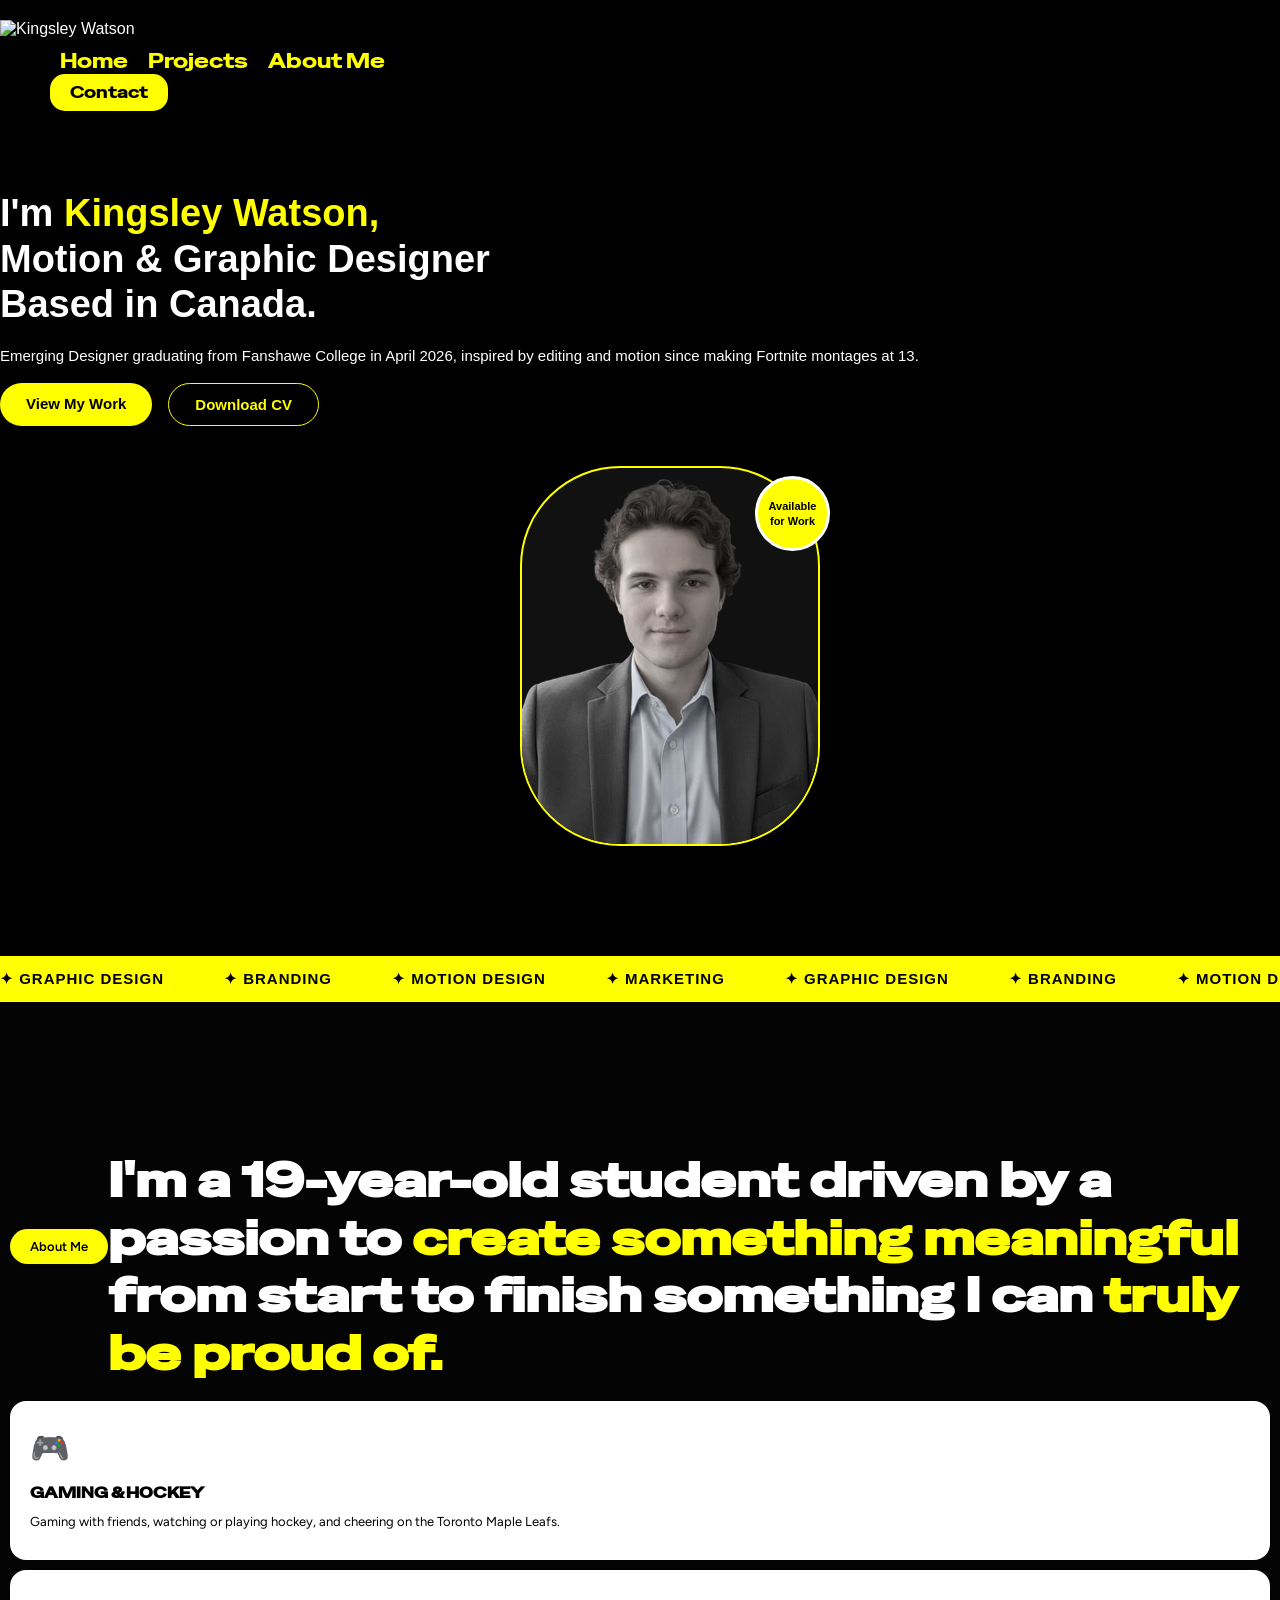
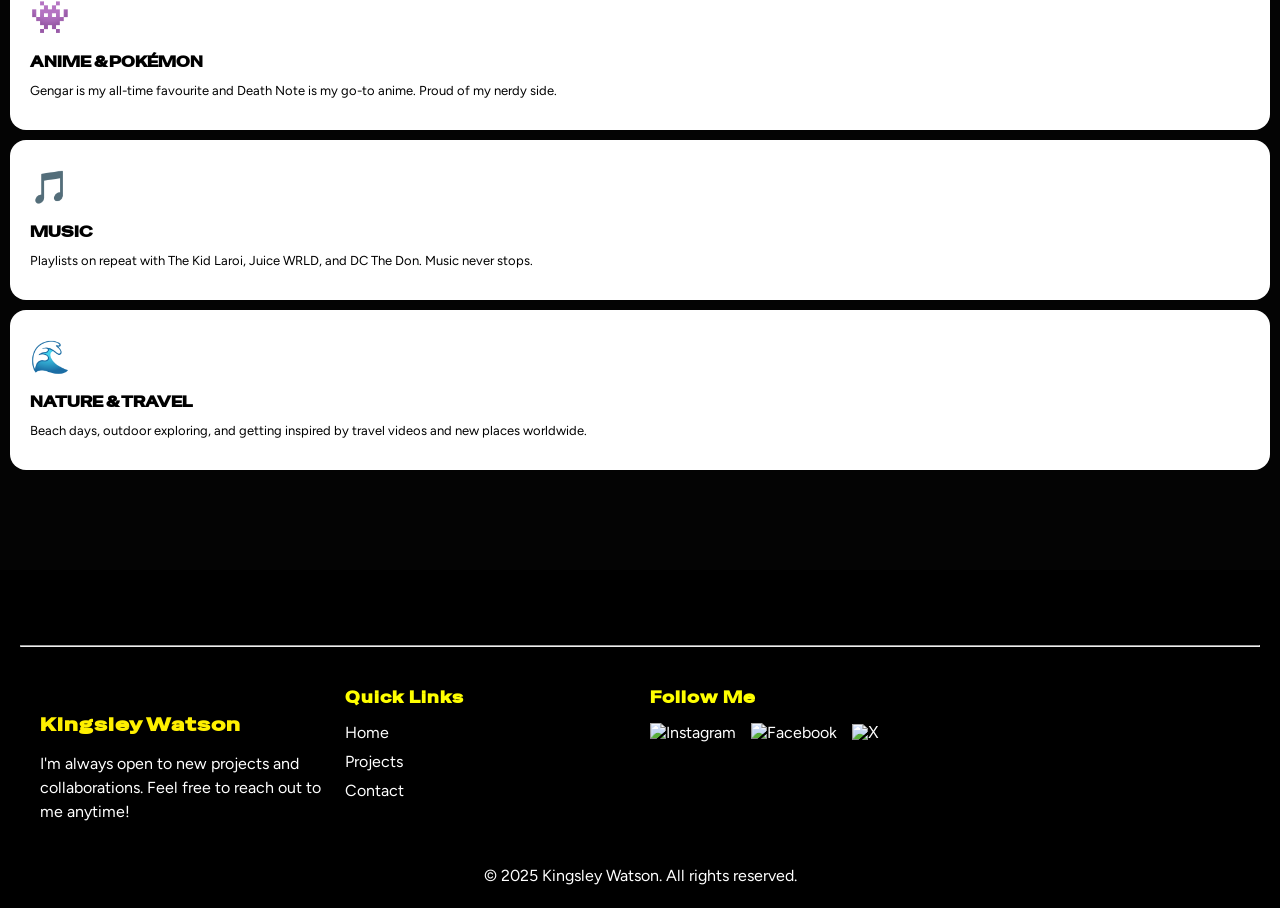
==== commit 2d0fc329: "done" ====
--- a/about-me.html
+++ b/about-me.html
@@ -163,12 +163,12 @@
       </ul>
     </nav>
 
-    <section class="footer-social col-span-4 m-col-span-4 l-col-span-4">
+     <section class="footer-social col-span-4 m-col-span-4 l-col-span-4">
       <h4>Follow Me</h4>
       <ul class="social-icons">
-        <li><a href="#"><img src="images/insta-logo.svg" alt="Instagram"></a></li>
-        <li><a href="#"><img src="images/facebook-logo.svg" alt="Facebook"></a></li>
-        <li><a href="#"><img src="images/x-logo1.svg" alt="X"></a></li>
+        <li><a href="https://www.instagram.com/kingsley.watson" target="_blank"><img src="images/insta-logo.svg" alt="Instagram"></a></li>
+        <li><a href="https://www.instagram.com/kingsley.watson" target="_blank"><img src="images/facebook-logo.svg" alt="Facebook"></a></li>
+        <li><a href="https://www.instagram.com/kingsley.watson" target="_blank"></a><img src="images/x-logo1.svg" alt="X"></a></li>
       </ul>
     </section>
   </div>
@@ -177,15 +177,5 @@
     <p>&copy; 2025 Kingsley Watson. All rights reserved.</p>
   </div>
 </footer>
-
-<!-- Scripts -->
-<script src="https://cdn.jsdelivr.net/npm/gsap@3.13.0/dist/gsap.min.js"></script>
-<script type="module" src="https://ajax.googleapis.com/ajax/libs/model-viewer/4.0.0/model-viewer.min.js"></script>
-<script src="https://cdnjs.cloudflare.com/ajax/libs/gsap/3.5.0/gsap.min.js"></script>
-<script src="https://cdnjs.cloudflare.com/ajax/libs/gsap/3.5.0/ScrollTrigger.js"></script>
-<script src="js/main.js"></script>
-<script src="js/animations.js"></script>
-
-
 </body>
 </html>
